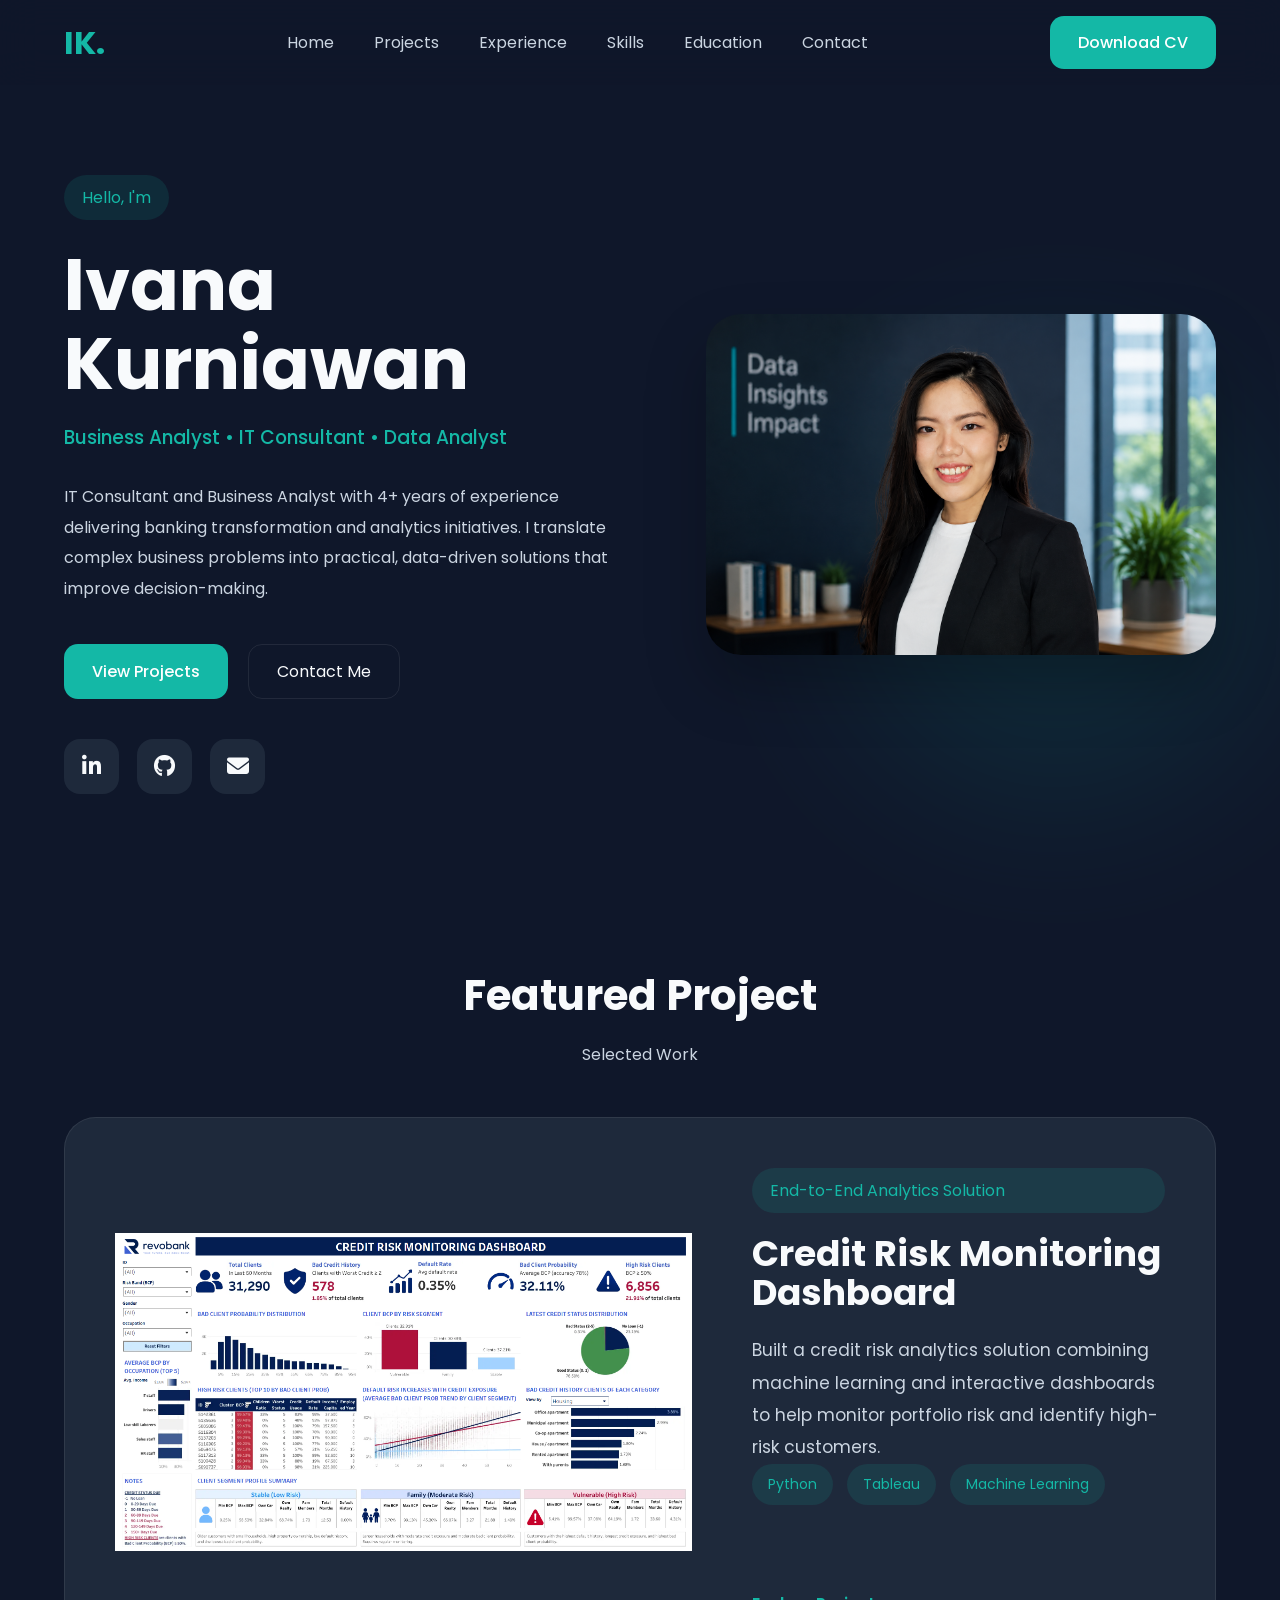
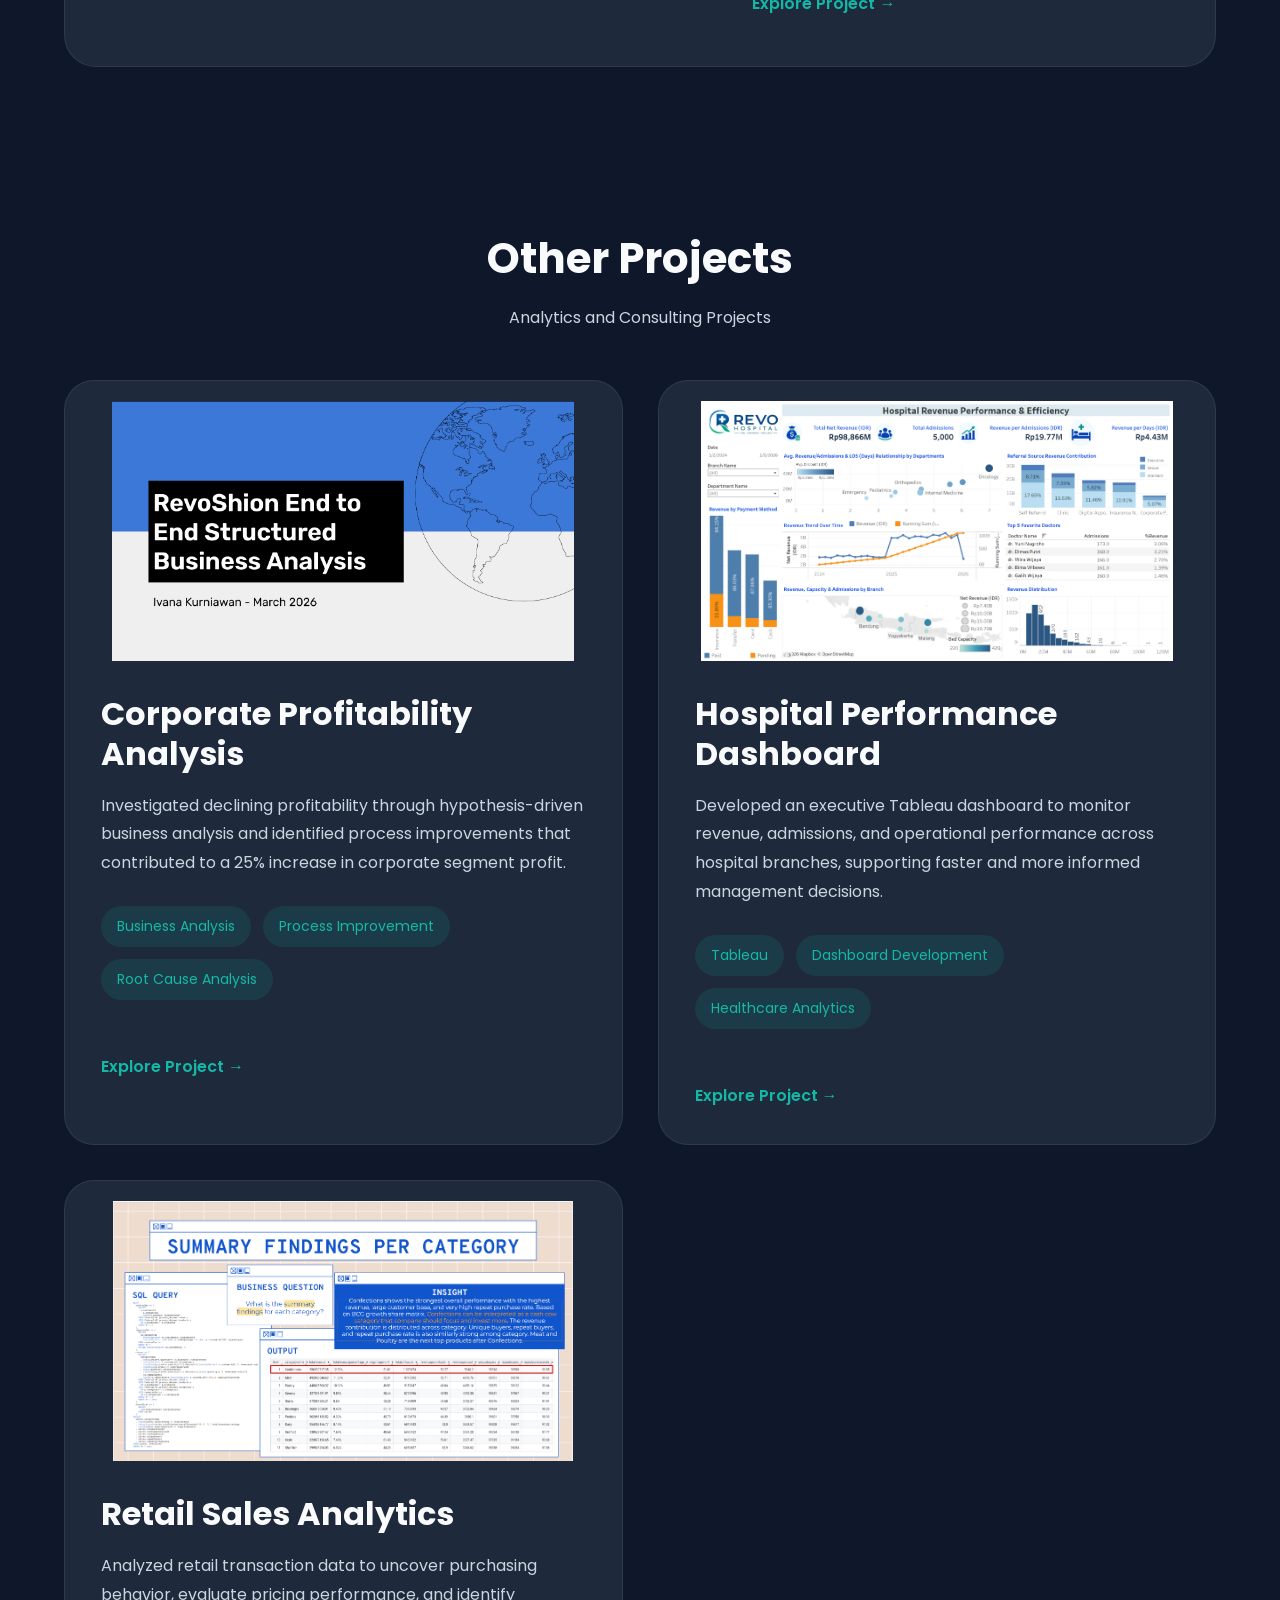
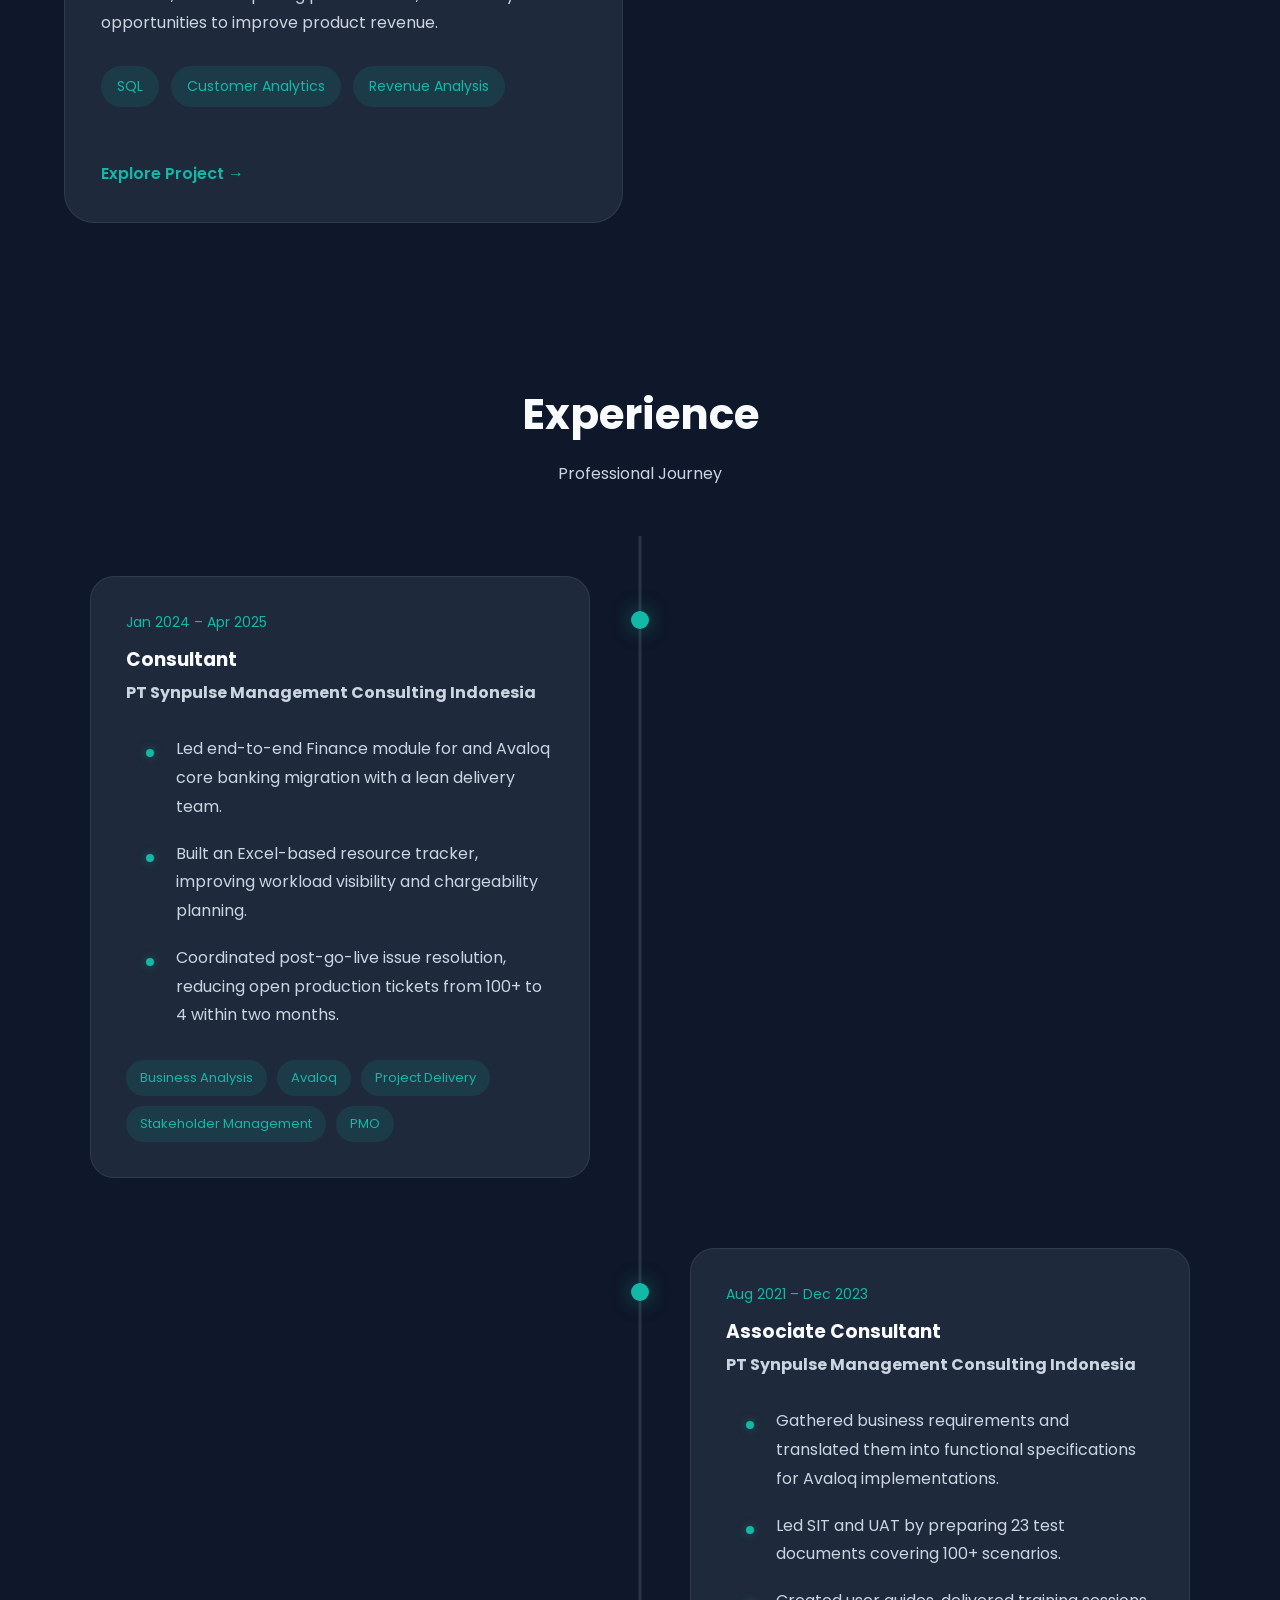
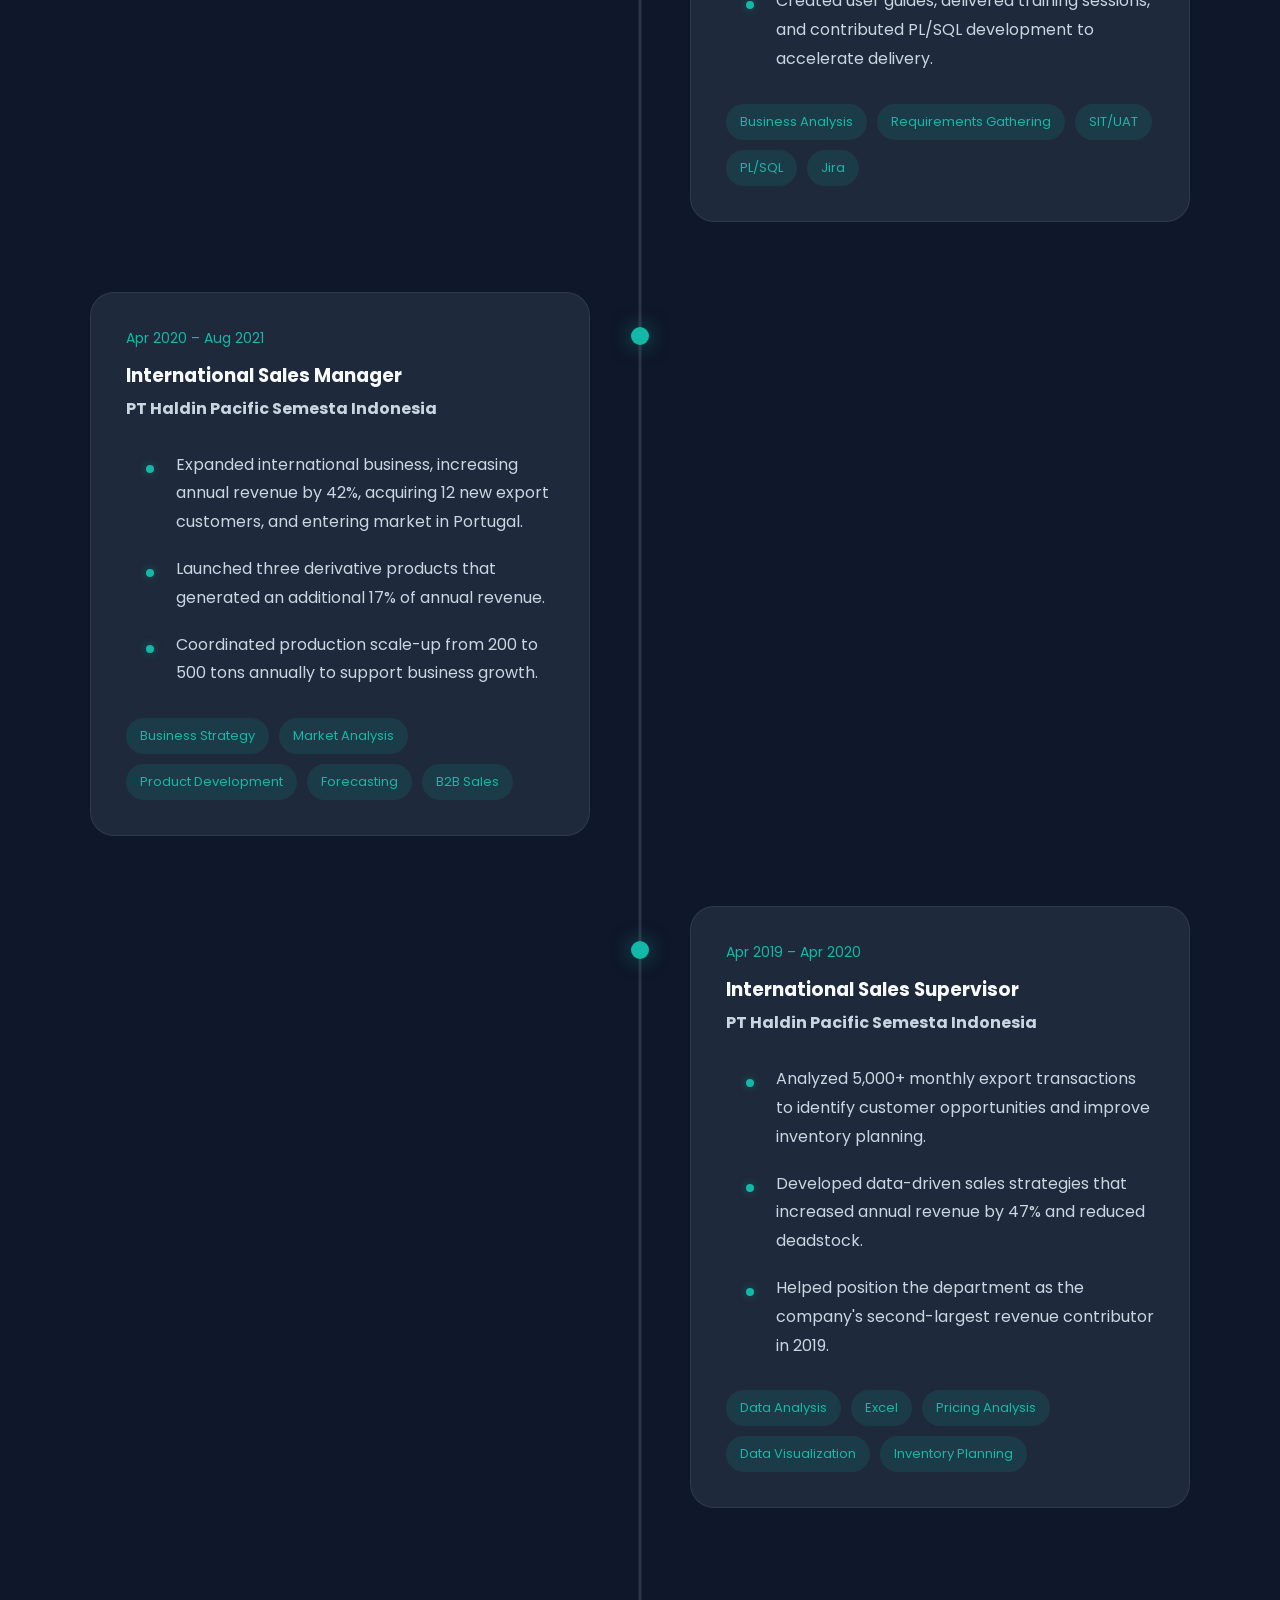
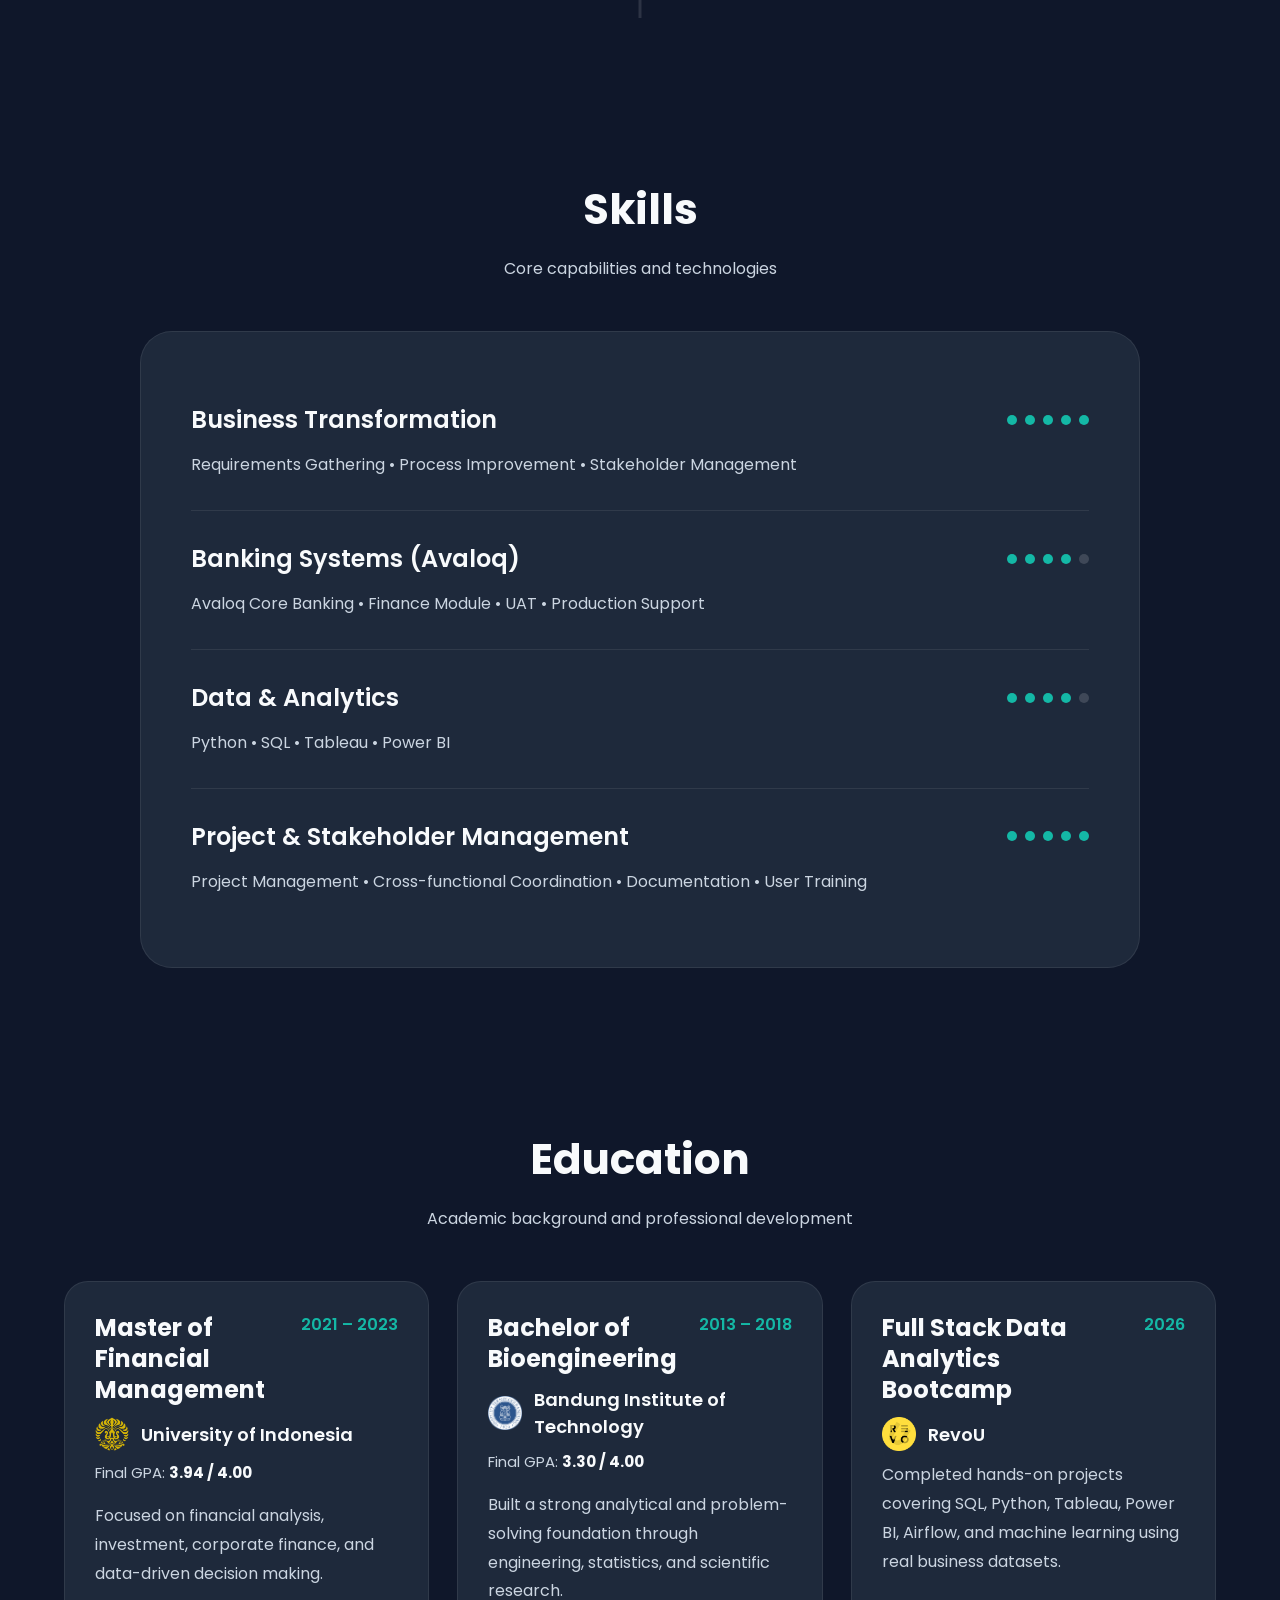
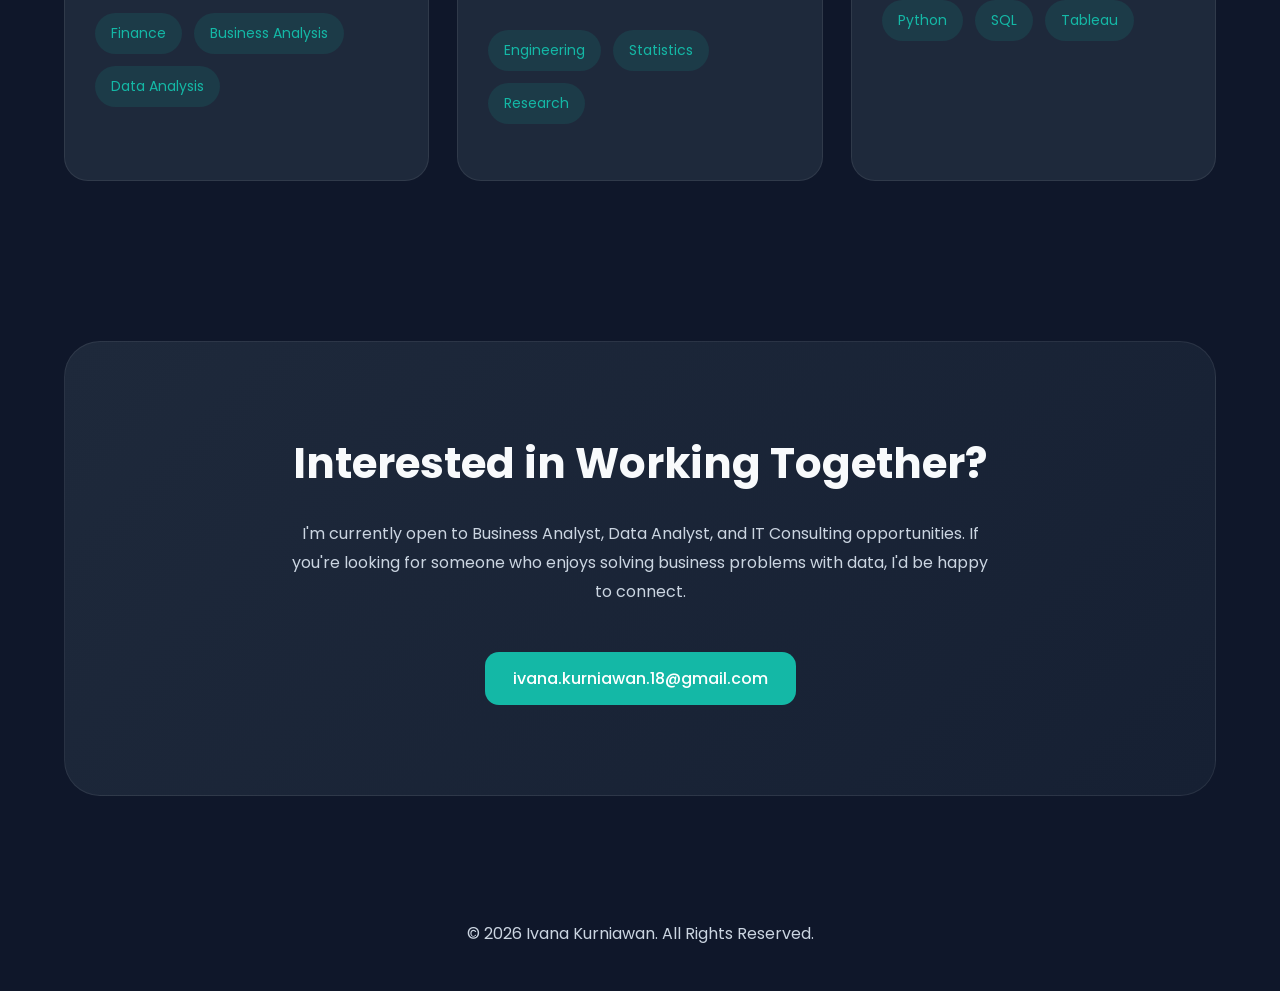
==== index.html @ a760d8ab "All Project Pages Refine" ====
<!DOCTYPE html>
<html lang="en">

<head>
  <meta charset="UTF-8">
  <meta name="viewport" content="width=device-width, initial-scale=1.0">

  <meta name="robots" content="noimageindex, noindex, nofollow">

  <title>
    Ivana Kurniawan | Portfolio
  </title>

  <link rel="preconnect" href="https://fonts.googleapis.com">

  <link rel="preconnect" href="https://fonts.gstatic.com" crossorigin>

  <link href="https://fonts.googleapis.com/css2?family=Poppins:wght@300;400;500;600;700&display=swap" rel="stylesheet">

  <link rel="stylesheet" href="https://cdnjs.cloudflare.com/ajax/libs/font-awesome/6.5.2/css/all.min.css">

  <link rel="stylesheet" href="style.css">

</head>

<body>

  <!-- NAVBAR -->

  <nav>

    <div class="container nav-content">

      <a href="#home" class="logo">IK.</a>

      <ul class="nav-links">
        <li><a href="#home">Home</a></li>
        <li><a href="#featured-project">Projects</a></li>
        <li><a href="#experience">Experience</a></li>
        <li><a href="#skills">Skills</a></li>
        <li><a href="#education">Education</a></li>
        <li><a href="#contact">Contact</a></li>
      </ul>

      <a href="files/Ivana_Kurniawan_CV.pdf" class="btn-primary" target="_blank">

        Download CV

      </a>

    </div>

  </nav>

  <!-- HERO -->

  <section id="home" class="hero">

    <div class="container hero-grid">

      <div>

        <span class="hello">
          Hello, I'm
        </span>

        <h1>
          Ivana Kurniawan
        </h1>

        <h3>
          Business Analyst • IT Consultant •
          Data Analyst
        </h3>

        <p>
          IT Consultant and Business Analyst with 4+ years of experience delivering banking transformation and analytics
          initiatives. I translate complex business problems into practical, data-driven solutions that improve
          decision-making.
        </p>

        <div class="hero-buttons">

          <a href="#featured-project" class="btn-primary">
            View Projects
          </a>

          <a href="#contact" class="btn-secondary">
            Contact Me
          </a>

        </div>

        <div class="socials">

          <a href="https://www.linkedin.com/in/ivanakurniawan18/" target="_blank" rel="noopener noreferrer">
            <i class="fab fa-linkedin-in"></i>
          </a>

          <a href="https://github.com/ivanava9" target="_blank" rel="noopener noreferrer">
            <i class="fab fa-github"></i>
          </a>

          <a href="mailto:ivana.kurniawan.18@gmail.com">
            <i class="fas fa-envelope"></i>
          </a>

        </div>

      </div>

      <div class="hero-image">
        <div class="blob"></div>
        <img src="assets/ivana-photo.png" alt="Ivana Kurniawan" draggable="false" oncontextmenu="return false;">
      </div>

    </div>

  </section>

  <!-- FEATURED PROJECT -->

  <section id="featured-project" class="section">

    <div class="container">

      <div class="section-title">
        <h2>Featured Project</h2>
        <p>Selected Work</p>
      </div>

      <a href="projects/credit-risk.html" class="featured-project-link">

        <div class="featured-project">

          <div class="featured-image">
            <img src="assets/credit-risk-dashboard.png" alt="Credit Risk Dashboard">
          </div>

          <div class="featured-content">

            <div class="featured-header">

              <span class="featured-label">
                End-to-End Analytics Solution
              </span>

              <h3>
                Credit Risk Monitoring Dashboard
              </h3>

              <p>
                Built a credit risk analytics solution combining machine learning and interactive dashboards to help
                monitor portfolio risk and identify high-risk customers.
              </p>

            </div>

            <div class="featured-footer">
              <div class="tags">
                <span>Python</span>
                <span>Tableau</span>
                <span>Machine Learning</span>
              </div>

              <div class="project-link">
                Explore Project →
              </div>

            </div>

          </div>

        </div>

      </a>

    </div>

  </section>

  <!-- PROJECTS -->

  <section id="projects" class="section">

    <div class="container">

      <div class="section-title">
        <h2>Other Projects</h2>
        <p>Analytics and Consulting Projects</p>
      </div>

      <div class="projects-grid">

        <a href="projects/corporate-profitability.html" class="project-card">

          <img src="assets/corporate-profitability.png" alt="Corporate Profitability Analysis">

          <div class="project-content">

            <h3>
              Corporate Profitability Analysis
            </h3>

            <p>
              Investigated declining profitability through hypothesis-driven business analysis and identified process
              improvements that contributed to a 25% increase in corporate segment profit.
            </p>

            <div class="tags">
              <span>Business Analysis</span>
              <span>Process Improvement</span>
              <span>Root Cause Analysis</span>
            </div>

            <div class="project-link">
              Explore Project →
            </div>

          </div>

        </a>

        <a href="projects/hospital-performance.html" class="project-card">

          <img src="assets/hospital-performance-dashboard.png">

          <div class="project-content">

            <h3>
              Hospital Performance Dashboard
            </h3>

            <p>
              Developed an executive Tableau dashboard to monitor revenue, admissions, and operational performance
              across hospital branches, supporting faster and more informed management decisions.

            </p>

            <div class="tags">
              <span>Tableau</span>
              <span>Dashboard Development</span>
              <span>Healthcare Analytics</span>
            </div>

            <div class="project-link">
              Explore Project →
            </div>

          </div>

        </a>

        <a href="projects/retail-analysis.html" class="project-card">

          <img src="assets/retail-analysis-category.png">

          <div class="project-content">

            <h3>
              Retail Sales Analytics
            </h3>

            <p>
              Analyzed retail transaction data to uncover purchasing behavior, evaluate pricing performance, and
              identify opportunities to improve product revenue.
            </p>

            <div class="tags">
              <span>SQL</span>
              <span>Customer Analytics</span>
              <span>Revenue Analysis</span>
            </div>

            <div class="project-link">
              Explore Project →
            </div>

          </div>

        </a>

      </div>

    </div>

  </section>

  <!-- EXPERIENCE -->

  <section id="experience" class="section">

    <div class="reveal">

      <div class="section-title">

        <h2>
          Experience
        </h2>

        <p>
          Professional Journey
        </p>

      </div>

      <div class="timeline">

        <div class="timeline-item left">
          <div class="timeline-dot"></div>

          <div class="timeline-card">

            <div class="timeline-date">
              Jan 2024 – Apr 2025
            </div>

            <h3>Consultant</h3>

            <h4>
              PT Synpulse Management Consulting Indonesia
            </h4>

            <ul class="exp-list">
              <li>
                Led end-to-end Finance module for and Avaloq core banking migration with a lean delivery team.
              </li>

              <li>
                Built an Excel-based resource tracker, improving workload visibility and chargeability planning.
              </li>

              <li>
                Coordinated post-go-live issue resolution, reducing open production tickets from 100+ to 4 within two
                months.
              </li>
            </ul>

            <div class="exp-tags">
              <span>Business Analysis</span>
              <span>Avaloq</span>
              <span>Project Delivery</span>
              <span>Stakeholder Management</span>
              <span>PMO</span>
            </div>

          </div>
        </div>

        <div class="timeline-item right">
          <div class="timeline-dot"></div>

          <div class="timeline-card">

            <div class="timeline-date">
              Aug 2021 – Dec 2023
            </div>

            <h3>Associate Consultant</h3>

            <h4>
              PT Synpulse Management Consulting Indonesia
            </h4>

            <ul class="exp-list">
              <li>
                Gathered business requirements and translated them into functional specifications for Avaloq
                implementations.
              </li>

              <li>
                Led SIT and UAT by preparing 23 test documents covering 100+ scenarios.
              </li>

              <li>
                Created user guides, delivered training sessions, and contributed PL/SQL development to accelerate
                delivery.
              </li>
            </ul>

            <div class="exp-tags">
              <span>Business Analysis</span>
              <span>Requirements Gathering</span>
              <span>SIT/UAT</span>
              <span>PL/SQL</span>
              <span>Jira</span>
            </div>

          </div>
        </div>

        <div class="timeline-item left">
          <div class="timeline-dot"></div>

          <div class="timeline-card">

            <div class="timeline-date">
              Apr 2020 – Aug 2021
            </div>

            <h3>International Sales Manager</h3>

            <h4>
              PT Haldin Pacific Semesta Indonesia
            </h4>

            <ul class="exp-list">
              <li>
                Expanded international business, increasing annual revenue by 42%, acquiring 12 new export customers,
                and entering market in Portugal.
              </li>

              <li>
                Launched three derivative products that generated an additional 17% of annual revenue.
              </li>

              <li>
                Coordinated production scale-up from 200 to 500 tons annually to support business growth.
              </li>
            </ul>

            <div class="exp-tags">
              <span>Business Strategy</span>
              <span>Market Analysis</span>
              <span>Product Development</span>
              <span>Forecasting</span>
              <span>B2B Sales</span>
            </div>

          </div>
        </div>

        <div class="timeline-item right">
          <div class="timeline-dot"></div>

          <div class="timeline-card">

            <div class="timeline-date">
              Apr 2019 – Apr 2020
            </div>

            <h3>International Sales Supervisor</h3>

            <h4>
              PT Haldin Pacific Semesta Indonesia
            </h4>

            <ul class="exp-list">
              <li>
                Analyzed 5,000+ monthly export transactions to identify customer opportunities and improve inventory
                planning.
              </li>

              <li>
                Developed data-driven sales strategies that increased annual revenue by 47% and reduced deadstock.
              </li>

              <li>
                Helped position the department as the company's second-largest revenue contributor in 2019.
              </li>
            </ul>

            <div class="exp-tags">
              <span>Data Analysis</span>
              <span>Excel</span>
              <span>Pricing Analysis</span>
              <span>Data Visualization</span>
              <span>Inventory Planning</span>
            </div>

          </div>

        </div>

      </div>

  </section>

  <!-- SKILLS -->

  <section id="skills" class="section">

    <div class="section-title">
      <h2>Skills</h2>
      <p>Core capabilities and technologies</p>
    </div>

    <div class="skills-panel">

      <div class="skill-group">

        <div class="skill-header">
          <h3>Business Transformation</h3>
          <div class="skill-level">
            <span class="active"></span>
            <span class="active"></span>
            <span class="active"></span>
            <span class="active"></span>
            <span class="active"></span>
          </div>
        </div>

        <p>
          Requirements Gathering • Process Improvement • Stakeholder Management
        </p>

      </div>

      <div class="skill-group">

        <div class="skill-header">
          <h3>Banking Systems (Avaloq)</h3>
          <div class="skill-level">
            <span class="active"></span>
            <span class="active"></span>
            <span class="active"></span>
            <span class="active"></span>
            <span></span>
          </div>
        </div>

        <p>
          Avaloq Core Banking • Finance Module • UAT • Production Support
        </p>

      </div>

      <div class="skill-group">

        <div class="skill-header">
          <h3>Data & Analytics</h3>
          <div class="skill-level">
            <span class="active"></span>
            <span class="active"></span>
            <span class="active"></span>
            <span class="active"></span>
            <span></span>
          </div>
        </div>

        <p>
          Python • SQL • Tableau • Power BI
        </p>

      </div>

      <div class="skill-group">

        <div class="skill-header">
          <h3>Project & Stakeholder Management</h3>
          <div class="skill-level">
            <span class="active"></span>
            <span class="active"></span>
            <span class="active"></span>
            <span class="active"></span>
            <span class="active"></span>
          </div>
        </div>

        <p>
          Project Management • Cross-functional Coordination • Documentation • User Training
        </p>

      </div>

    </div>

  </section>

  <!-- EDUCATION -->

  <section id="education" class="section">

    <div class="container">

      <div class="section-title">
        <h2>Education</h2>
        <p>Academic background and professional development</p>
      </div>

      <div class="education-grid">

        <!-- Master -->

        <div class="education-card">

          <div class="education-header">
            <h3>Master of Financial Management</h3>
            <span>2021 – 2023</span>
          </div>

          <div class="education-school">
            <img src="assets/logo_ui.png" alt="University of Indonesia">
            <span>University of Indonesia</span>
          </div>

          <div class="education-gpa">
            Final GPA: <strong>3.94 / 4.00</strong>
          </div>

          <p>
            Focused on financial analysis, investment, corporate finance, and
            data-driven decision making.
          </p>

          <div class="tags">
            <span>Finance</span>
            <span>Business Analysis</span>
            <span>Data Analysis</span>
          </div>

        </div>

        <!-- Bachelor -->

        <div class="education-card">

          <div class="education-header">
            <h3>Bachelor of Bioengineering</h3>
            <span>2013 – 2018</span>
          </div>

          <div class="education-school">
            <img src="assets/logo_itb.png" alt="Bandung Institute of Technology">
            <span>Bandung Institute of Technology</span>
          </div>

          <div class="education-gpa">
            Final GPA: <strong>3.30 / 4.00</strong>
          </div>

          <p>
            Built a strong analytical and problem-solving foundation through engineering,
            statistics, and scientific research.
          </p>

          <div class="tags">
            <span>Engineering</span>
            <span>Statistics</span>
            <span>Research</span>
          </div>

        </div>

        <!-- Bootcamp -->

        <div class="education-card">

          <div class="education-header">
            <h3>Full Stack Data Analytics Bootcamp</h3>
            <span>2026</span>
          </div>

          <div class="education-school">
            <img src="assets/logo_revou.png" alt="RevoU">
            <span>RevoU</span>
          </div>

          <p>
            Completed hands-on projects covering SQL, Python, Tableau, Power BI,
            Airflow, and machine learning using real business datasets.
          </p>

          <div class="tags">
            <span>Python</span>
            <span>SQL</span>
            <span>Tableau</span>
          </div>

        </div>

      </div>

    </div>

  </section>

  <!-- CONTACT -->

  <section id="contact" class="section">

    <div class="container">

      <div class="contact-card">

        <h2>
          Interested in Working Together?
        </h2>

        <p>
          I'm currently open to Business Analyst, Data Analyst, and IT Consulting opportunities. If you're looking for
          someone who enjoys solving business problems with data, I'd be happy to connect.
        </p>

        <a href="mailto:ivana.kurniawan.18@gmail.com" class="btn-primary">

          ivana.kurniawan.18@gmail.com

        </a>

      </div>

    </div>

  </section>

  <footer>

    © 2026 Ivana Kurniawan.
    All Rights Reserved.

  </footer>

  <script src="script.js"></script>

</body>

</html>
---- style.css ----
:root {
  --bg: #0f172a;
  --surface: #1e293b;
  --surface-2: #162033;
  --primary: #14b8a6;
  --primary-dark: #0d9488;
  --text: #f8fafc;
  --text-secondary: #cbd5e1;
  --border: rgba(255, 255, 255, 0.08);
  --shadow: rgba(0, 0, 0, 0.25);
  --nav-height: 85px;
}

* {
  margin: 0;
  padding: 0;
  box-sizing: border-box;
}

html {
  scroll-behavior: smooth;
}

body {
  background: var(--bg);
  color: var(--text);
  font-family: "Poppins", sans-serif;
  overflow-x: hidden;
}

img {
  display: block;
  width: 100%;
}

a {
  text-decoration: none;
  color: inherit;
}

.container {
  width: 90%;
  max-width: 1280px;
  margin: auto;
}

/* ===================== NAVBAR ===================== */

nav {
  position: fixed;
  width: 100%;
  height: var(--nav-height);
  z-index: 999;
  background: rgba(15, 23, 42, 0.8);
  backdrop-filter: blur(20px);
  transition: 0.3s;
}

nav.scrolled {
  border-bottom: 1px solid var(--border);
}

.nav-content {
  height: 100%;
  display: flex;
  align-items: center;
  justify-content: space-between;
}

.logo {
  font-size: 32px;
  font-weight: 700;
  color: var(--primary);
}

.nav-links {
  display: flex;
  gap: 40px;
  list-style: none;
  margin: 0;
  padding: 0;
}

.nav-links li {
  margin: 0;
  padding: 0;
}

.nav-links a {
  display: inline-flex;
  color: var(--text-secondary);
  transition: 0.3s;
  align-items: center;
  justify-content: center;
}

.nav-links a:hover {
  color: var(--primary);
}

.btn-primary {
  background: var(--primary);
  color: white;
  padding: 14px 28px;
  border-radius: 14px;
  font-weight: 500;
  transition: 0.3s;
  display: inline-flex;
  align-items: center;
  justify-content: center;
}

.btn-primary:hover {
  background: var(--primary-dark);
  transform: translateY(-2px);
}

.btn-secondary {
  padding: 14px 28px;
  border-radius: 14px;
  border: 1px solid var(--border);
  color: var(--text);
  transition: 0.3s;
  display: inline-flex;
  align-items: center;
  justify-content: center;
}

.btn-secondary:hover {
  background: var(--surface);
}

/* ===================== HERO ===================== */

.hero {
  min-height: auto;
  display: flex;
  align-items: center;
  padding-top: calc(var(--nav-height) + 90px);
  padding-bottom: 90px;
}

.hero-grid {
  display: grid;
  grid-template-columns: 1.1fr 1fr;
  gap: 80px;
  align-items: center;
}

.hello {
  display: inline-block;
  background: rgba(20, 184, 166, 0.12);
  color: var(--primary);
  padding: 10px 18px;
  border-radius: 50px;
  margin-bottom: 25px;
}

.hero h1 {
  font-size: 72px;
  line-height: 1.1;
  margin-bottom: 20px;
}

.hero h3 {
  color: var(--primary);
  font-weight: 500;
  margin-bottom: 30px;
}

.hero p {
  color: var(--text-secondary);
  line-height: 1.9;
  margin-bottom: 40px;
  max-width: 650px;
}

.hero-buttons {
  display: flex;
  gap: 20px;
}

.socials {
  display: flex;
  gap: 18px;
  margin-top: 40px;
}

.socials a {
  width: 55px;
  height: 55px;
  background: var(--surface);
  border-radius: 16px;
  display: flex;
  justify-content: center;
  align-items: center;
  font-size: 22px;
  transition: 0.3s;
}

.socials a:hover {
  background: var(--primary);
  transform: translateY(-4px);
}

/* ===================== HERO IMAGE ===================== */

.hero-image {
  position: relative;
}

.hero-image img {
  border-radius: 35px;
  position: relative;
  z-index: 2;
  box-shadow: 0 30px 60px var(--shadow);
  user-select: none;
  -webkit-user-drag: none;
  pointer-events: none;
}

.blob {
  width: 420px;
  height: 420px;
  border-radius: 50%;
  background: var(--primary);
  position: absolute;
  top: 60px;
  right: -50px;
  opacity: 0.12;
  filter: blur(90px);
}

/* ===================== SECTION ===================== */

.section {
  padding: 80px 0;
}

.section-title {
  text-align: center;
  margin-bottom: 50px;
}

.section-title h2 {
  font-size: 42px;
  margin-bottom: 15px;
}

.section-title p {
  color: var(--text-secondary);
}

/* ===================== FEATURED PROJECT ===================== */
.featured-project {
  display: grid;
  grid-template-columns: 1.4fr 1fr;
  gap: 60px;
  align-items: stretch;

  background: var(--surface);
  border: 1px solid var(--border);
  border-radius: 32px;
  padding: 50px;
  transition: all 0.35s ease;
}

.featured-image {
  height: 100%;
  display: flex;
  overflow: hidden;
  border-radius: 24px;
}

.featured-image img {
  width: 100%;
  height: 100%;
  object-fit: contain;
  border-radius: 24px;
  align-self: stretch;
}

.featured-label {
  display: inline-block;

  background: rgba(20, 184, 166, 0.12);
  color: var(--primary);

  padding: 10px 18px;
  border-radius: 50px;
}

.featured-content {
  display: flex;
  flex-direction: column;
  justify-content: space-between;
  align-items: flex-start;
  height: 100%;
}

.featured-header {
  display: flex;
  flex-direction: column;
  gap: 22px;
}

.featured-content h3 {
  font-size: clamp(28px, 2.8vw, 40px);
  line-height: 1.08;
  margin: 0;
}

.featured-content p {
  max-width: 520px;
  color: var(--text-secondary);
  line-height: 1.9;
  font-size: 17px;
}

.featured-content .tags {
  display: flex;
  flex-wrap: wrap;
  gap: 14px;
  margin-top: 0;
}

.featured-footer {
  display: flex;
  flex-direction: column;
  gap: 32px;
  align-items: flex-start;
}

.featured-project-link {
  display: block;
  color: inherit;
}

.featured-project-link:hover .featured-project {
  transform: translateY(-10px);
  border-color: rgba(20, 184, 166, 0.45);

  box-shadow:
    0 20px 45px rgba(0, 0, 0, 0.3),
    0 0 30px rgba(20, 184, 166, 0.08);
}

.featured-project-link:hover .project-link {
  transform: translateX(8px);
}

/* ===================== PROJECTS ===================== */
.projects-grid {
  display: grid;
  grid-template-columns: repeat(2, 1fr);
  gap: 35px;
}

.project-card {
  height: 100%;
  display: flex;
  flex-direction: column;
  background: var(--surface);
  border: 1px solid var(--border);
  border-radius: 30px;
  overflow: hidden;
  transition: all 0.35s ease;
  cursor: pointer;
  position: relative;
}

.project-card:hover {
  transform: translateY(-12px);
  border-color: rgba(20, 184, 166, 0.45);
  box-shadow:
    0 20px 45px rgba(0, 0, 0, 0.3),
    0 0 30px rgba(20, 184, 166, 0.08);
}

.project-card img {
  width: calc(100% - 40px);
  margin: 20px auto 0;
  max-height: 260px;
  object-fit: contain;
  display: block;
  border-radius: 12px;
  transition: 0.4s;
}

.project-card:hover img {
  transform: scale(1.03);
}

.project-content {
  flex: 1;
  padding: 33px 36px 36px;
  display: flex;
  flex-direction: column;
}

.project-content h3 {
  font-size: 32px;
  margin: 0 0 18px;
  line-height: 1.25;
}

.project-content p {
  color: var(--text-secondary);
  line-height: 1.8;
  margin: 0;
  margin-bottom: 28px
}

.project-link {
  margin-top: 28px;
  color: var(--primary);
  font-weight: 600;
  transition: 0.3s;
}

.project-card:hover .project-link {
  transform: translateX(8px);
}

.tags {
  display: flex;
  gap: 12px;
  flex-wrap: wrap;
  margin-bottom: 26px;
}

.tags span {
  background: rgba(20, 184, 166, 0.12);
  color: var(--primary);
  padding: 10px 16px;
  border-radius: 50px;
  font-size: 14px;
}

/* ===================== PROJECT DETAIL PAGE ===================== */

.project-detail {
  padding-top: calc(var(--nav-height) + 80px);
  padding-bottom: 100px;
}

.back-link {
  display: inline-flex;
  align-items: center;
  gap: 10px;

  color: var(--primary);
  margin-bottom: 40px;
  transition: 0.3s;
}

.back-link:hover {
  transform: translateX(-6px);
}

.project-hero-image img {
  width: 100%;
  border-radius: 24px;
  border: 1px solid var(--border);
  display: block;
}

.visual-card img {
  width: 100%;
  display: block;
  border-radius: 0;
}

.project-title {
  font-size: clamp(34px, 4vw, 48px);
  line-height: 1.15;
  margin: 30px 0 40px;
  max-width: 900px;
}

.project-detail p {
  color: var(--text-secondary);
  max-width: 900px;
  line-height: 1.9;
}

.star-card {
  margin-top: 60px;

  background: var(--surface);
  border: 1px solid var(--border);
  border-radius: 30px;
  padding: 45px;

  display: flex;
  flex-direction: column;
  gap: 25px;
}

.star-item {
  padding: 30px;
  background: rgba(255, 255, 255, 0.03);
  border: 1px solid var(--border);
  border-radius: 22px;
}

.star-item h4 {
  color: var(--primary);
  margin-bottom: 16px;
}

.star-item p {
  color: var(--text-secondary);
  margin: 0;
}

.project-summary {
  margin-bottom: 50px;
}

.hero-actions {
  display: flex;
  align-items: center;
  gap: 44px;
  flex-wrap: wrap;
  margin-bottom: 14px;
}

.hero-actions .hero-link {
  display: inline-flex;
  align-items: center;

  color: var(--primary);
  text-decoration: none;
  font-weight: 600;
  font-size: 17px;

  transition: color .25s ease,
    transform .25s ease;
}

.hero-actions .hero-link:hover {
  color: #2dd4bf;
  transform: translateX(6px);
}

.project-hero {
  display: grid;
  grid-template-columns: 1.15fr 1fr;
  gap: 50px;
  align-items: center;
  margin-bottom: 70px;
}

.hero-content {
  display: flex;
  flex-direction: column;
  gap: 22px;
}

.hero-tags {
  display: flex;
  flex-wrap: wrap;
  gap: 12px;
}

.hero-tags span {
  background: rgba(20, 184, 166, .12);
  color: var(--primary);
  padding: 10px 18px;
  border-radius: 50px;
  font-size: 14px;
  font-weight: 500;
}

.detail-section {
  margin-top: 70px;
}

.detail-section h2 {
  font-size: 34px;
  margin-bottom: 35px;
}

.detail-section:last-child {
  padding-bottom: 40px;
  border-bottom: 1px solid var(--border);
}

.overview-grid {
  display: grid;
  grid-template-columns: repeat(2, 1fr);
  gap: 30px;
}

.overview-card {
  background: var(--surface);
  border: 1px solid var(--border);
  border-radius: 28px;
  padding: 28px;
  transition: 0.3s;
}

.overview-card:hover {
  transform: translateY(-5px);
  border-color: rgba(20, 184, 166, 0.35);
}

.overview-card h3 {
  color: var(--primary);
  margin-bottom: 14px;
}

.responsibility-list {
  display: flex;
  flex-direction: column;
  gap: 20px;
}

.responsibility-item {
  background: var(--surface);
  border: 1px solid var(--border);
  border-radius: 20px;
  padding: 35px 40px;
}

.responsibility-item ul {
  margin: 0;
  padding-left: 24px;
}

.responsibility-item li {
  color: var(--text-secondary);
  line-height: 1.9;
  margin-bottom: 16px;
}

.responsibility-item li:last-child {
  margin-bottom: 0;
}

.responsibility-item li::marker {
  color: var(--primary);
}

.tools-grid {
  display: flex;
  gap: 32px;
  flex-wrap: wrap;
}

.tool-item {
  display: flex;
  flex-direction: column;
  align-items: center;
  gap: 10px;
}

.tool-item img {
  width: 52px;
  height: 52px;
  object-fit: contain;
}

.tool-item span {
  color: var(--text-secondary);
  font-size: 14px;
}

/* === PROJECT GALLERY === */

.visual-grid {
  display: grid;
  grid-template-columns: repeat(2, 1fr);
  gap: 28px;
}

.visual-card {
  position: relative;
  overflow: hidden;
  border-radius: 24px;
  border: 1px solid var(--border);
  cursor: pointer;
  height: 320px;
}

.visual-card img {
  width: 100%;
  height: 100%;
  display: block;
  object-fit: cover;
  transition: 0.35s ease;
}

.visual-overlay {
  position: absolute;
  inset: 0;
  background: rgba(10, 18, 35, .78);
  display: flex;
  flex-direction: column;
  justify-content: flex-end;
  padding: 28px;
  opacity: 0;
  transition: .30s ease;
}

.visual-overlay h3 {
  color: white;
  margin-bottom: 12px;
  font-size: 24px;
}

.visual-overlay p {
  color: #d7dce5;
  line-height: 1.7;
  margin: 0;
}

.visual-card:hover img {
  transform: scale(1.04);
}

.visual-card:hover .visual-overlay {
  opacity: 1;
}

/* ===================== EXPERIENCE ===================== */

.timeline {
  position: relative;
  max-width: 1100px;
  margin: auto;
  padding: 40px 0;
}

.timeline::before {
  content: "";
  position: absolute;
  left: 50%;
  top: 0;
  width: 3px;
  height: 100%;
  background: rgba(255, 255, 255, 0.12);
  transform: translateX(-50%);
}

.timeline-item {
  position: relative;
  width: 50%;
  margin-bottom: 70px;
}

.timeline-item.left {
  left: 0;
  padding-right: 50px;
}

.timeline-item.right {
  left: 50%;
  padding-left: 50px;
}

.timeline-dot {
  position: absolute;
  top: 35px;
  left: 100%;
  width: 18px;
  height: 18px;
  background: var(--primary);
  border-radius: 50%;
  transform: translateX(-50%);
  box-shadow: 0 0 20px rgba(20, 184, 166, 0.5);
}

.timeline-item.right .timeline-dot {
  left: 0;
}

.timeline-card {
  background: var(--surface);
  border: 1px solid var(--border);
  border-radius: 24px;
  padding: 35px;
  transition: 0.3s;
}

.timeline-card:hover {
  transform: translateY(-5px);
  border-color: rgba(20, 184, 166, 0.4);
}

.timeline-date {
  color: var(--primary);
  font-size: 14px;
  margin-bottom: 12px;
}

.timeline-card h3 {
  margin-bottom: 6px;
}

.timeline-card h4 {
  color: var(--text-secondary);
  margin-bottom: 20px;
}

.timeline-card ul {
  padding-left: 20px;
}

.timeline-card li {
  color: var(--text-secondary);
  margin-bottom: 12px;
}

.exp-list {
  list-style: none;
  margin: 30px 0;
  padding: 0;
}

.exp-list li {
  position: relative;
  padding-left: 30px;

  color: var(--text-secondary);
  line-height: 1.8;
  margin-bottom: 18px;
}

.exp-list li::before {
  content: "";

  position: absolute;
  left: 0;
  top: 14px;

  width: 8px;
  height: 8px;

  border-radius: 50%;
  background: var(--primary);

  box-shadow:
    0 0 10px rgba(20, 184, 166, 0.4);
}

.exp-tags {
  display: flex;
  flex-wrap: wrap;
  gap: 10px;
  margin-top: 25px;
}

.exp-tags span {
  background: rgba(20, 184, 166, 0.12);
  color: var(--primary);
  padding: 8px 14px;
  border-radius: 50px;
  font-size: 13px;
}

/* ===================== SKILLS ===================== */

.skills-panel {
  max-width: 1000px;
  margin: 0 auto;

  background: var(--surface);
  border: 1px solid var(--border);
  border-radius: 32px;
  padding: 40px 50px;
}

.skill-group {
  padding: 30px 0;
}

.skill-group:not(:last-child) {
  border-bottom: 1px solid var(--border);
}

.skill-header {
  display: flex;
  justify-content: space-between;
  align-items: center;
  gap: 20px;
  margin-bottom: 14px;
}

.skill-header h3 {
  font-size: 24px;
  font-weight: 600;
}

.skill-group p {
  color: var(--text-secondary);
  line-height: 1.8;
}

.skill-level {
  display: flex;
  gap: 8px;
}

.skill-level span {
  width: 10px;
  height: 10px;

  border-radius: 50%;
  background: rgba(255, 255, 255, 0.15);
}

.skill-level span.active {
  background: var(--primary);
}

/* ===================== EDUCATION ===================== */

.education-grid {
  display: grid;
  grid-template-columns: repeat(auto-fit, minmax(340px, 1fr));
  gap: 28px;
}

.education-card {
  background: var(--surface);
  border: 1px solid var(--border);
  border-radius: 24px;
  padding: 30px;
  transition: 0.3s;
}

.education-card:hover {
  transform: translateY(-6px);
  border-color: rgba(20, 184, 166, .35);
}

.education-card p {
  color: var(--text-secondary);
  line-height: 1.8;
  margin-bottom: 24px;
}

.education-header {
  display: flex;
  justify-content: space-between;
  align-items: flex-start;
  gap: 20px;
  margin-bottom: 12px;
}

.education-header h3 {
  font-size: 24px;
  line-height: 1.3;
}

.education-header span {
  color: var(--primary);
  font-weight: 600;
  white-space: nowrap;
}

.education-school {
  display: flex;
  align-items: center;
  gap: 12px;
  margin-bottom: 10px;
}

.education-school img {
  width: 34px;
  height: 34px;
  object-fit: contain;
  flex-shrink: 0;
}

.education-school span {
  font-size: 18px;
  font-weight: 600;
  color: var(--text);
}

.education-gpa {
  margin-bottom: 18px;
  font-size: 15px;
  color: var(--text-secondary);
}

.education-gpa strong {
  color: var(--text);
  font-weight: 700;
}

/* ===================== CONTACT ===================== */

.contact-card {
  background: linear-gradient(135deg,
      var(--surface),
      var(--surface-2));

  border: 1px solid var(--border);
  border-radius: 36px;
  padding: 90px;
  text-align: center;
}

.contact-card h2 {
  font-size: 42px;
}

.contact-card p {
  color: var(--text-secondary);
  margin: 25px auto 45px;
  max-width: 700px;
  line-height: 1.8;
}

/* ===================== FOOTER ===================== */

footer {
  text-align: center;
  padding: 45px;
  color: var(--text-secondary);
}

/* ===================== MOBILE ===================== */

@media (max-width: 1100px) {
  .hero-grid {
    grid-template-columns: 1fr;
    text-align: center;
  }

  .hero p {
    margin-left: auto;
    margin-right: auto;
  }

  .hero-buttons,
  .socials {
    justify-content: center;
  }

  .stats-grid {
    grid-template-columns: repeat(2, 1fr);
  }

  .nav-links {
    display: none;
  }

  .featured-project {
    grid-template-columns: 1fr;
  }
}

@media (max-width: 1000px) {
  .featured-project {
    grid-template-columns: 1fr;
    gap: 40px;
  }

  .featured-image {
    height: auto;
  }

  .featured-content {
    height: auto;
  }
}

@media (max-width: 900px) {
  .timeline::before {
    left: 20px;
  }

  .timeline-item,
  .timeline-item.left,
  .timeline-item.right {
    width: 100%;
    left: 0;
    padding-left: 60px;
    padding-right: 0;
  }

  .timeline-dot,
  .timeline-item.right .timeline-dot {
    left: 20px;
  }

  .overview-grid {
    grid-template-columns: 1fr;
  }

  .projects-grid {
    grid-template-columns: 1fr;
  }
}

@media (max-width: 768px) {
  .hero h1 {
    font-size: 50px;
  }

  .stats-grid {
    grid-template-columns: 1fr;
  }

  .hero-buttons {
    flex-direction: column;
  }

  .about-card,
  .contact-card {
    padding: 45px;
  }

  .section {
    padding: 90px 0;
  }

  .skills-panel {
    padding: 35px;
  }

  .skill-header {
    flex-direction: column;
    align-items: flex-start;
    gap: 15px;
  }

  .hero-buttons {
    width: 100%;
  }

  .hero-buttons a {
    width: 100%;
  }

  .next-project {
    justify-content: center;
  }

  .visual-grid {
    grid-template-columns: 1fr;
  }
}
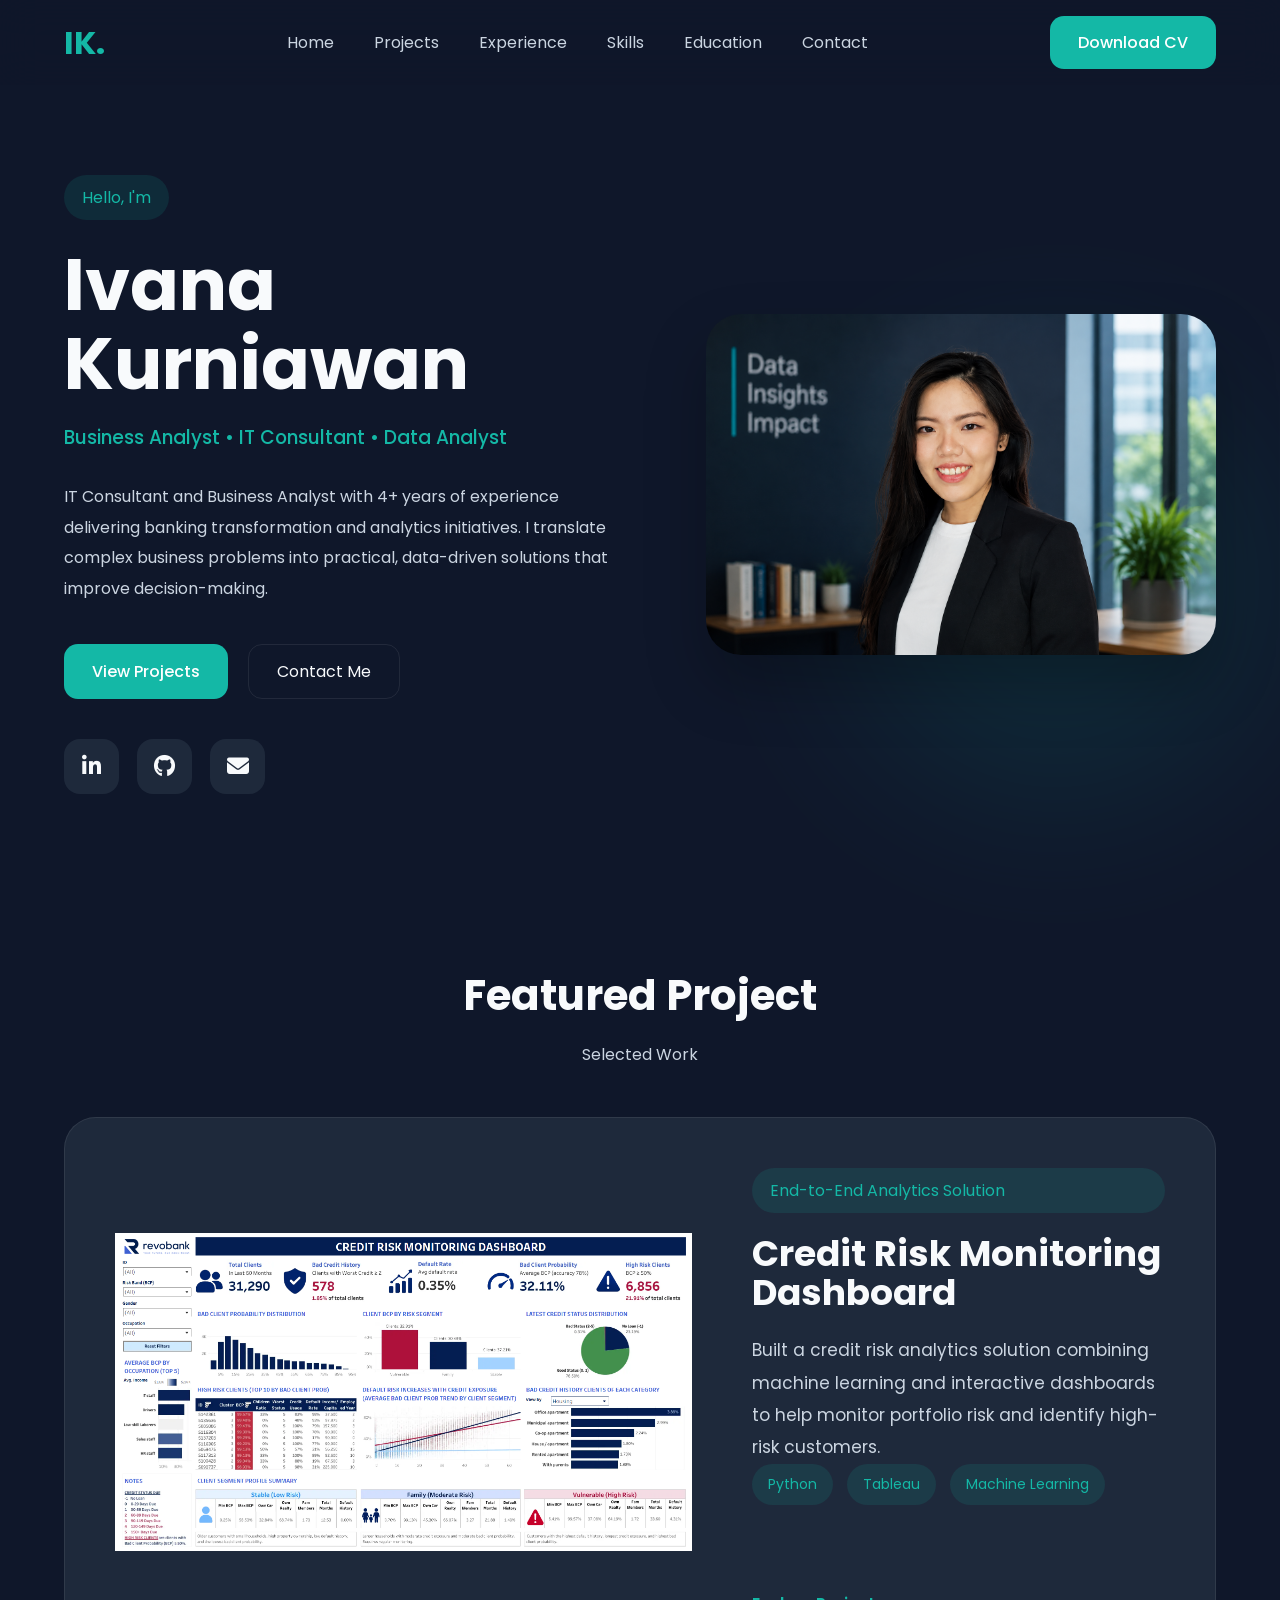
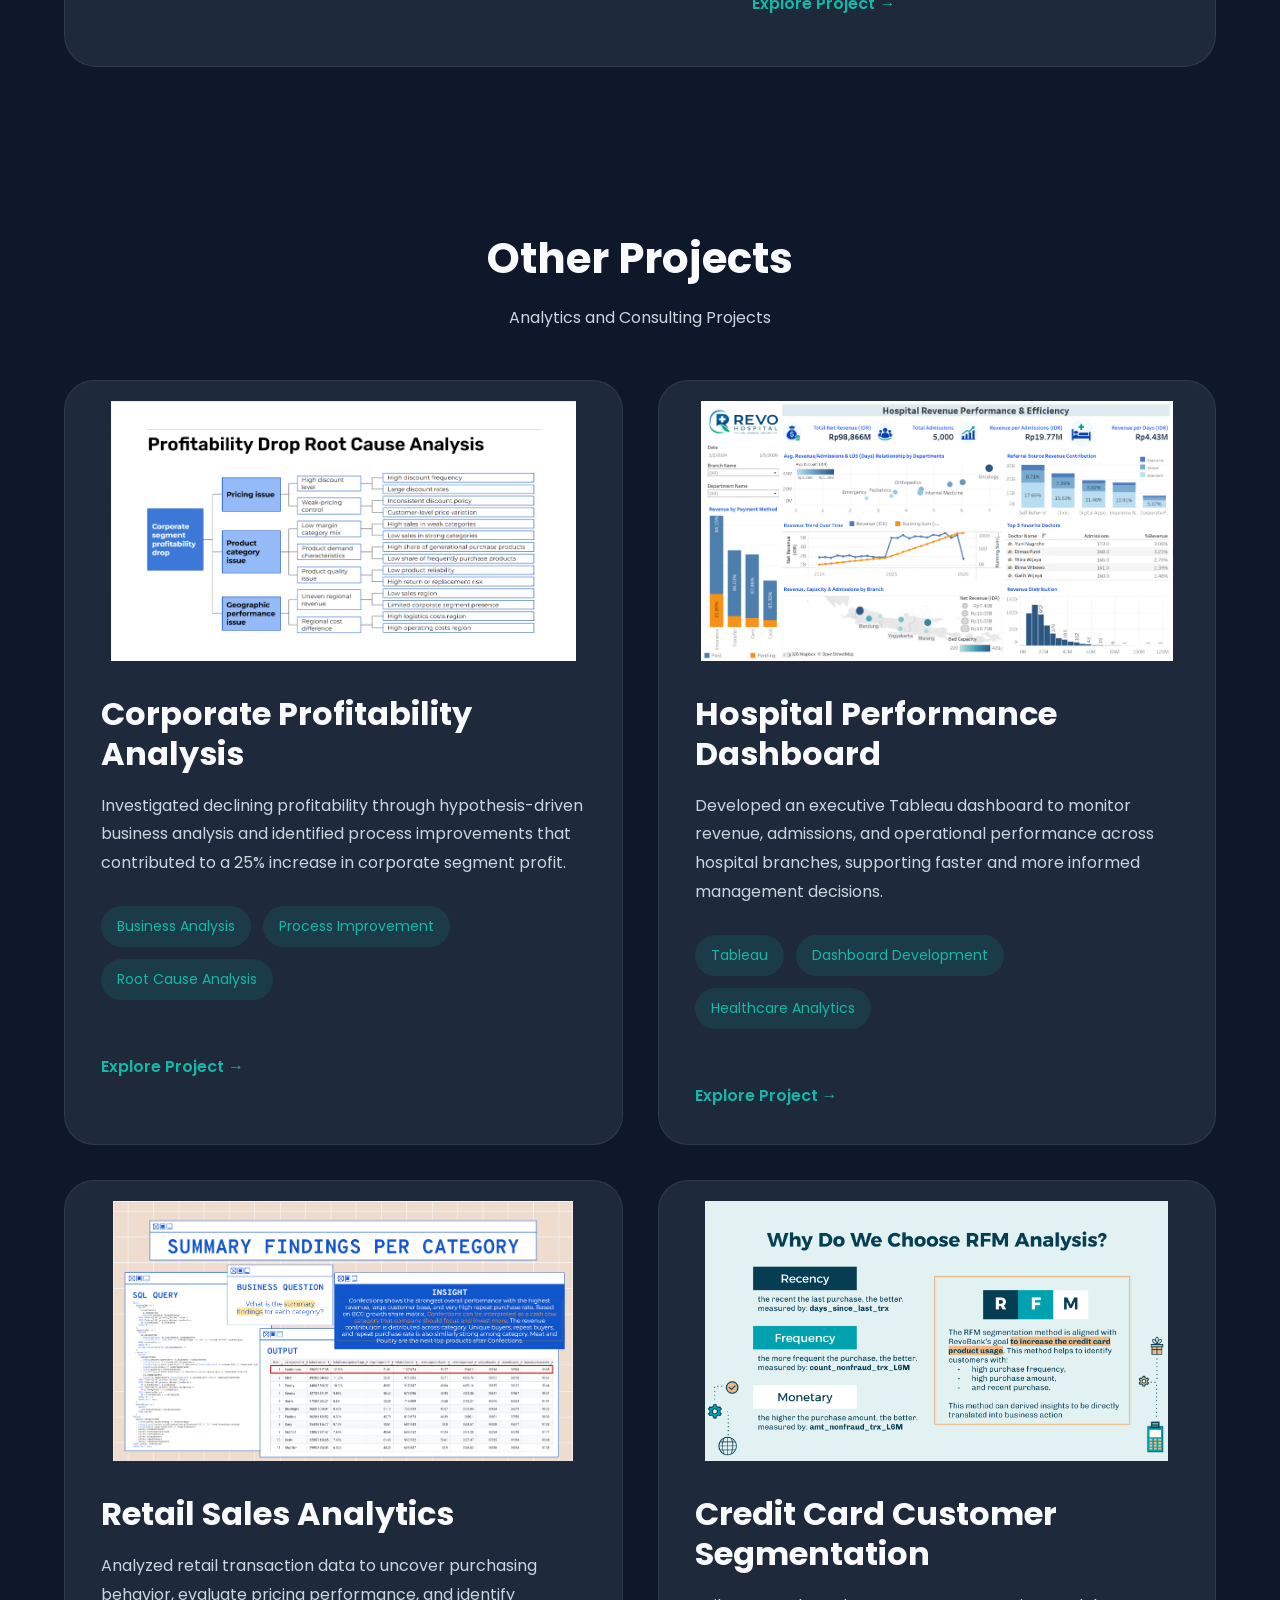
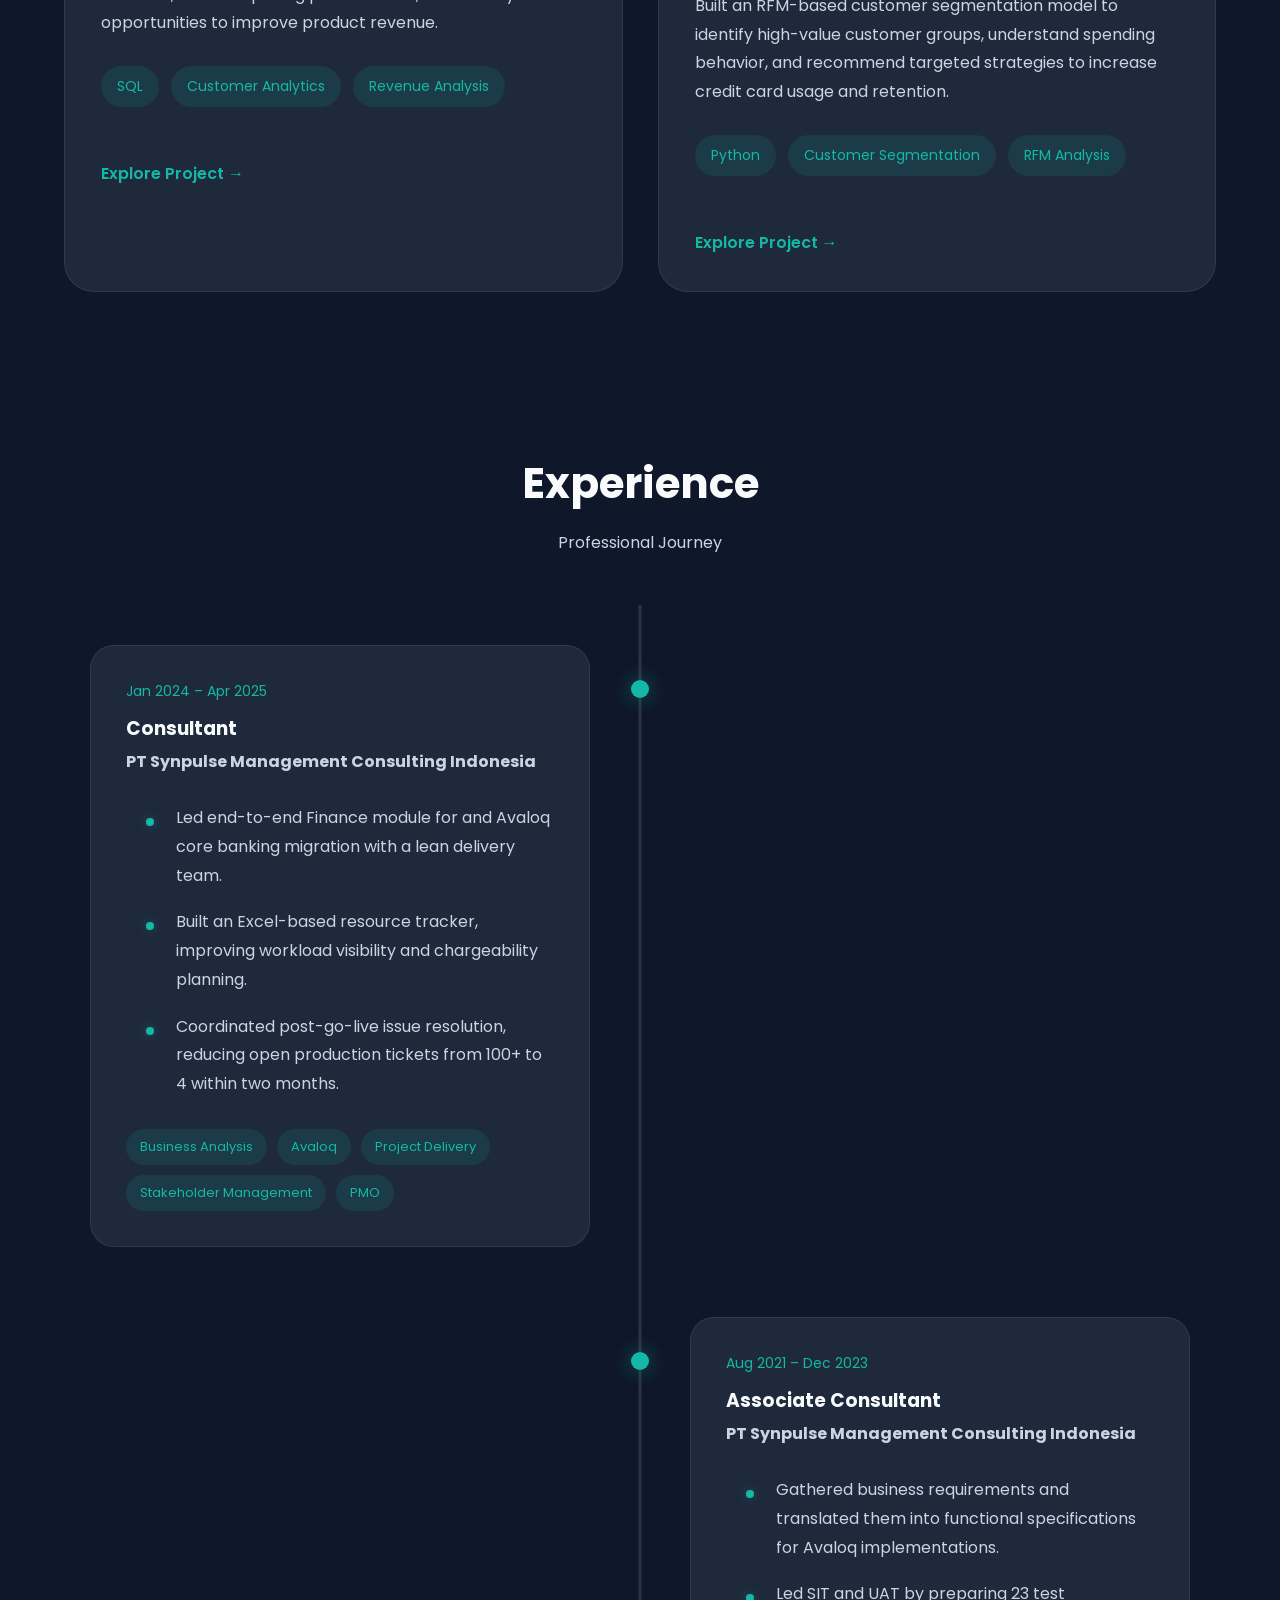
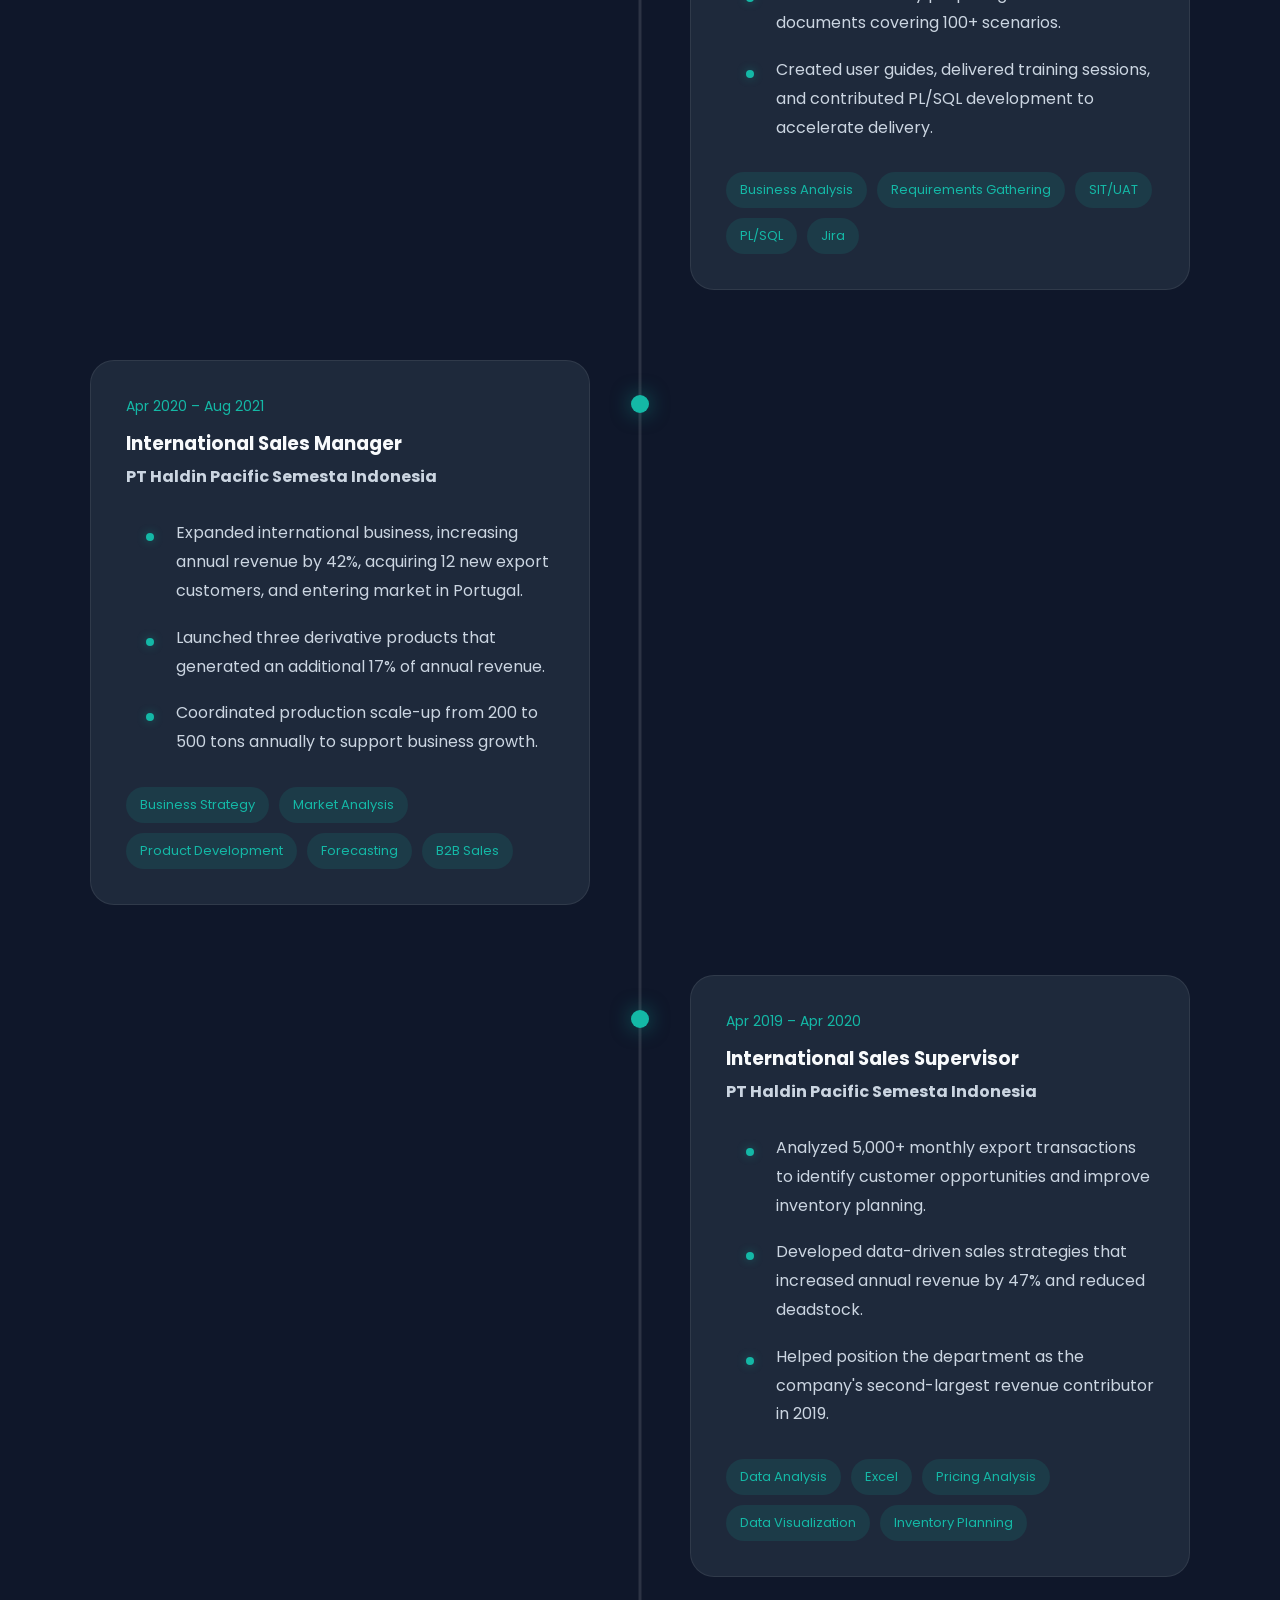
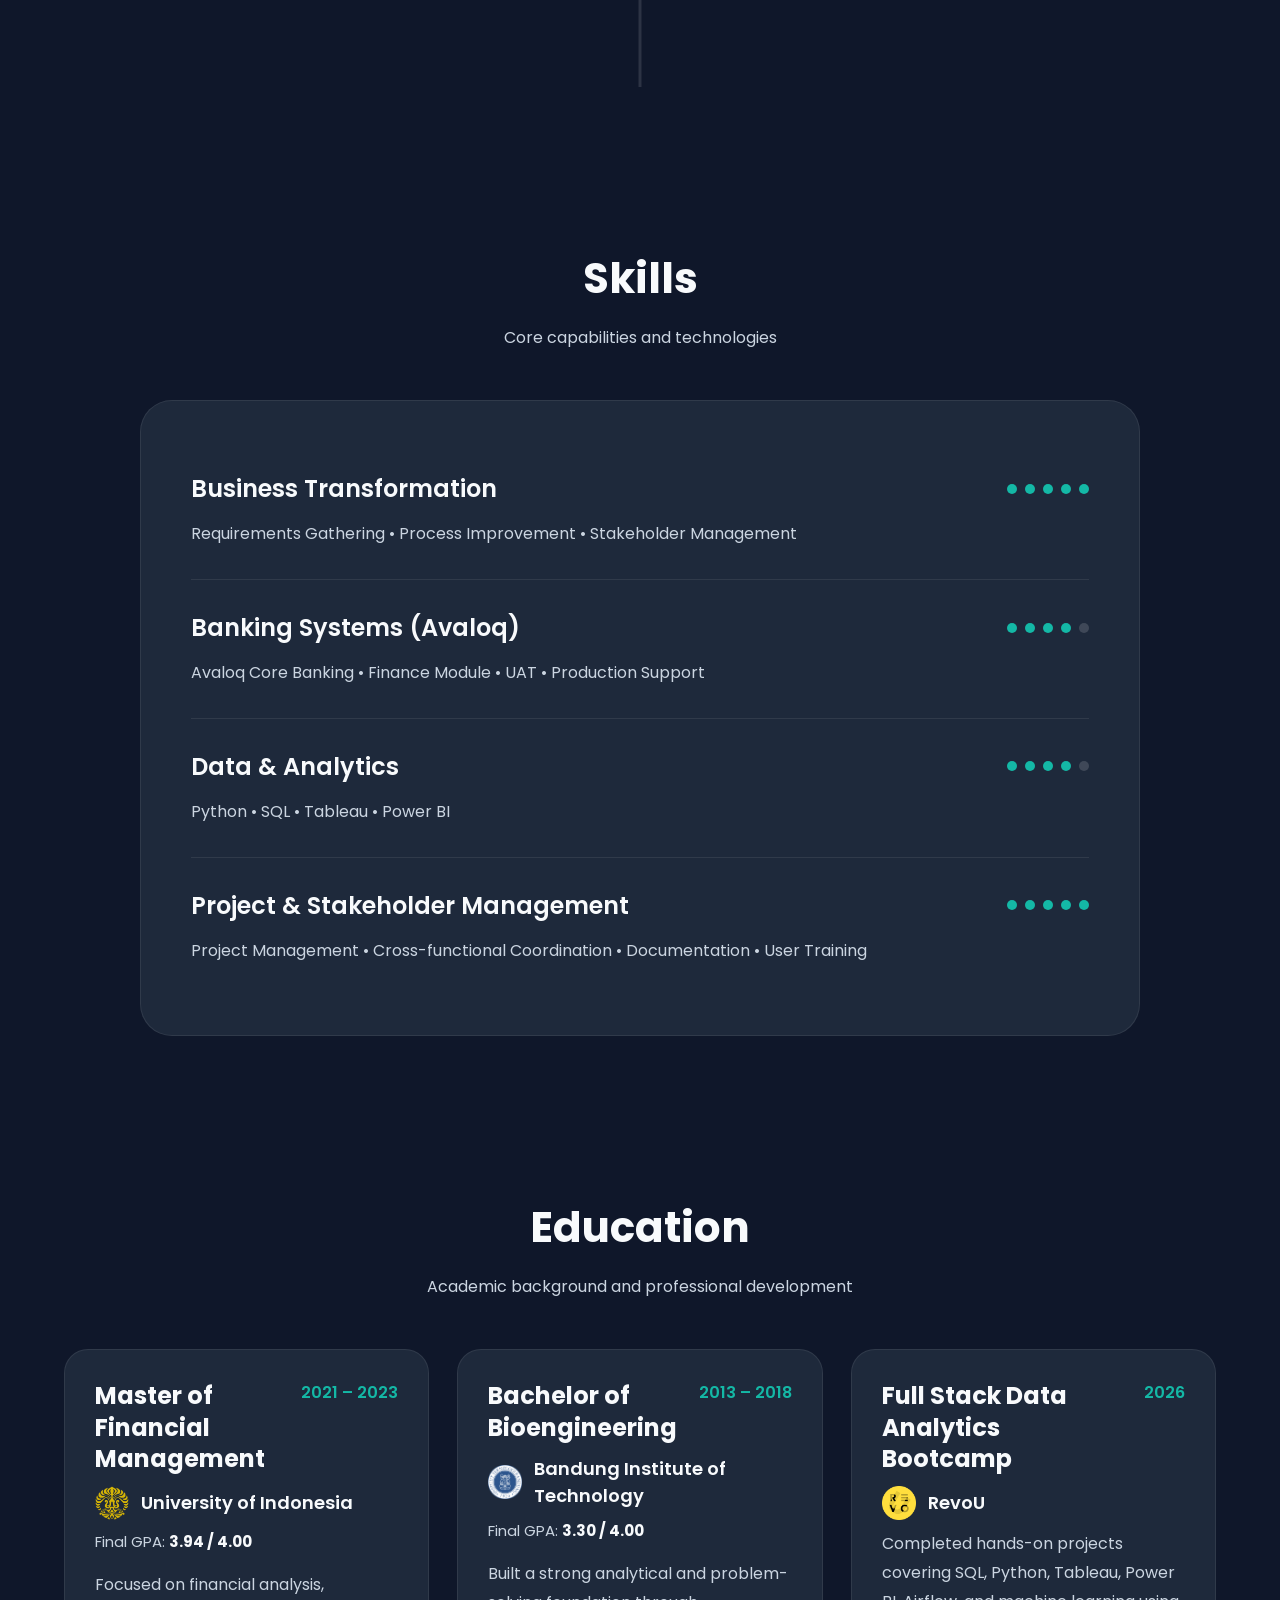
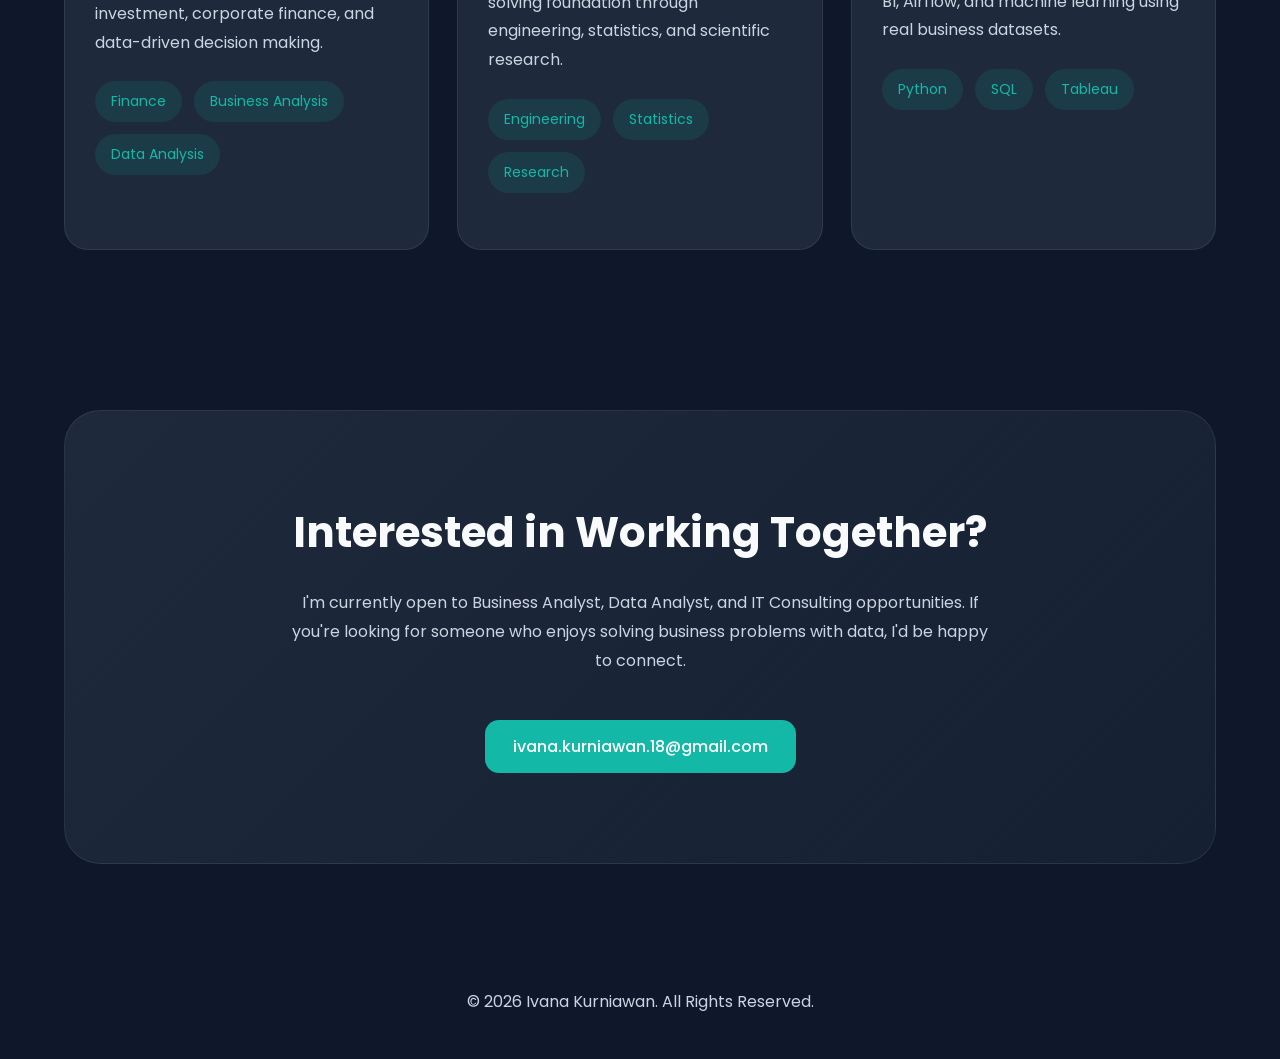
==== commit 1a05ede3: "Cust-Segmentation Portfolio Page" ====
--- a/index.html
+++ b/index.html
@@ -194,7 +194,7 @@
 
         <a href="projects/corporate-profitability.html" class="project-card">
 
-          <img src="assets/corporate-profitability.png" alt="Corporate Profitability Analysis">
+          <img src="assets/corporate-profitability-issue-tree.png" alt="Corporate Profitability Analysis">
 
           <div class="project-content">
 
@@ -270,6 +270,35 @@
               <span>SQL</span>
               <span>Customer Analytics</span>
               <span>Revenue Analysis</span>
+            </div>
+
+            <div class="project-link">
+              Explore Project →
+            </div>
+
+          </div>
+
+        </a>
+
+        <a href="projects/cust-segmentation.html" class="project-card">
+
+          <img src="assets/cust-segmentation-rfm.png">
+
+          <div class="project-content">
+
+            <h3>
+              Credit Card Customer Segmentation
+            </h3>
+
+            <p>
+              Built an RFM-based customer segmentation model to identify high-value customer groups, understand spending
+              behavior, and recommend targeted strategies to increase credit card usage and retention.
+            </p>
+
+            <div class="tags">
+              <span>Python</span>
+              <span>Customer Segmentation</span>
+              <span>RFM Analysis</span>
             </div>
 
             <div class="project-link">
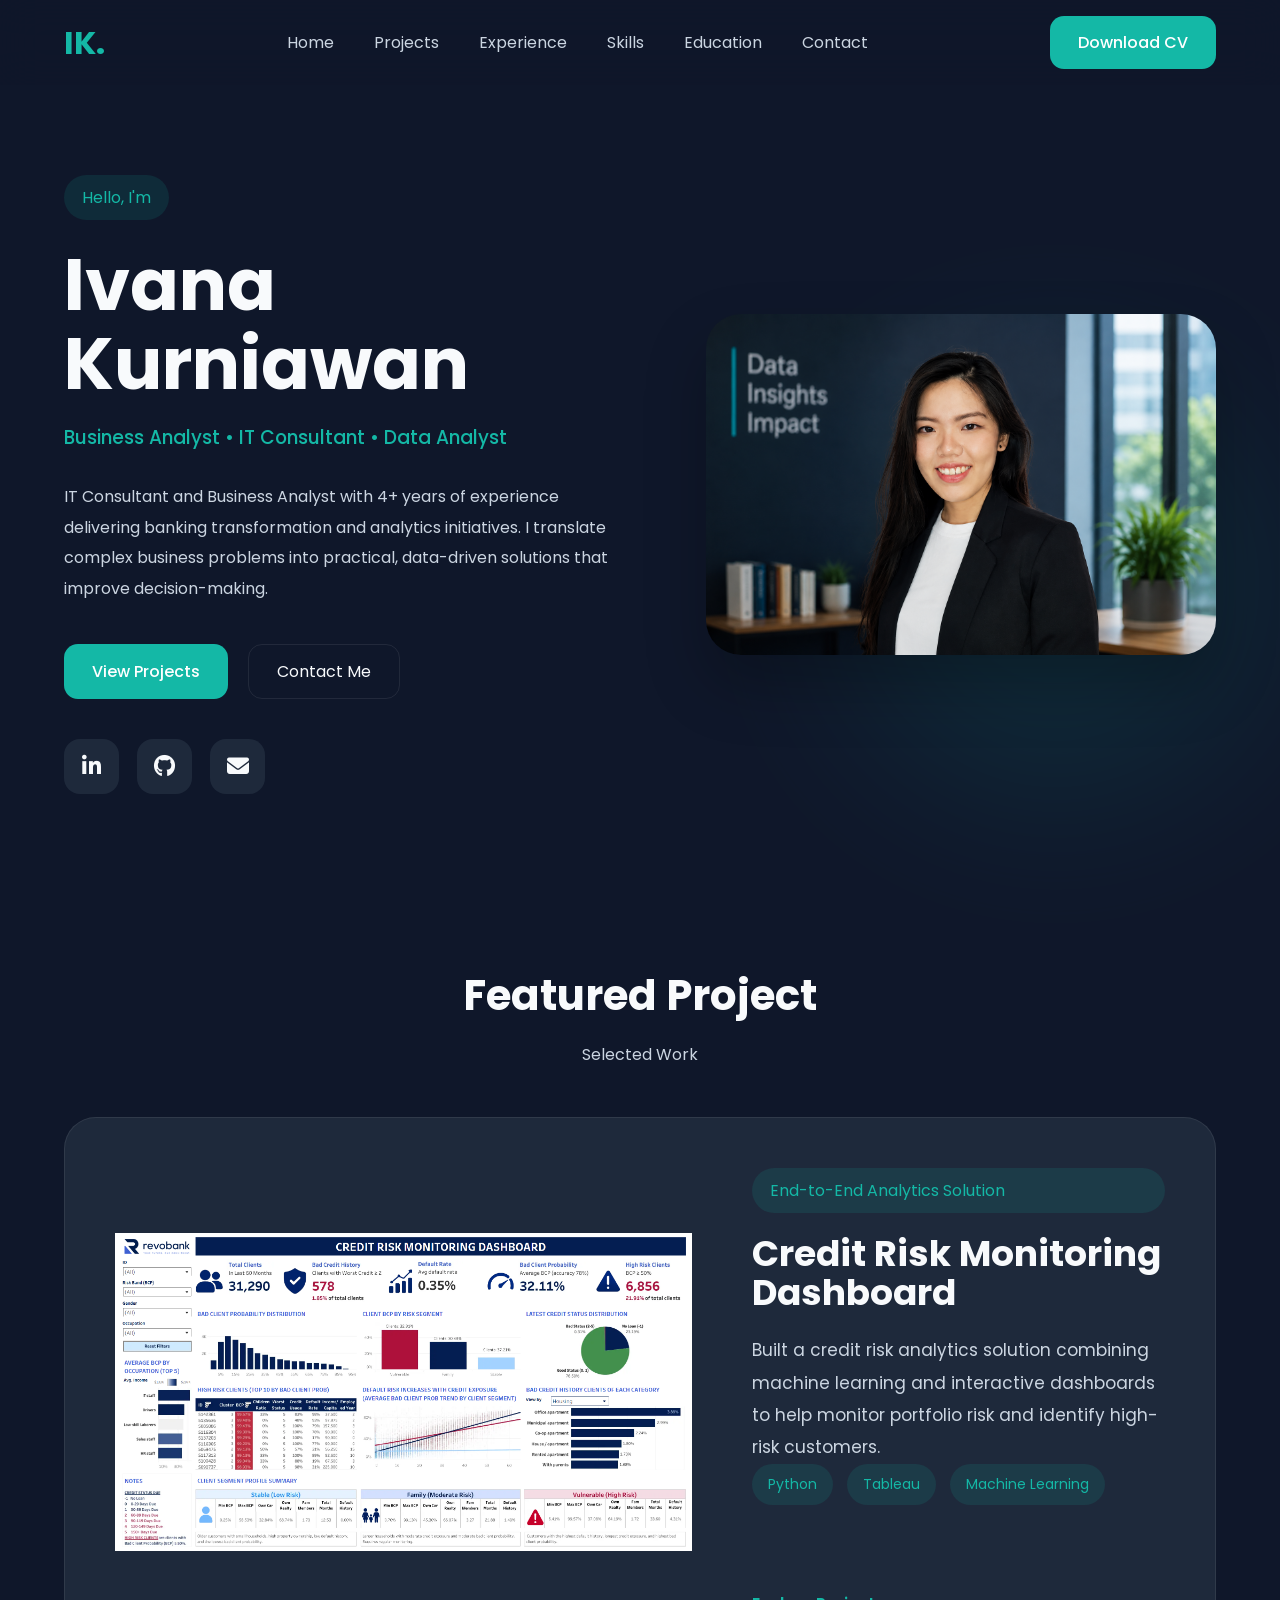
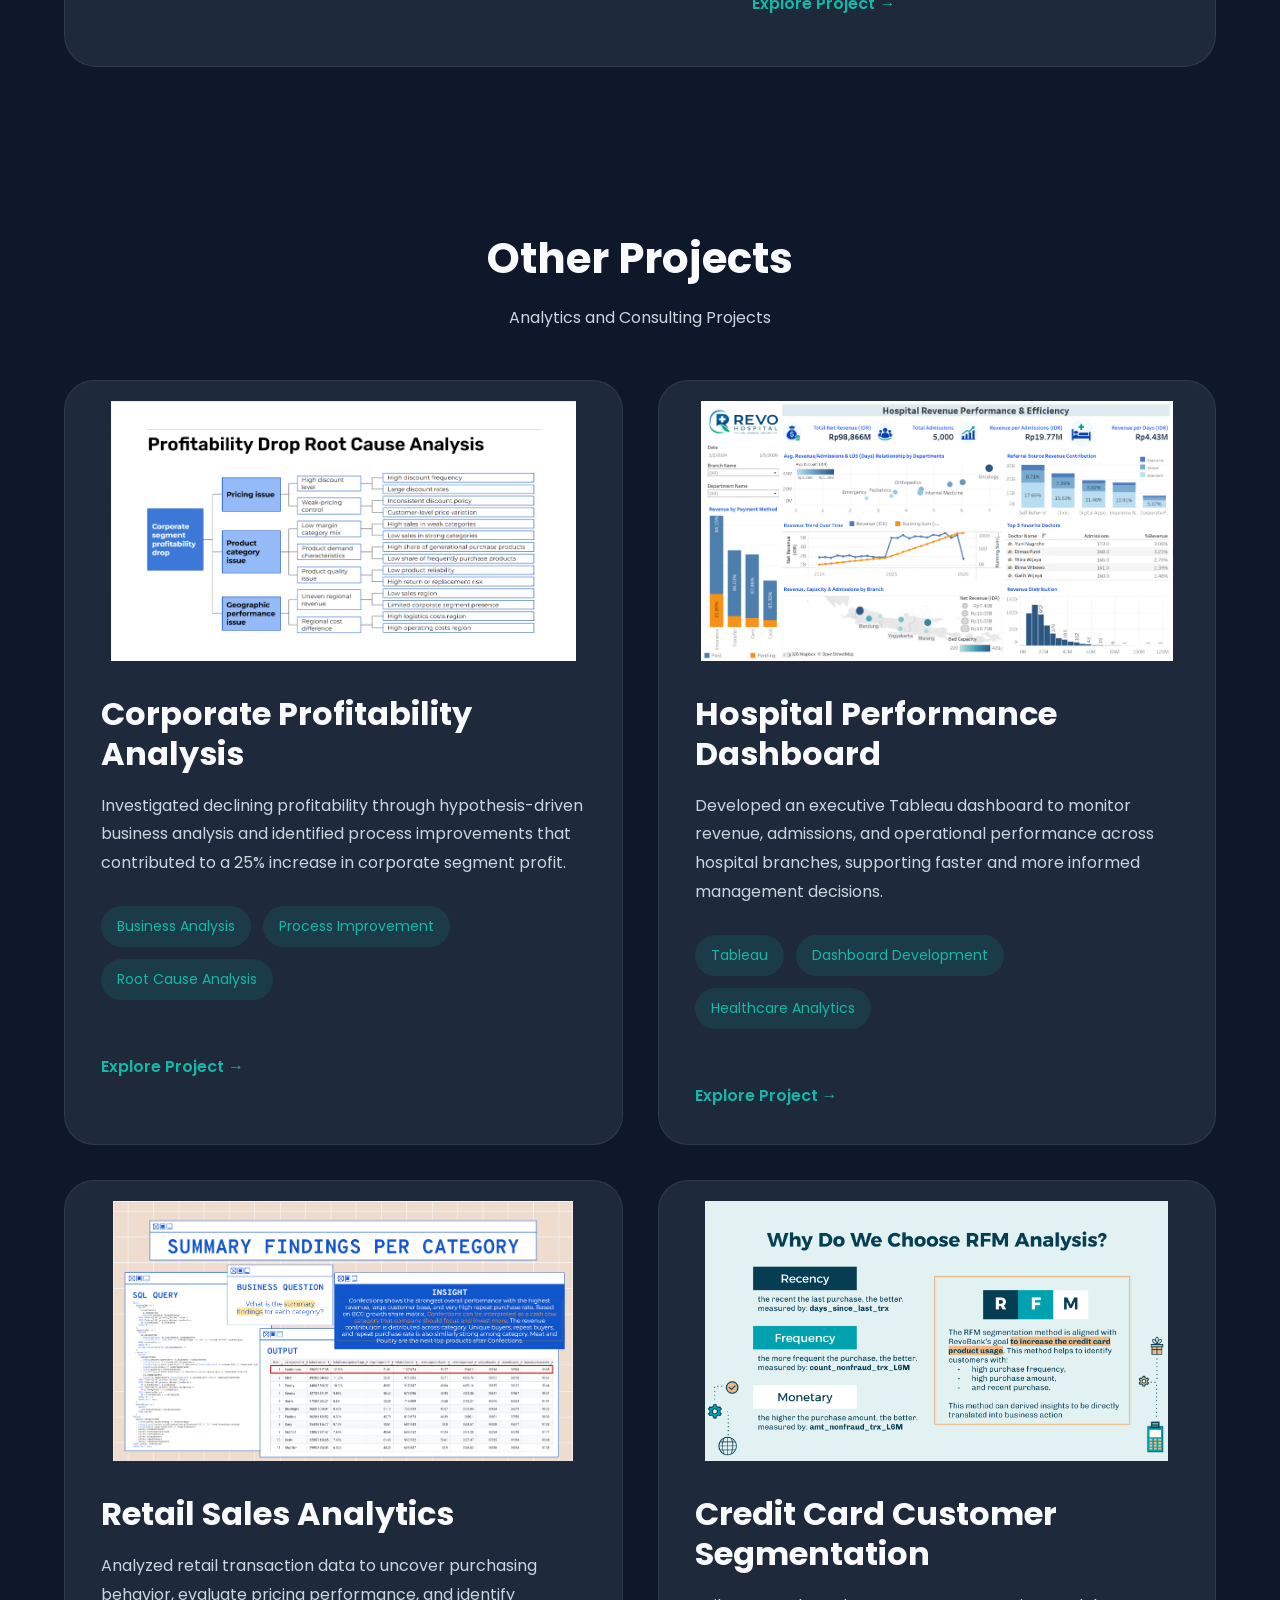
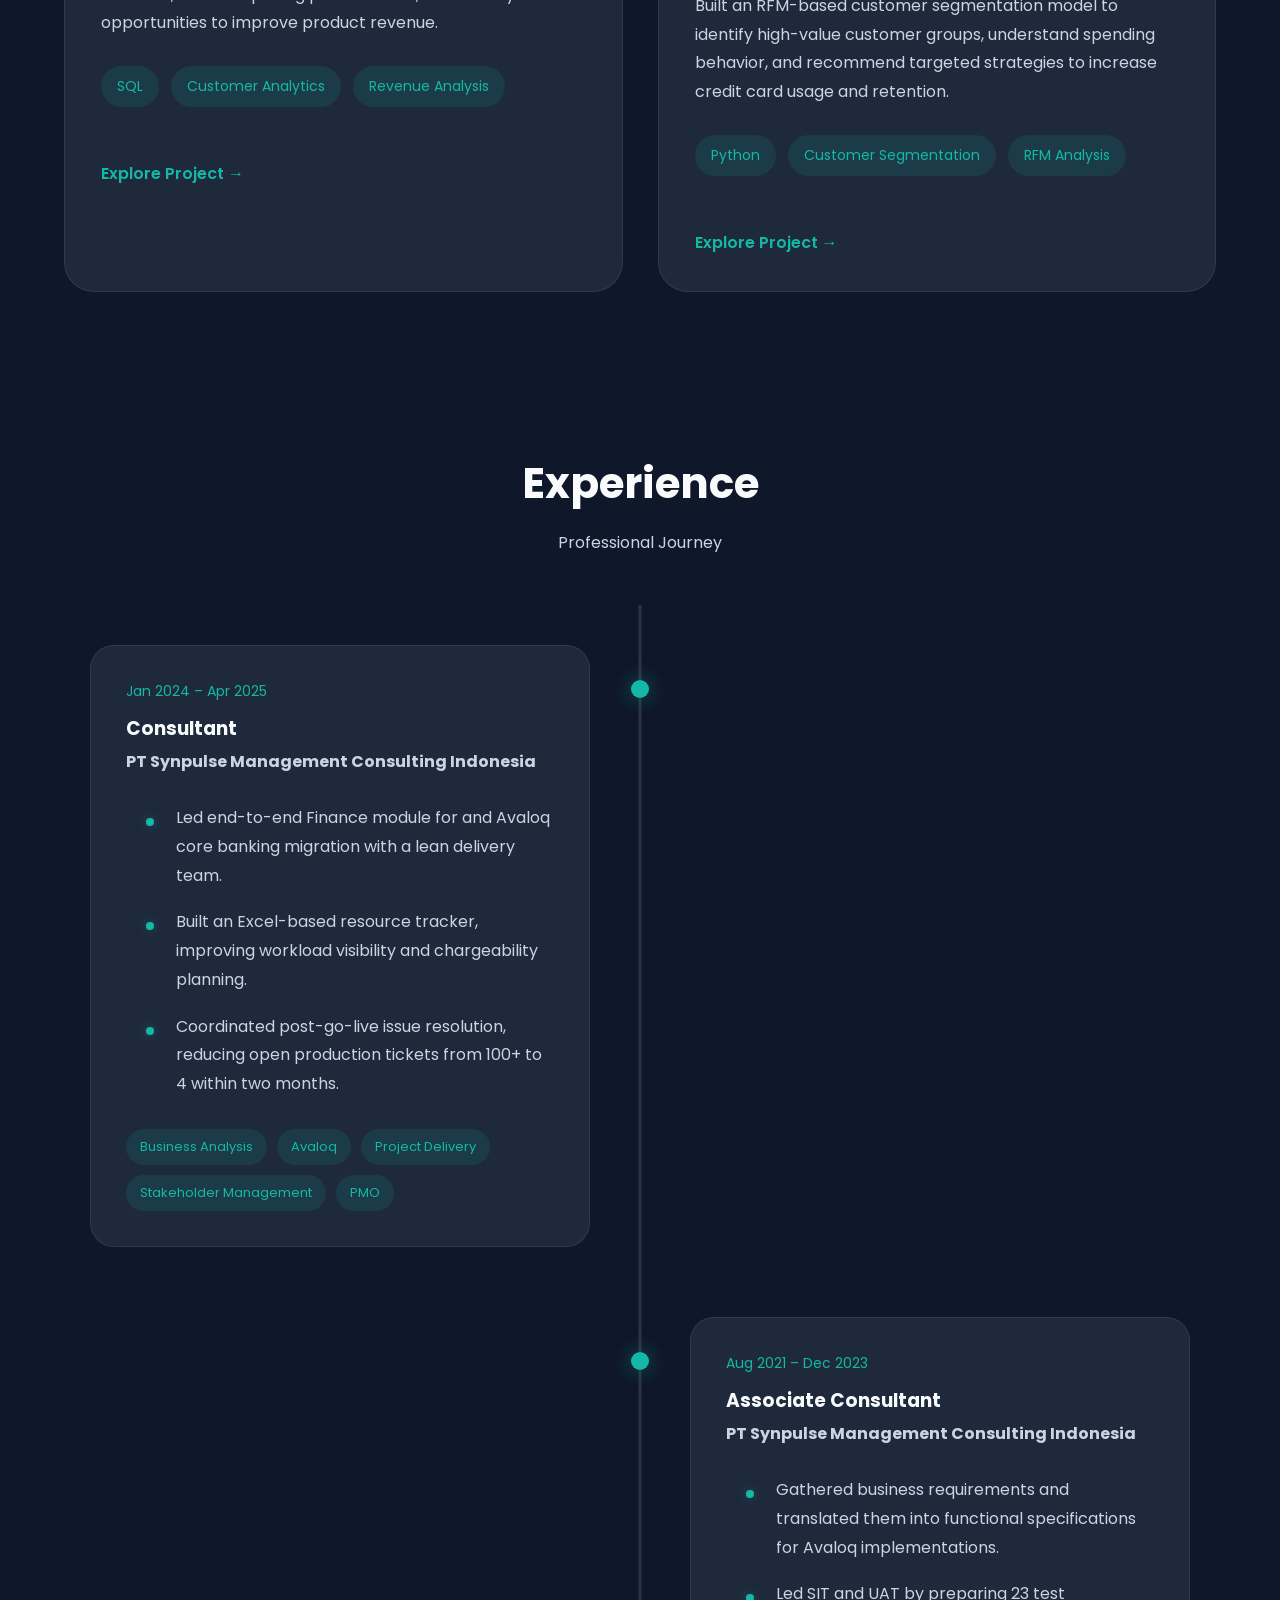
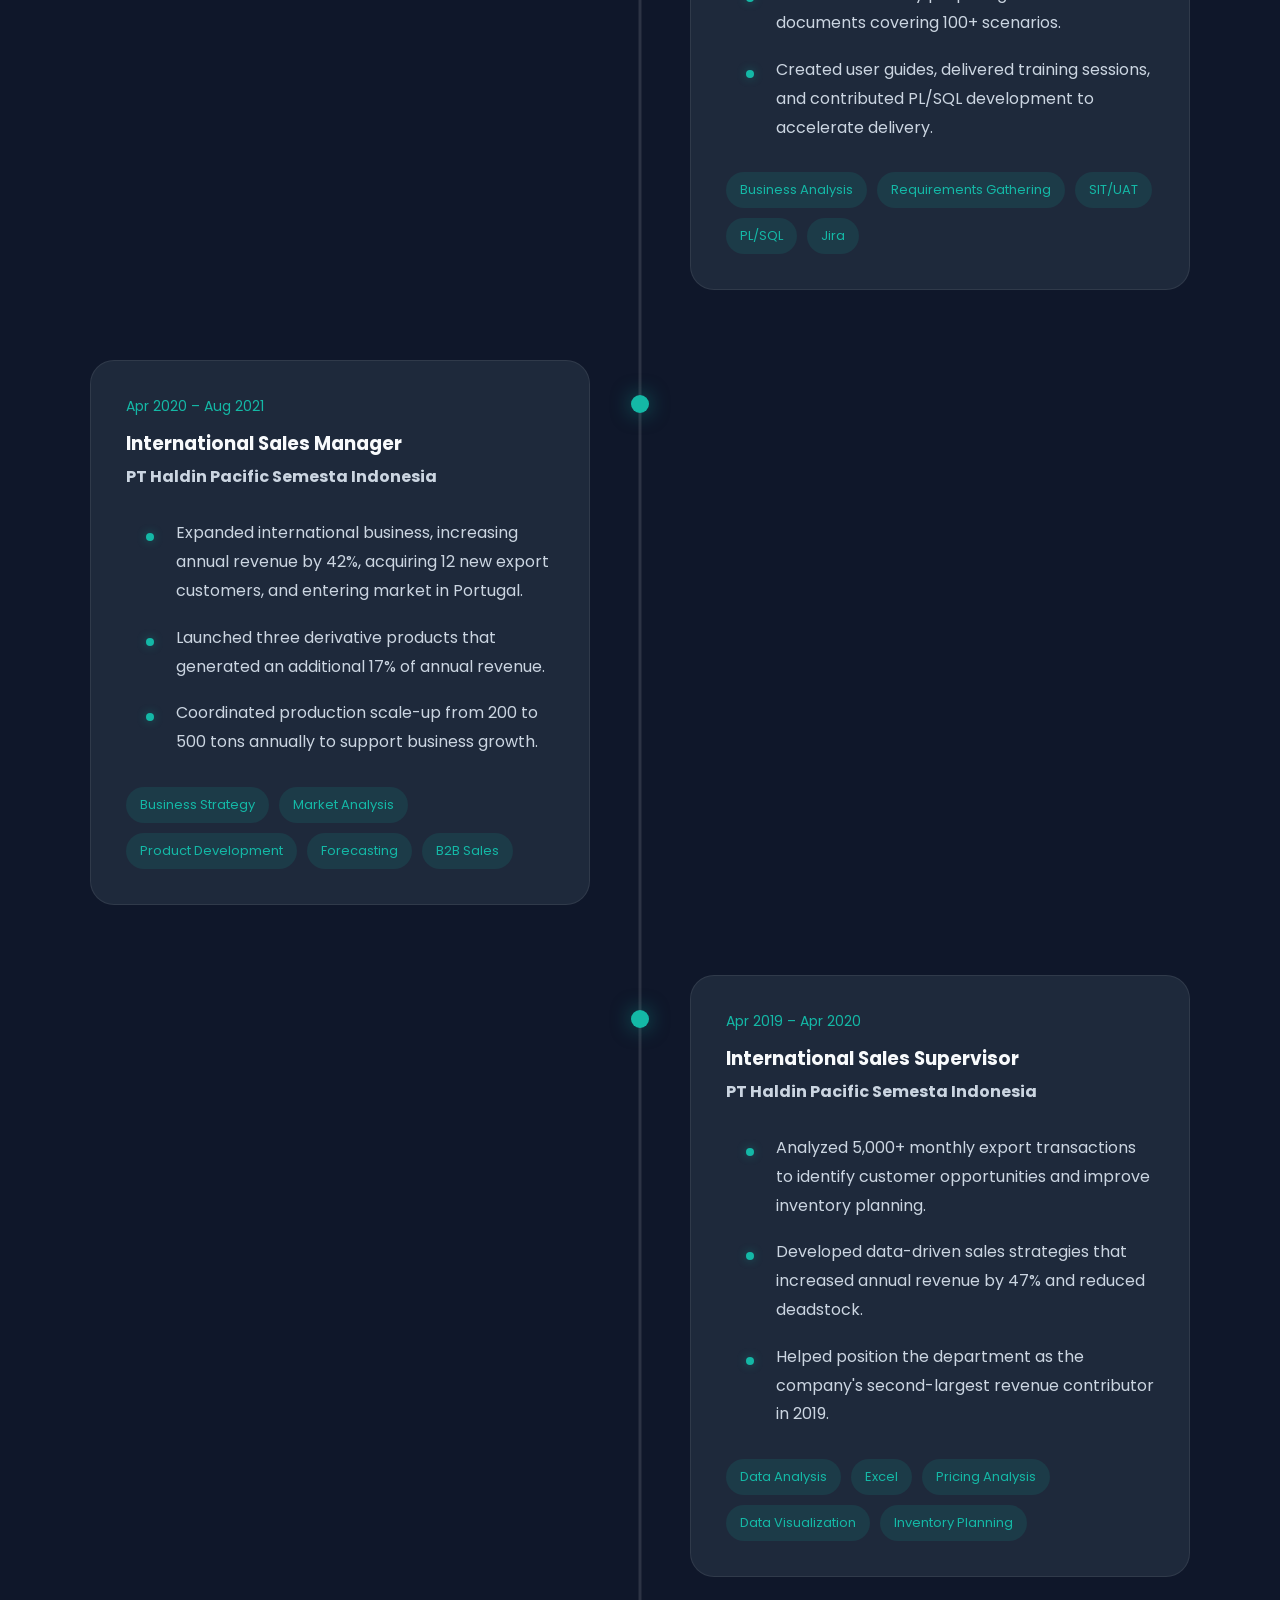
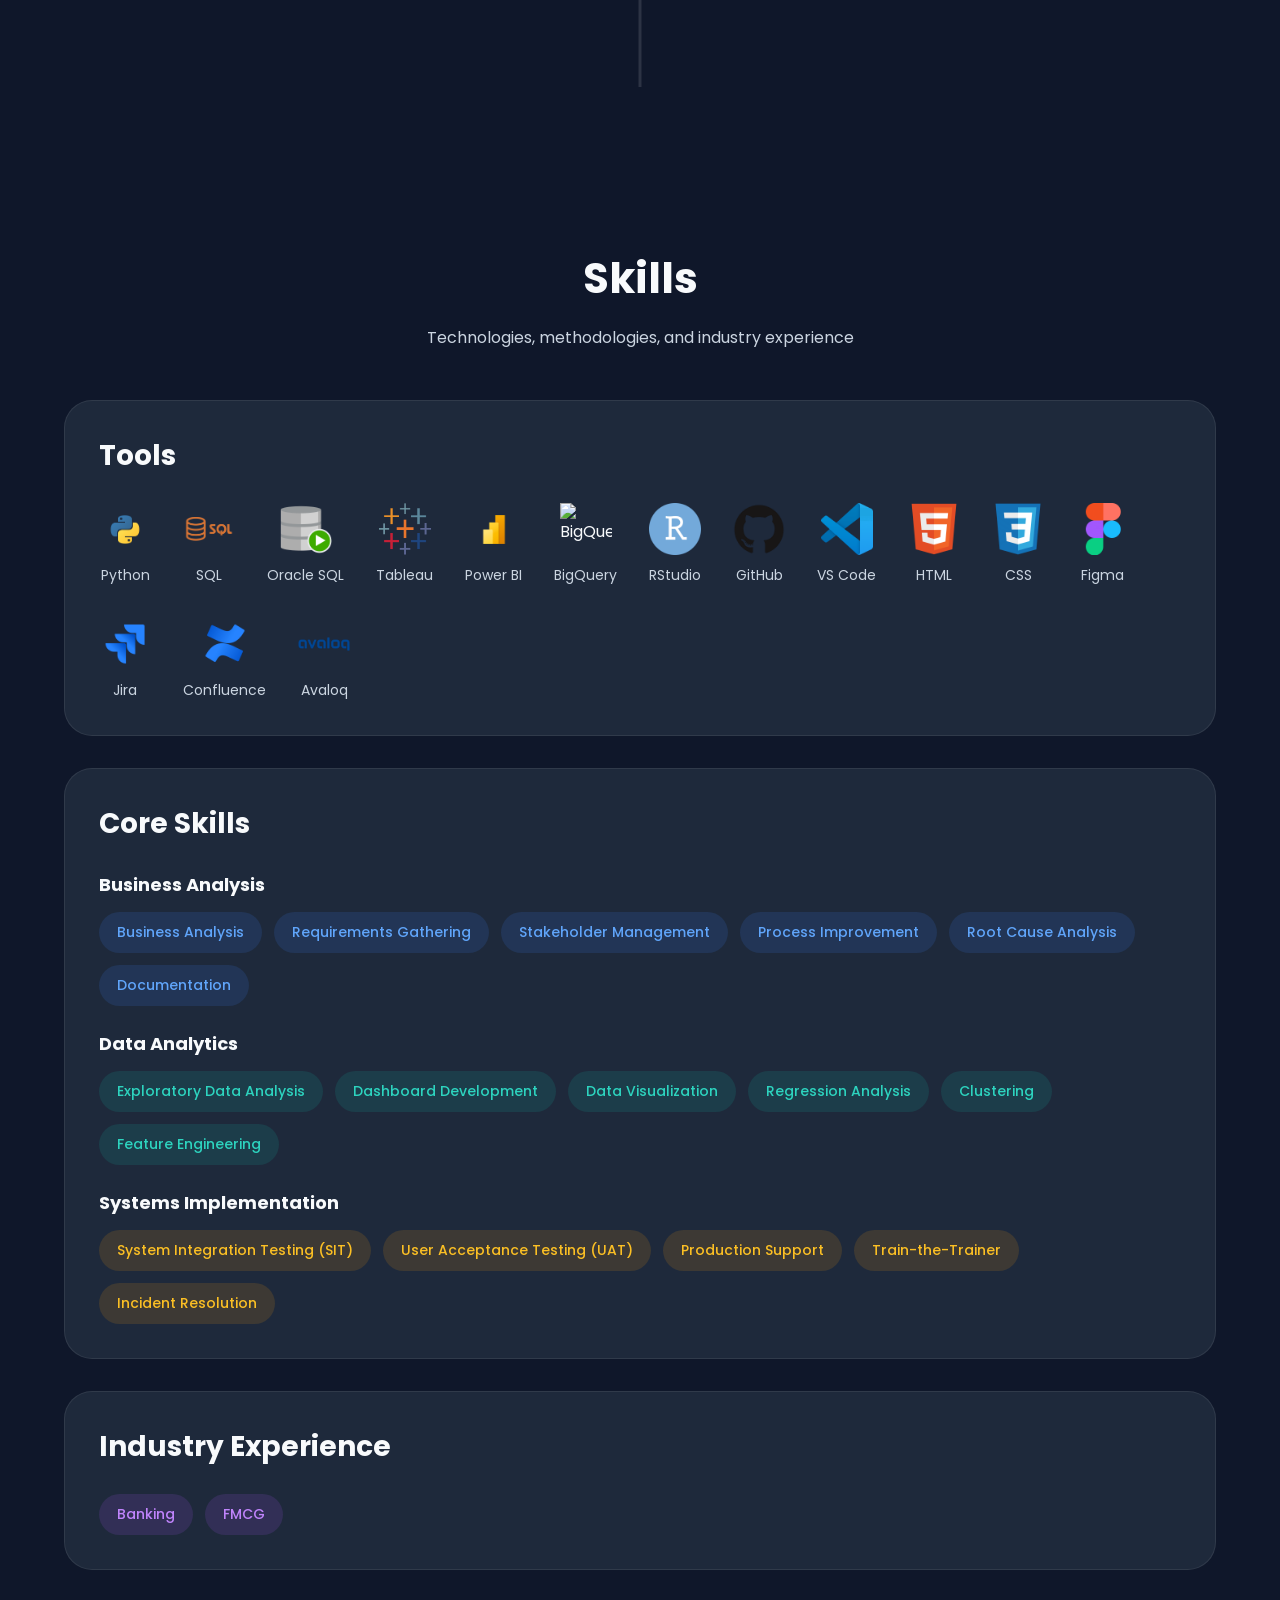
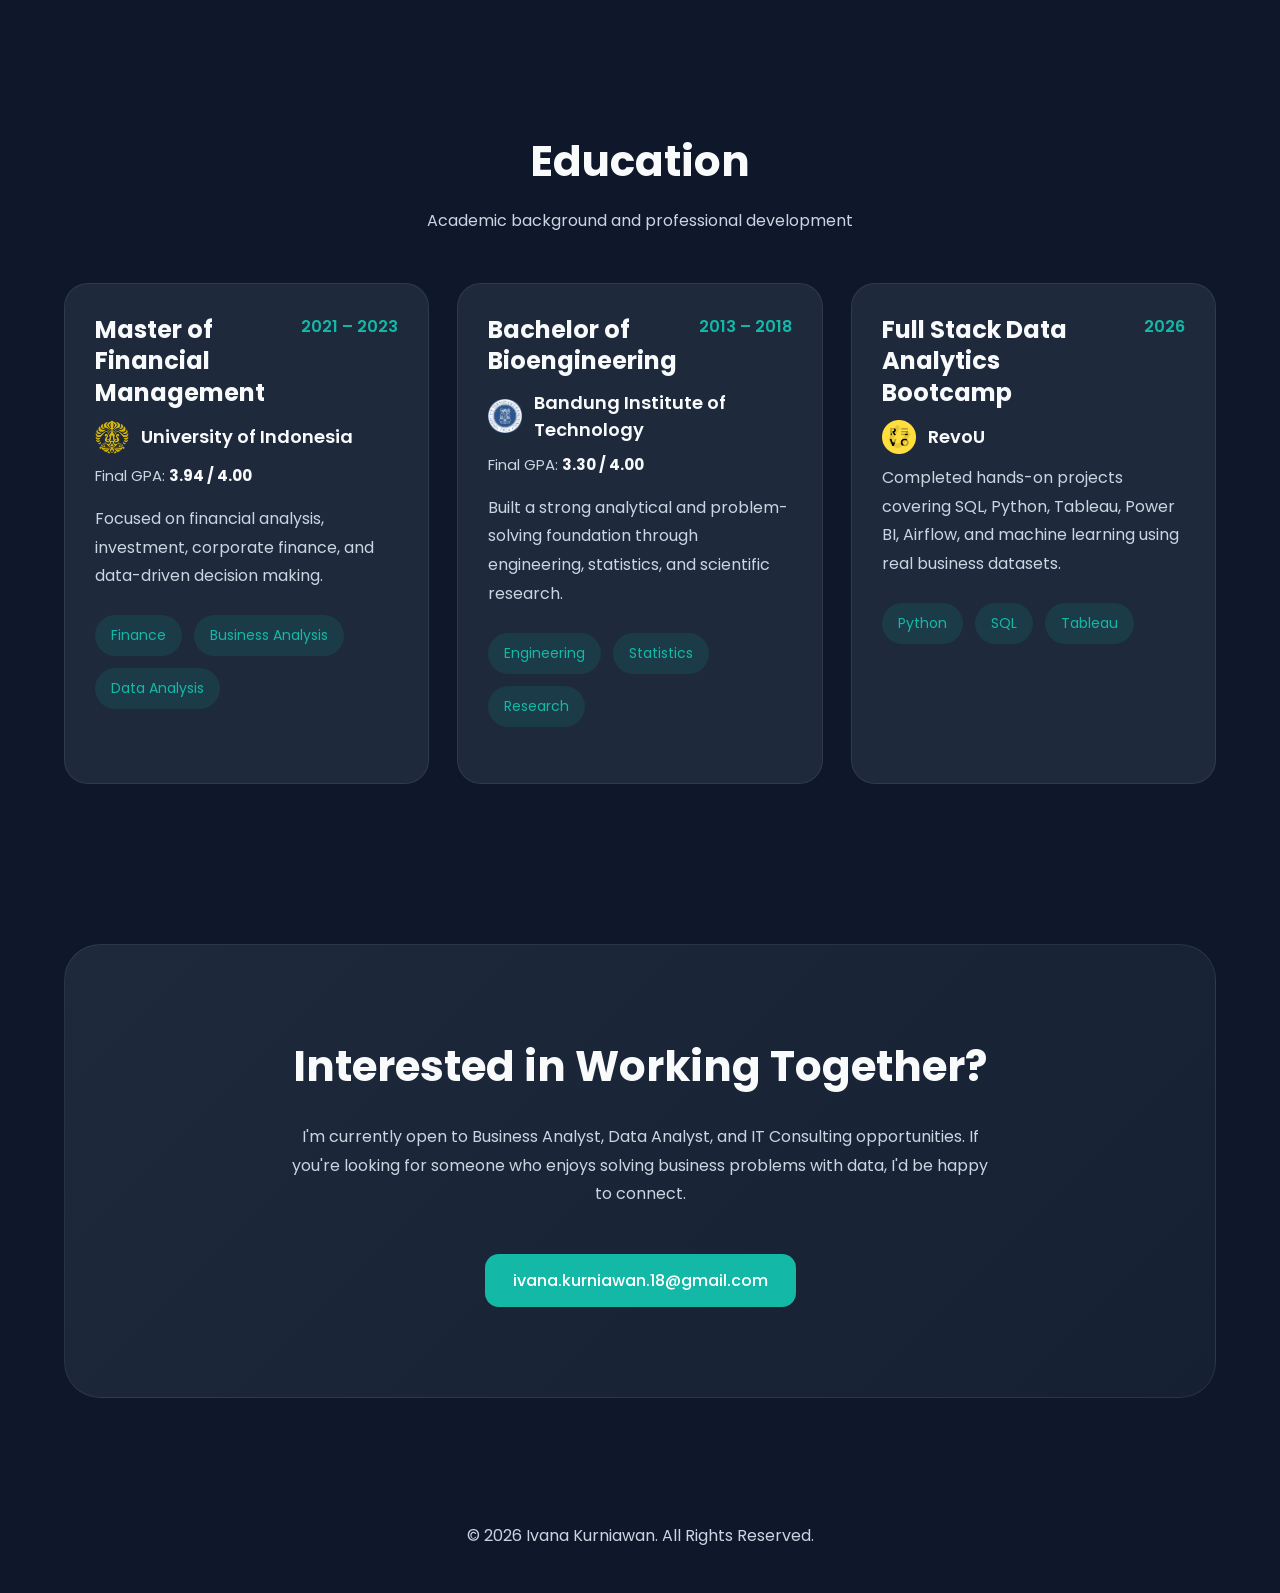
==== commit 51655707: "Skill Section Refine" ====
--- a/index.html
+++ b/index.html
@@ -509,86 +509,151 @@
 
   <section id="skills" class="section">
 
-    <div class="section-title">
-      <h2>Skills</h2>
-      <p>Core capabilities and technologies</p>
-    </div>
-
-    <div class="skills-panel">
-
-      <div class="skill-group">
-
-        <div class="skill-header">
-          <h3>Business Transformation</h3>
-          <div class="skill-level">
-            <span class="active"></span>
-            <span class="active"></span>
-            <span class="active"></span>
-            <span class="active"></span>
-            <span class="active"></span>
-          </div>
-        </div>
-
-        <p>
-          Requirements Gathering • Process Improvement • Stakeholder Management
-        </p>
-
-      </div>
-
-      <div class="skill-group">
-
-        <div class="skill-header">
-          <h3>Banking Systems (Avaloq)</h3>
-          <div class="skill-level">
-            <span class="active"></span>
-            <span class="active"></span>
-            <span class="active"></span>
-            <span class="active"></span>
-            <span></span>
-          </div>
-        </div>
-
-        <p>
-          Avaloq Core Banking • Finance Module • UAT • Production Support
-        </p>
-
-      </div>
-
-      <div class="skill-group">
-
-        <div class="skill-header">
-          <h3>Data & Analytics</h3>
-          <div class="skill-level">
-            <span class="active"></span>
-            <span class="active"></span>
-            <span class="active"></span>
-            <span class="active"></span>
-            <span></span>
-          </div>
-        </div>
-
-        <p>
-          Python • SQL • Tableau • Power BI
-        </p>
-
-      </div>
-
-      <div class="skill-group">
-
-        <div class="skill-header">
-          <h3>Project & Stakeholder Management</h3>
-          <div class="skill-level">
-            <span class="active"></span>
-            <span class="active"></span>
-            <span class="active"></span>
-            <span class="active"></span>
-            <span class="active"></span>
-          </div>
-        </div>
-
-        <p>
-          Project Management • Cross-functional Coordination • Documentation • User Training
-        </p>
+    <div class="container">
+
+      <div class="section-title">
+        <h2>Skills</h2>
+        <p>Technologies, methodologies, and industry experience</p>
+      </div>
+
+      <div class="skills-layout">
+
+        <!-- ================= TOOLS ================= -->
+
+        <div class="skill-card">
+
+          <h3>Tools</h3>
+
+          <div class="tools-grid">
+
+            <div class="tool-item">
+              <img src="assets/icon_python.png" alt="Python">
+              <span>Python</span>
+            </div>
+
+            <div class="tool-item">
+              <img src="assets/icon_sql.png" alt="SQL">
+              <span>SQL</span>
+            </div>
+
+            <div class="tool-item">
+              <img src="assets/icon_oraclesql.png" alt="Oracle SQL">
+              <span>Oracle SQL</span>
+            </div>
+
+            <div class="tool-item">
+              <img src="assets/icon_tableau.png" alt="Tableau">
+              <span>Tableau</span>
+            </div>
+
+            <div class="tool-item">
+              <img src="assets/icon_powerbi.png" alt="Power BI">
+              <span>Power BI</span>
+            </div>
+
+            <div class="tool-item">
+              <img src="assets/icon_bigquery.png" alt="BigQuery">
+              <span>BigQuery</span>
+            </div>
+
+            <div class="tool-item">
+              <img src="assets/icon_rstudio.png" alt="RStudio">
+              <span>RStudio</span>
+            </div>
+
+            <div class="tool-item">
+              <img src="assets/icon_github.png" alt="GitHub">
+              <span>GitHub</span>
+            </div>
+
+            <div class="tool-item">
+              <img src="assets/icon_vscode.png" alt="VS Code">
+              <span>VS Code</span>
+            </div>
+
+            <div class="tool-item">
+              <img src="assets/icon_html.png" alt="HTML">
+              <span>HTML</span>
+            </div>
+
+            <div class="tool-item">
+              <img src="assets/icon_css.png" alt="CSS">
+              <span>CSS</span>
+            </div>
+
+            <div class="tool-item">
+              <img src="assets/icon_figma.png" alt="Figma">
+              <span>Figma</span>
+            </div>
+
+            <div class="tool-item">
+              <img src="assets/icon_jira.png" alt="Jira">
+              <span>Jira</span>
+            </div>
+
+            <div class="tool-item">
+              <img src="assets/icon_confluence.png" alt="Confluence">
+              <span>Confluence</span>
+            </div>
+
+            <div class="tool-item">
+              <img src="assets/icon_avaloq.png" alt="Avaloq">
+              <span>Avaloq</span>
+            </div>
+
+          </div>
+
+        </div>
+
+        <!-- ================= CORE SKILLS ================= -->
+
+        <div class="skill-card">
+
+          <h3>Core Skills</h3>
+
+          <h4>Business Analysis</h4>
+          <div class="skill-pills business">
+            <span>Business Analysis</span>
+            <span>Requirements Gathering</span>
+            <span>Stakeholder Management</span>
+            <span>Process Improvement</span>
+            <span>Root Cause Analysis</span>
+            <span>Documentation</span>
+          </div>
+
+          <h4>Data Analytics</h4>
+          <div class="skill-pills analytics">
+            <span>Exploratory Data Analysis</span>
+            <span>Dashboard Development</span>
+            <span>Data Visualization</span>
+            <span>Regression Analysis</span>
+            <span>Clustering</span>
+            <span>Feature Engineering</span>
+          </div>
+
+          <h4>Systems Implementation</h4>
+          <div class="skill-pills systems">
+            <span>System Integration Testing (SIT)</span>
+            <span>User Acceptance Testing (UAT)</span>
+            <span>Production Support</span>
+            <span>Train-the-Trainer</span>
+            <span>Incident Resolution</span>
+          </div>
+
+        </div>
+
+        <!-- ================= INDUSTRY ================= -->
+
+        <div class="skill-card">
+
+          <h3>Industry Experience</h3>
+
+          <div class="skill-pills industry">
+            <span>Banking</span>
+            <span>FMCG</span>
+          </div>
+
+        </div>
 
       </div>
 
--- a/style.css
+++ b/style.css
@@ -862,57 +862,69 @@
 
 /* ===================== SKILLS ===================== */
 
-.skills-panel {
-  max-width: 1000px;
-  margin: 0 auto;
-
-  background: var(--surface);
-  border: 1px solid var(--border);
-  border-radius: 32px;
-  padding: 40px 50px;
-}
-
-.skill-group {
-  padding: 30px 0;
-}
-
-.skill-group:not(:last-child) {
-  border-bottom: 1px solid var(--border);
-}
-
-.skill-header {
-  display: flex;
-  justify-content: space-between;
-  align-items: center;
-  gap: 20px;
-  margin-bottom: 14px;
-}
-
-.skill-header h3 {
-  font-size: 24px;
-  font-weight: 600;
-}
-
-.skill-group p {
-  color: var(--text-secondary);
-  line-height: 1.8;
-}
-
-.skill-level {
-  display: flex;
-  gap: 8px;
-}
-
-.skill-level span {
-  width: 10px;
-  height: 10px;
-
-  border-radius: 50%;
-  background: rgba(255, 255, 255, 0.15);
-}
-
-.skill-level span.active {
-  background: var(--primary);
+.skills-layout{
+    display:flex;
+    flex-direction:column;
+    gap:32px;
+}
+
+.skill-card{
+    background:var(--surface);
+    border:1px solid var(--border);
+    border-radius:28px;
+    padding:34px;
+}
+
+.skill-card h3{
+    font-size:28px;
+    margin-bottom:26px;
+}
+
+.skill-card h4{
+    margin:24px 0 14px;
+    font-size:18px;
+    color:var(--text);
+}
+
+.skill-pills{
+    display:flex;
+    flex-wrap:wrap;
+    gap:12px;
+}
+
+.skill-pills span{
+    padding:10px 18px;
+    border-radius:999px;
+    font-size:14px;
+    font-weight:500;
+}
+
+/* Business */
+
+.skill-pills.business span{
+    background:rgba(59,130,246,.14);
+    color:#60a5fa;
+}
+
+/* Analytics */
+
+.skill-pills.analytics span{
+    background:rgba(20,184,166,.14);
+    color:#2dd4bf;
+}
+
+/* Systems */
+
+.skill-pills.systems span{
+    background:rgba(245,158,11,.14);
+    color:#fbbf24;
+}
+
+/* Industry */
+
+.skill-pills.industry span{
+    background:rgba(168,85,247,.14);
+    color:#c084fc;
 }
 
 /* ===================== EDUCATION ===================== */
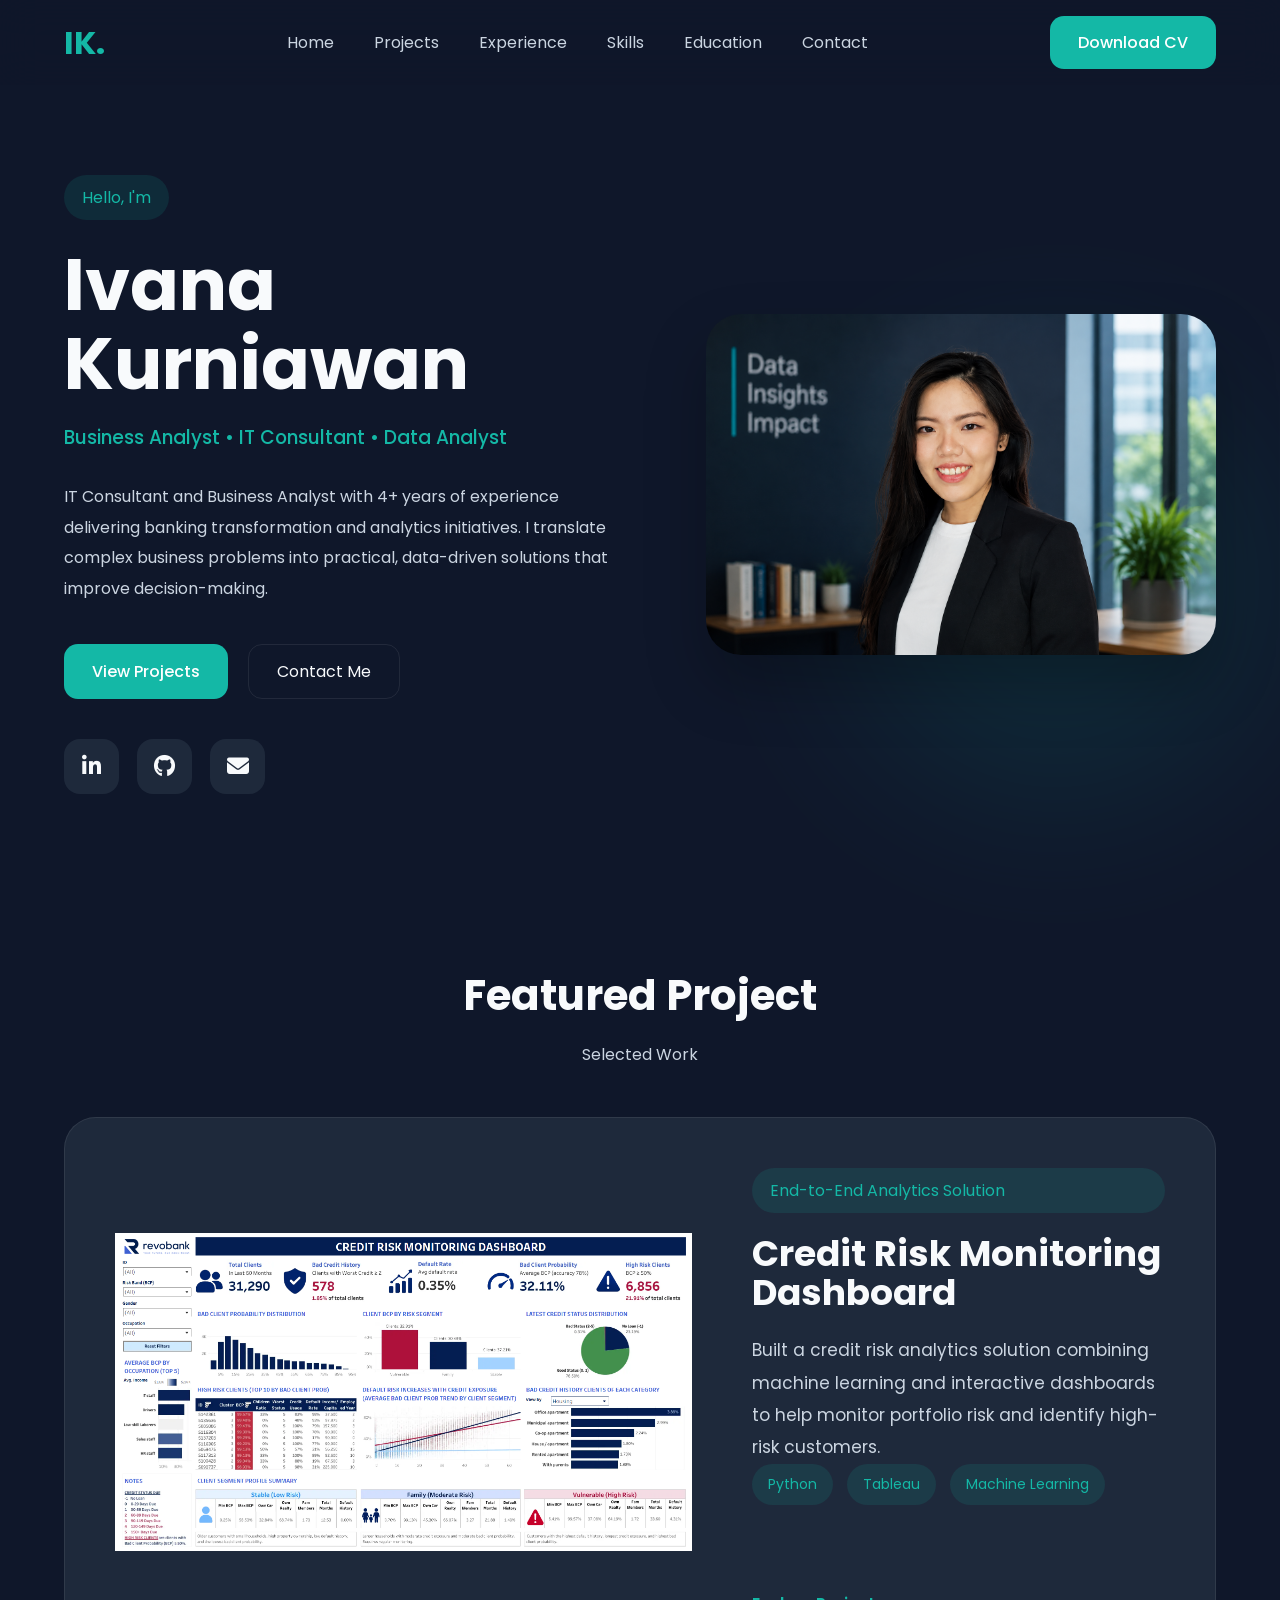
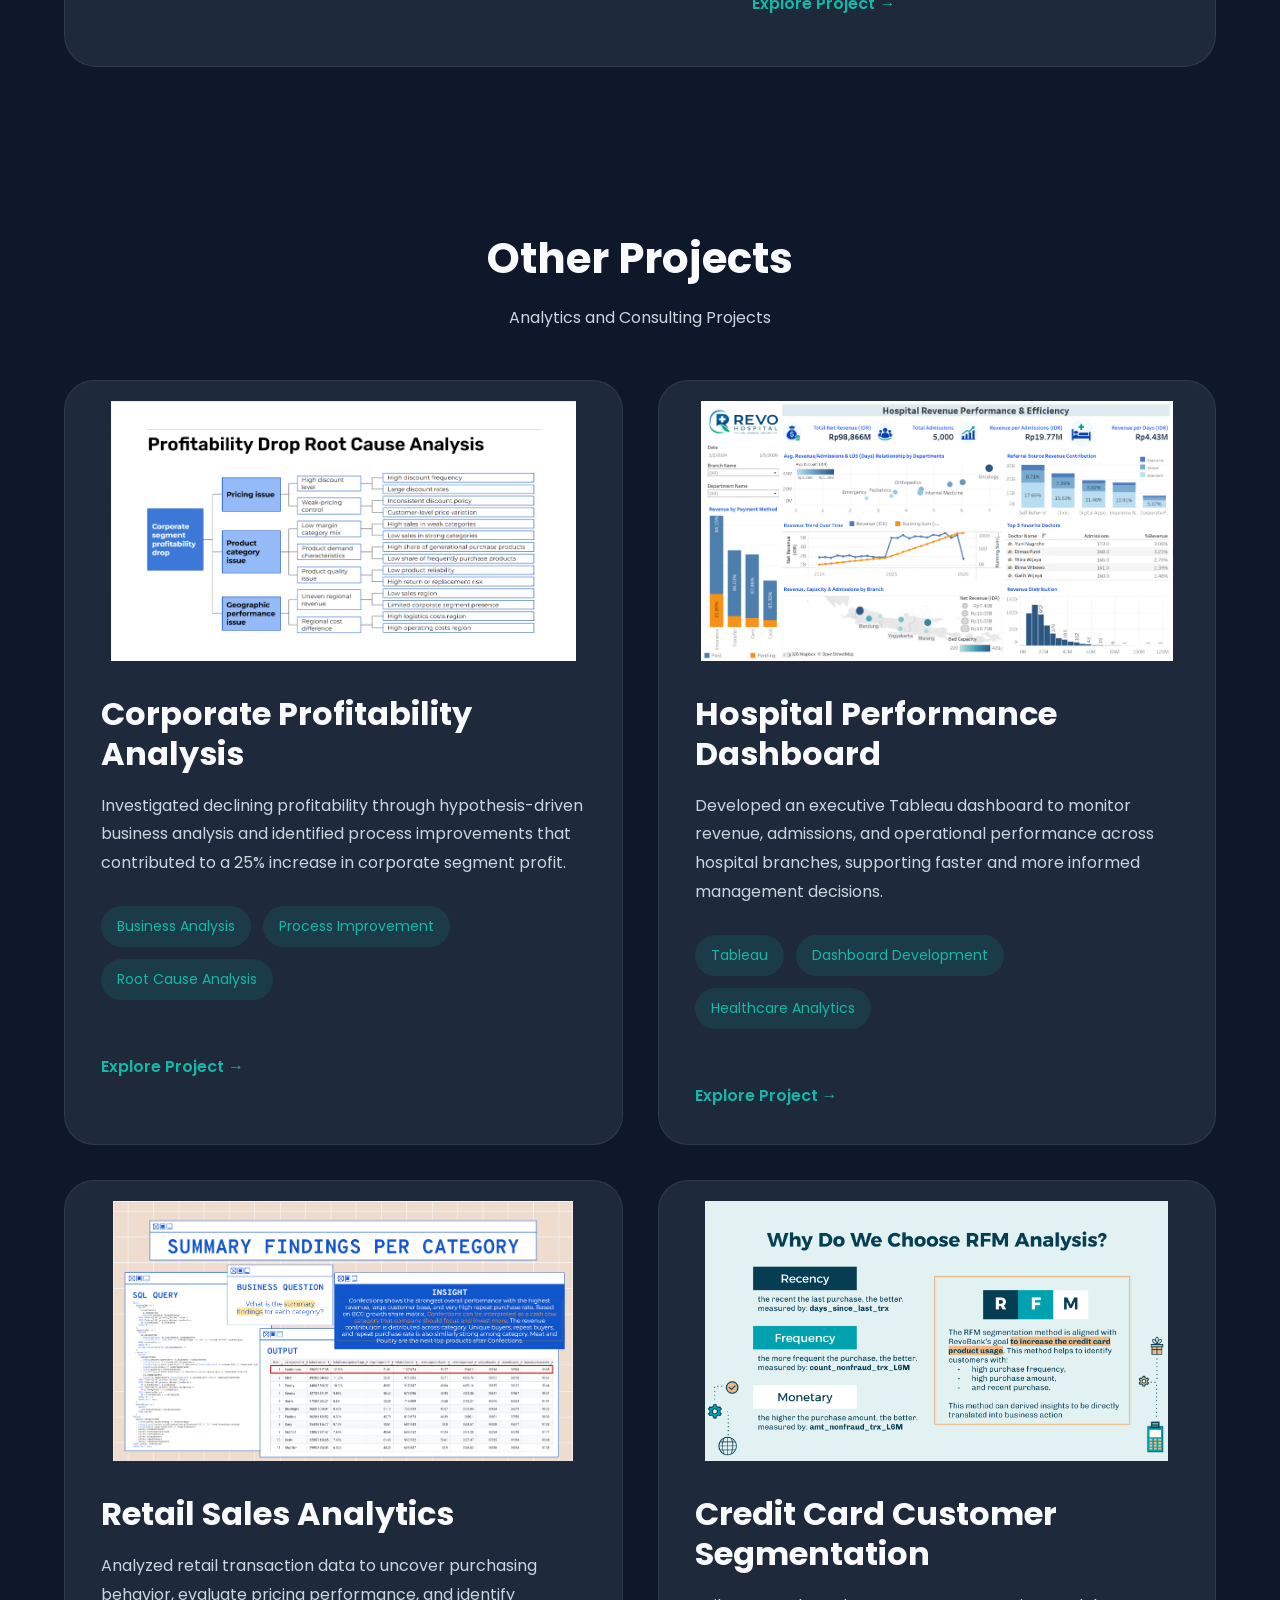
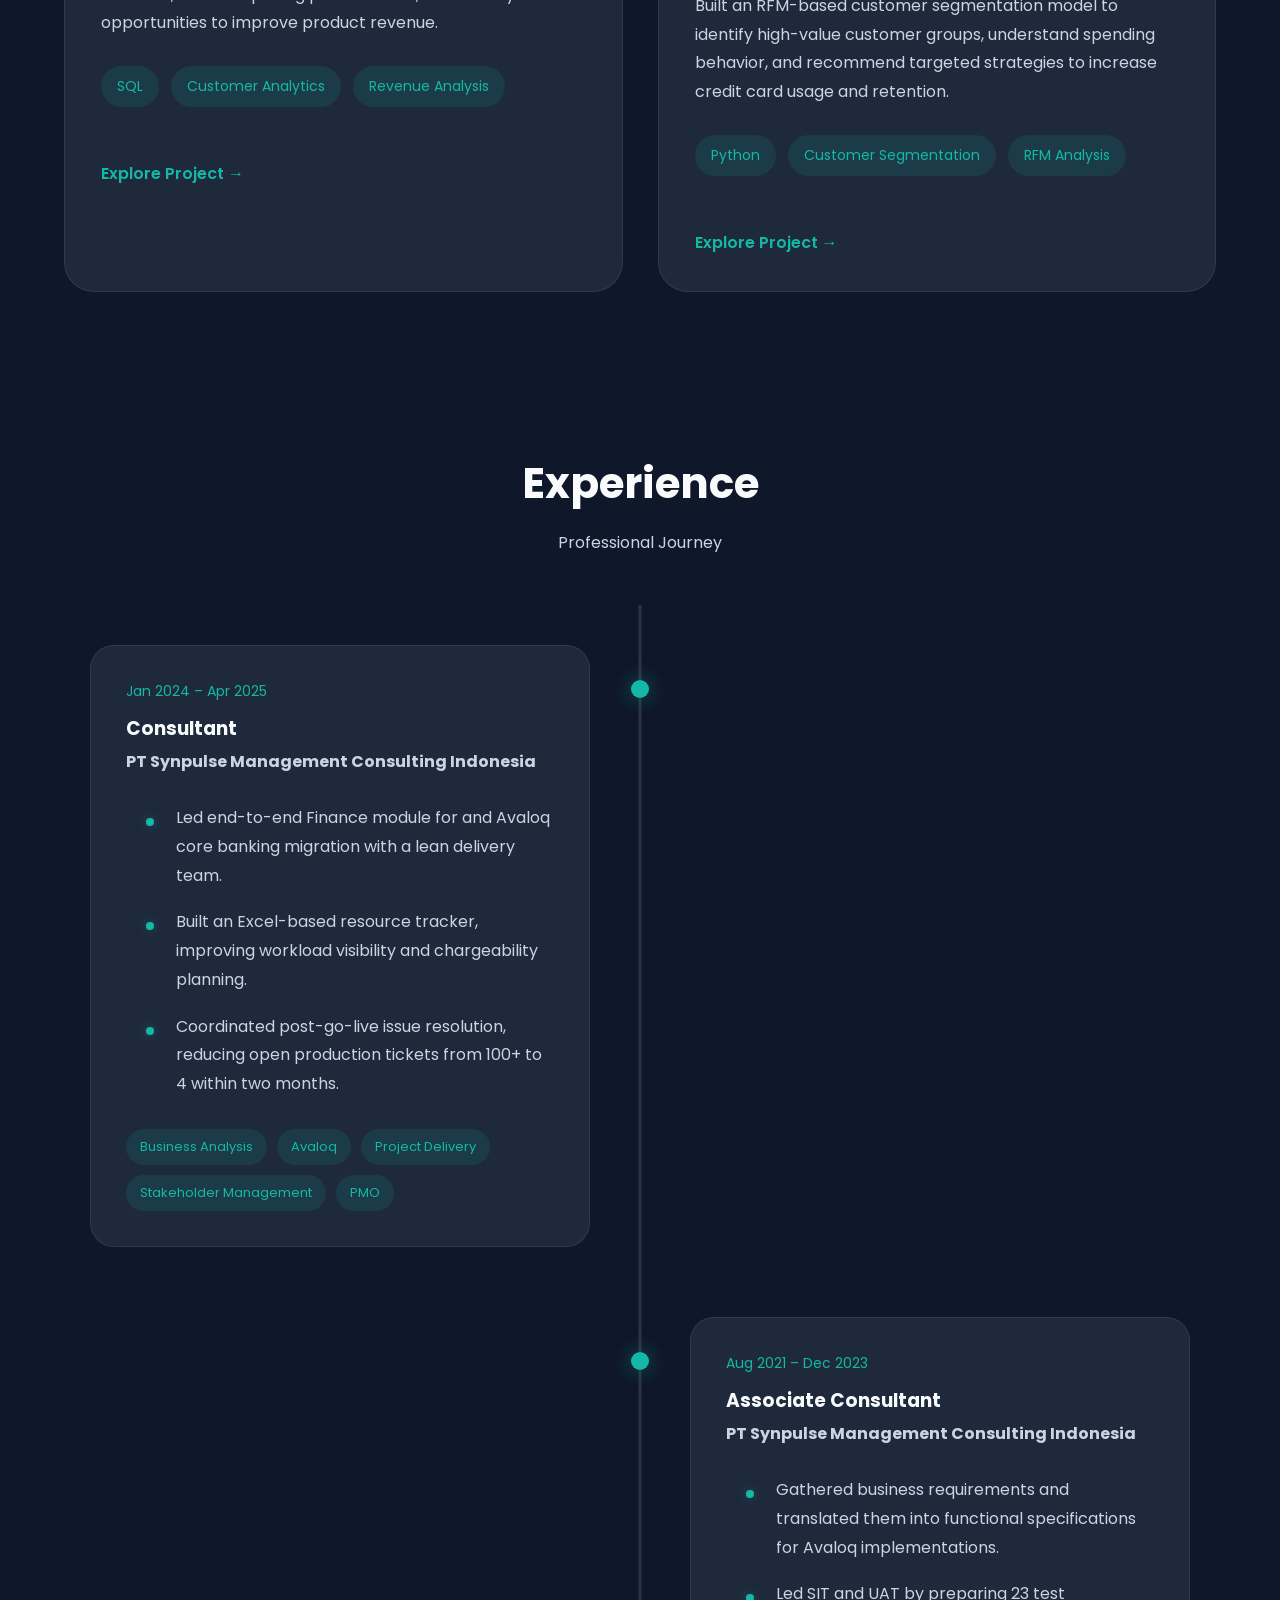
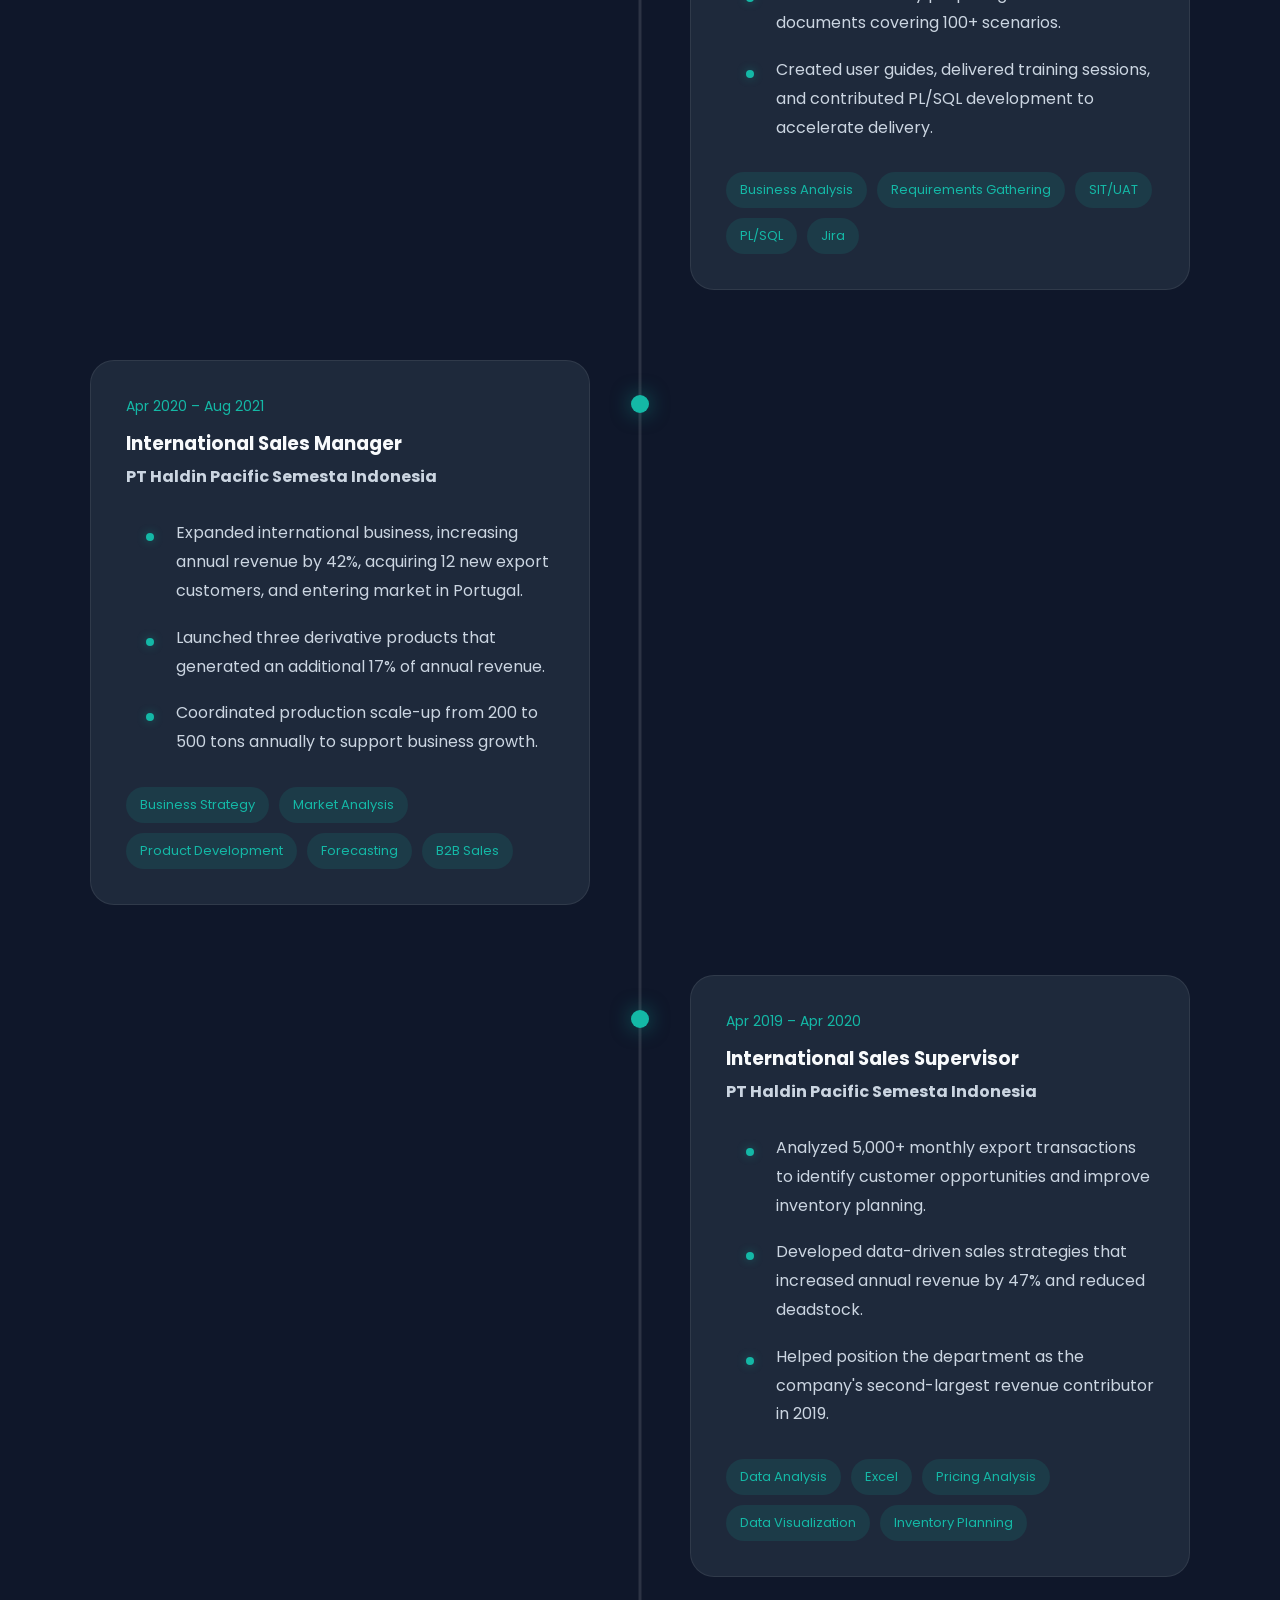
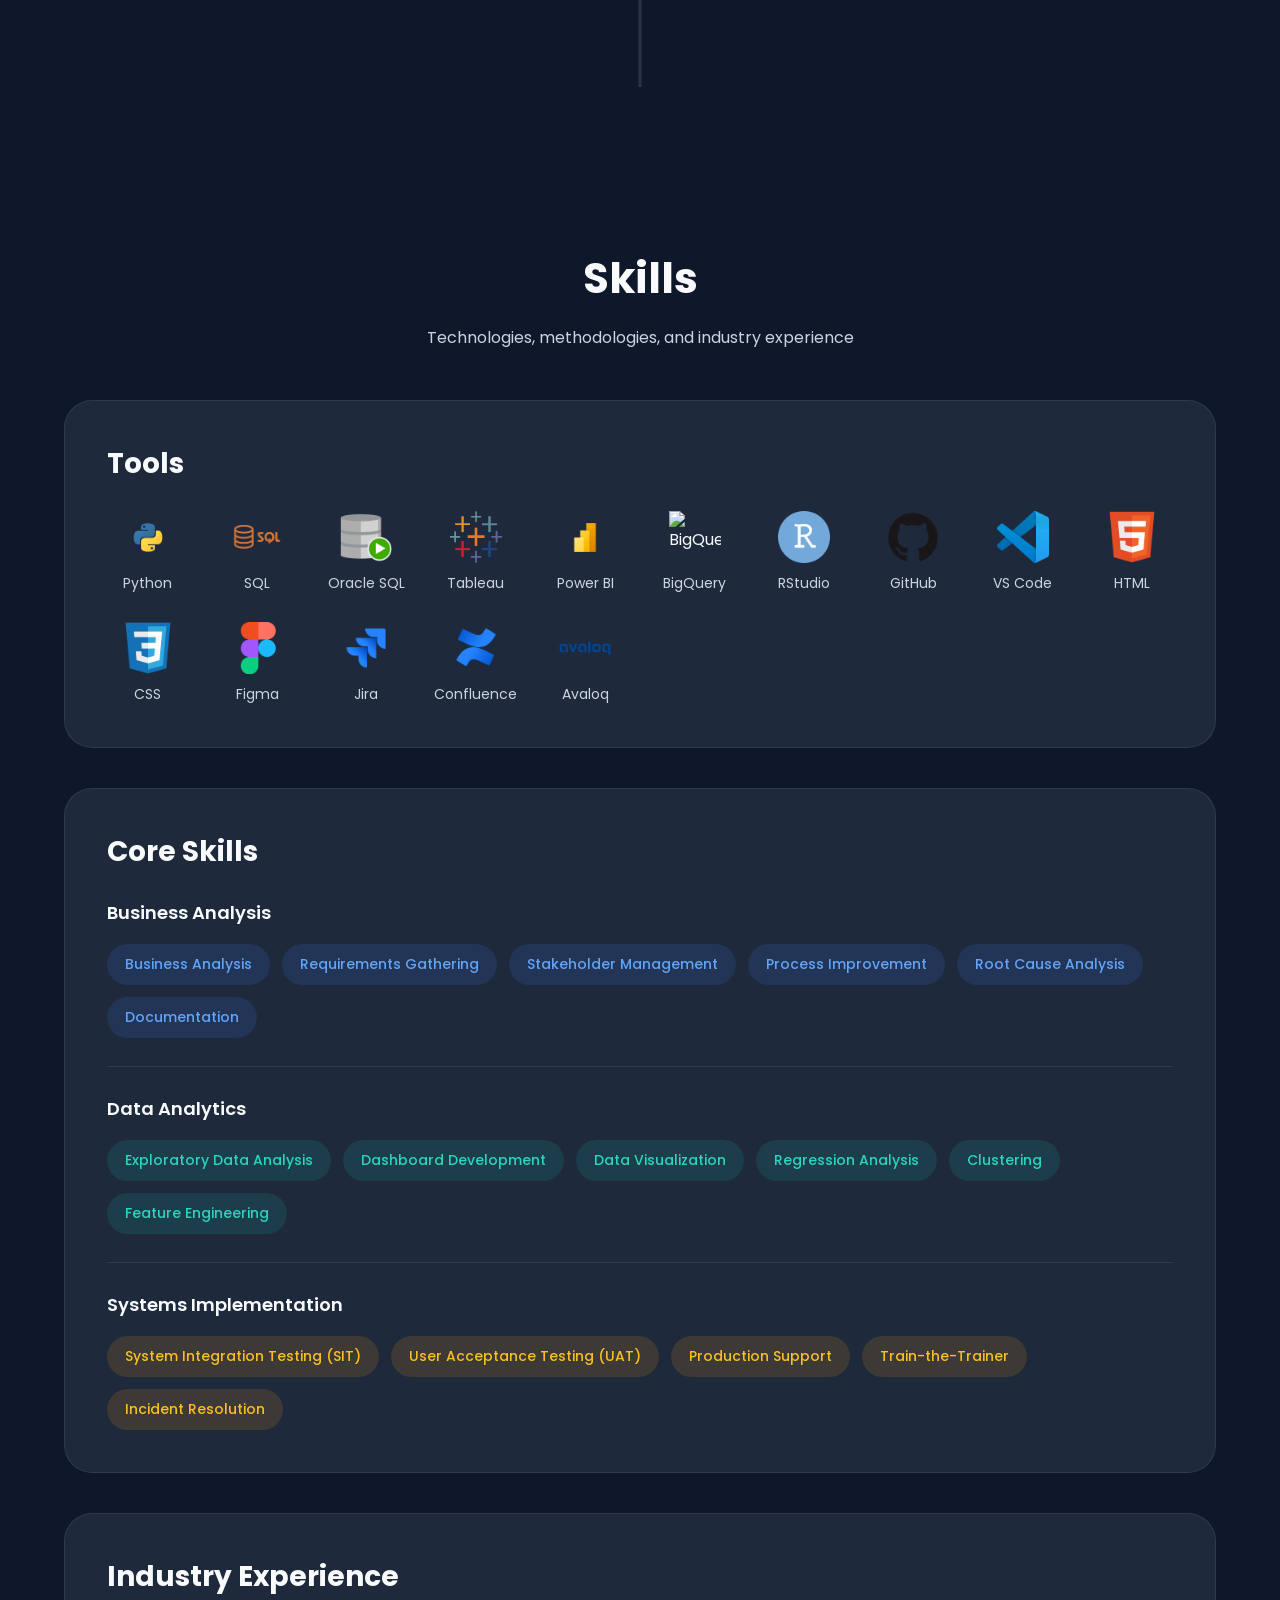
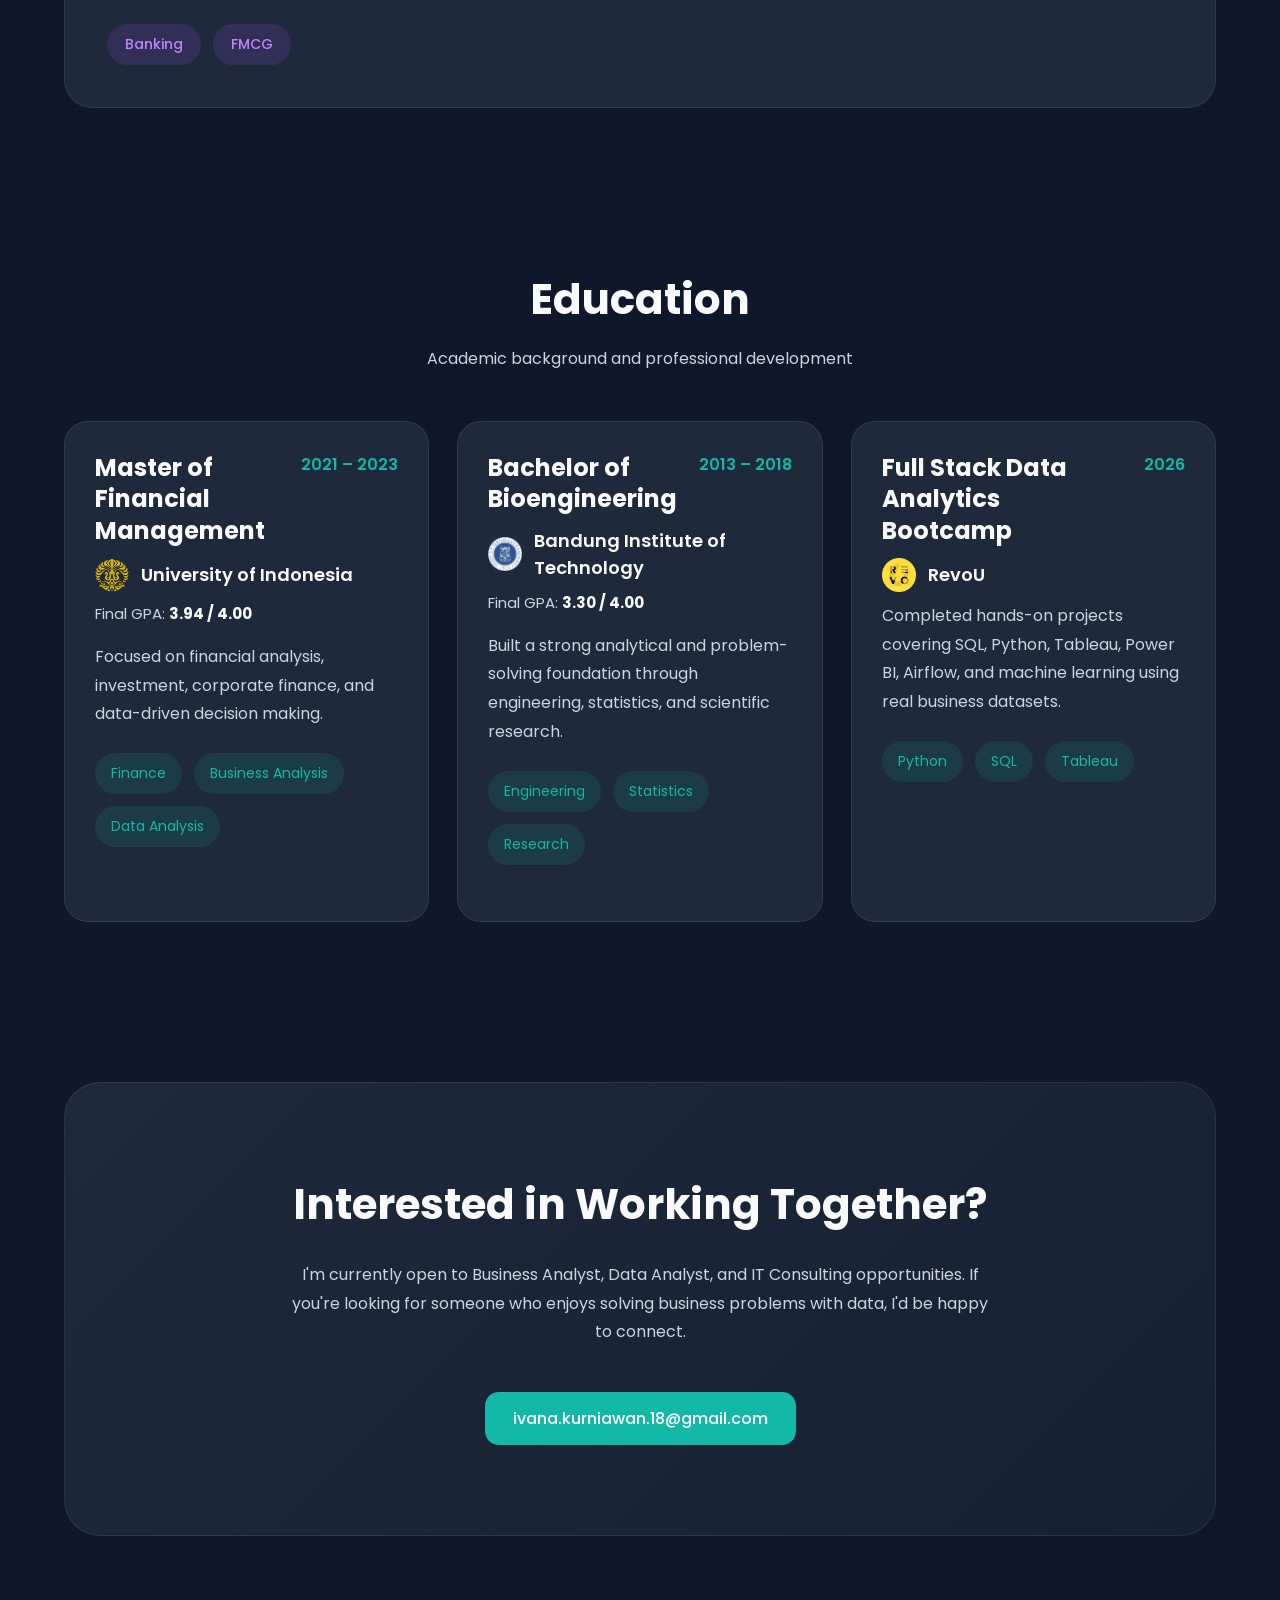
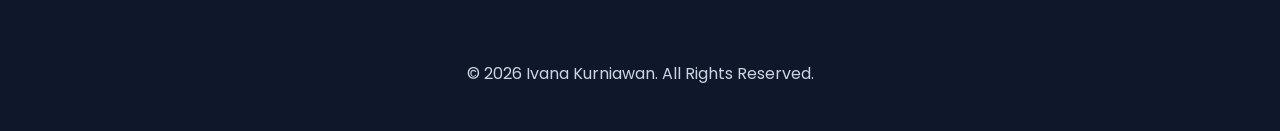
==== commit 983c1890: "Skills Card Divider Edit" ====
--- a/index.html
+++ b/index.html
@@ -524,7 +524,7 @@
 
           <h3>Tools</h3>
 
-          <div class="tools-grid">
+          <div class="skills-tools-grid">
 
             <div class="tool-item">
               <img src="assets/icon_python.png" alt="Python">
@@ -621,6 +621,8 @@
             <span>Documentation</span>
           </div>
 
+          <hr class="skill-divider">
+
           <h4>Data Analytics</h4>
           <div class="skill-pills analytics">
             <span>Exploratory Data Analysis</span>
@@ -631,6 +633,8 @@
             <span>Feature Engineering</span>
           </div>
 
+          <hr class="skill-divider">
+
           <h4>Systems Implementation</h4>
           <div class="skill-pills systems">
             <span>System Integration Testing (SIT)</span>
--- a/style.css
+++ b/style.css
@@ -865,14 +865,14 @@
 .skills-layout{
     display:flex;
     flex-direction:column;
-    gap:32px;
+    gap:40px;
 }
 
 .skill-card{
     background:var(--surface);
     border:1px solid var(--border);
     border-radius:28px;
-    padding:34px;
+    padding:42px;
 }
 
 .skill-card h3{
@@ -881,9 +881,41 @@
 }
 
 .skill-card h4{
-    margin:24px 0 14px;
+    margin:0px 0 18px;
     font-size:18px;
+    font-weight:600;
     color:var(--text);
+}
+
+.skills-tools-grid{
+    display:grid;
+    grid-template-columns:repeat(auto-fit,minmax(80px,1fr));
+    gap:28px;
+}
+
+.skills-tools-grid .tool-item{
+    display:flex;
+    flex-direction:column;
+    align-items:center;
+    gap:10px;
+    text-align:center;
+}
+
+.skills-tools-grid .tool-item img{
+    width:52px;
+    height:52px;
+    object-fit:contain;
+}
+
+.skill-divider{
+    border:none;
+    border-top:1px solid var(--border);
+    margin:28px 0;
+}
+
+.skills-tools-grid .tool-item span{
+    font-size:14px;
+    color:var(--text-secondary);
 }
 
 .skill-pills{
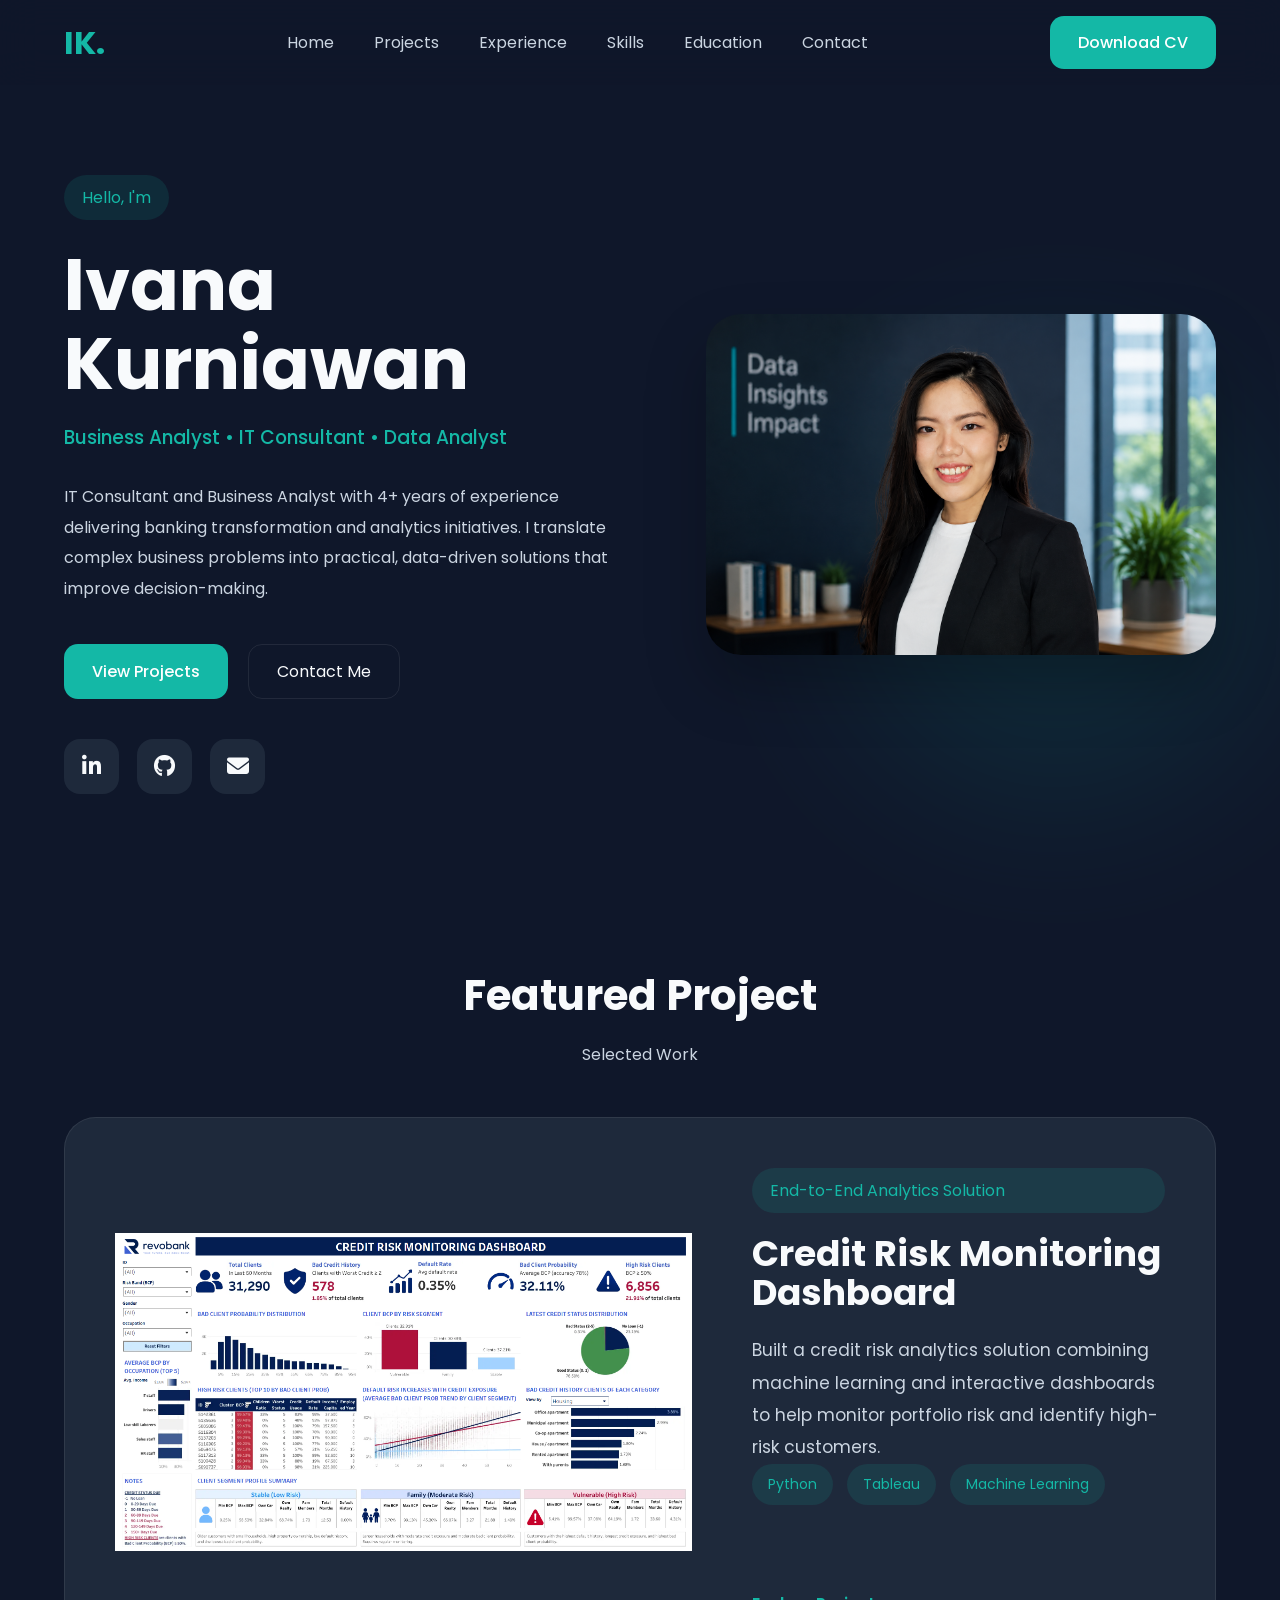
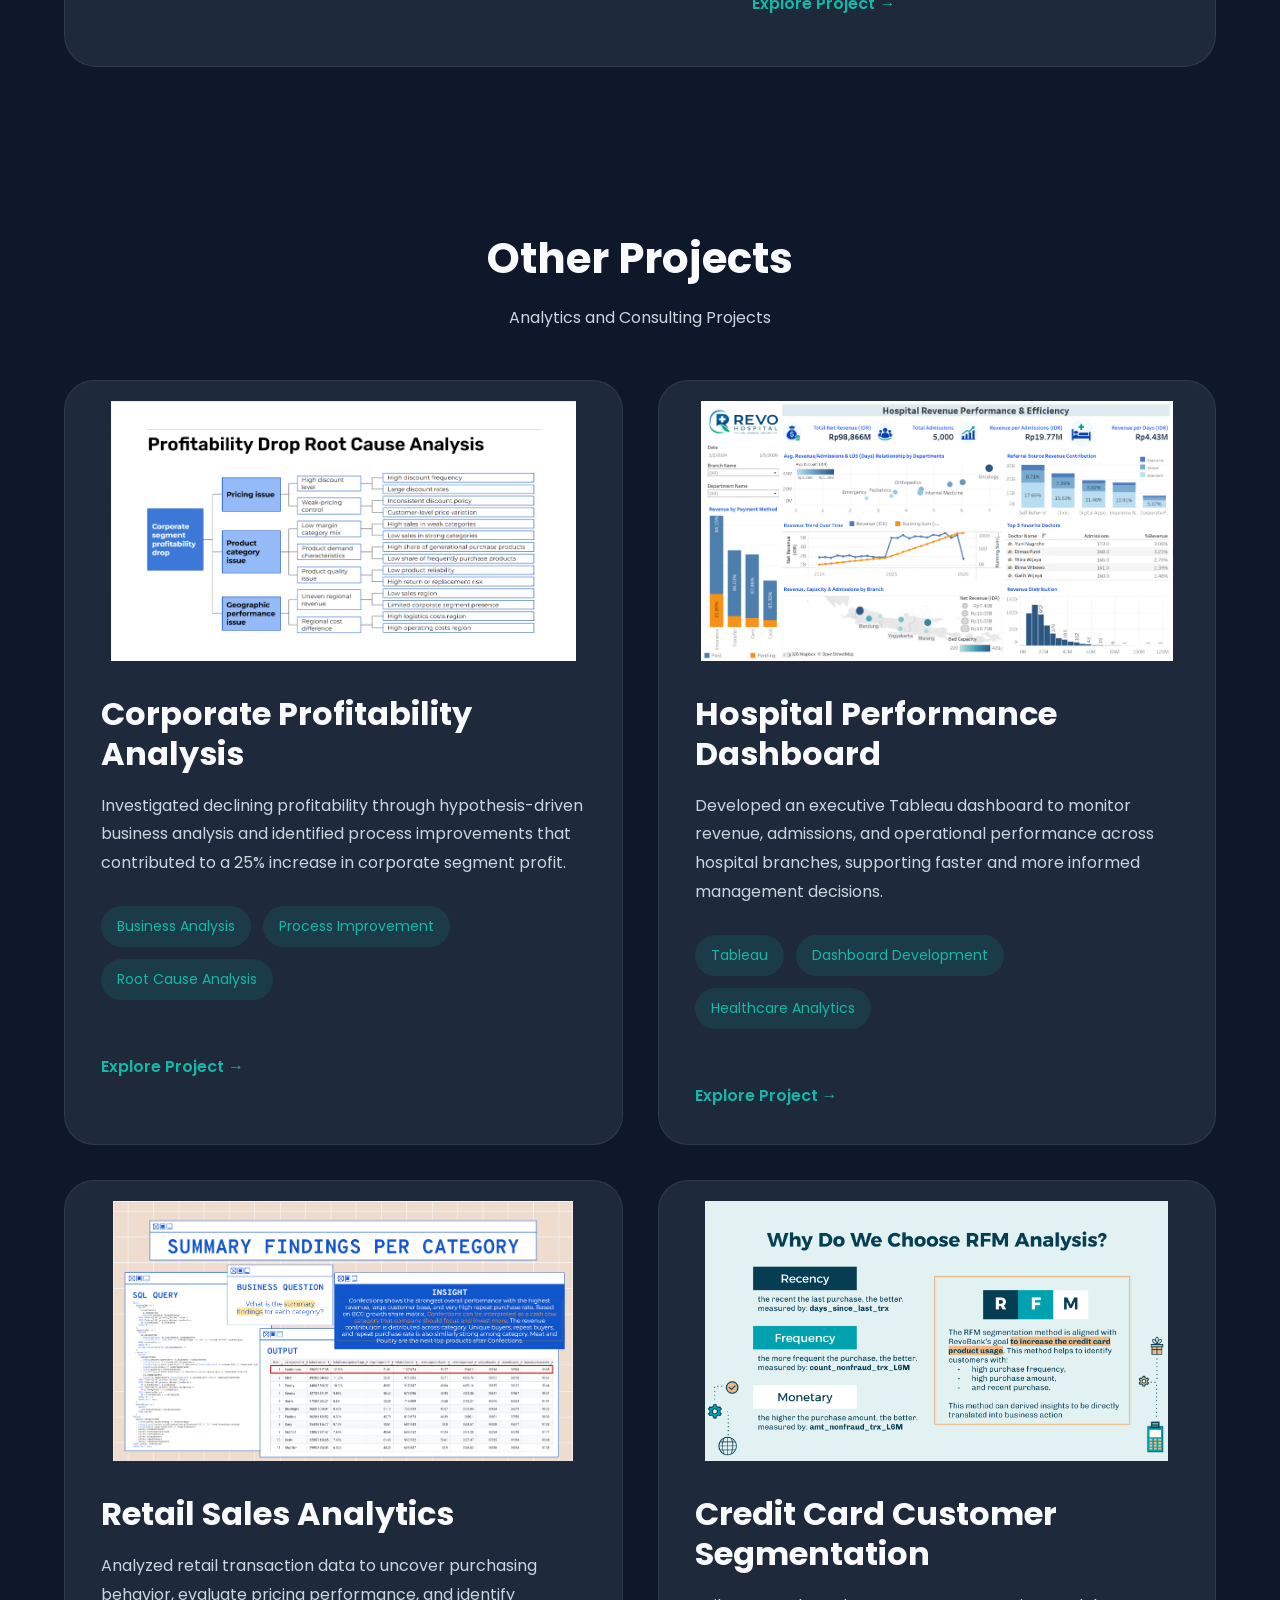
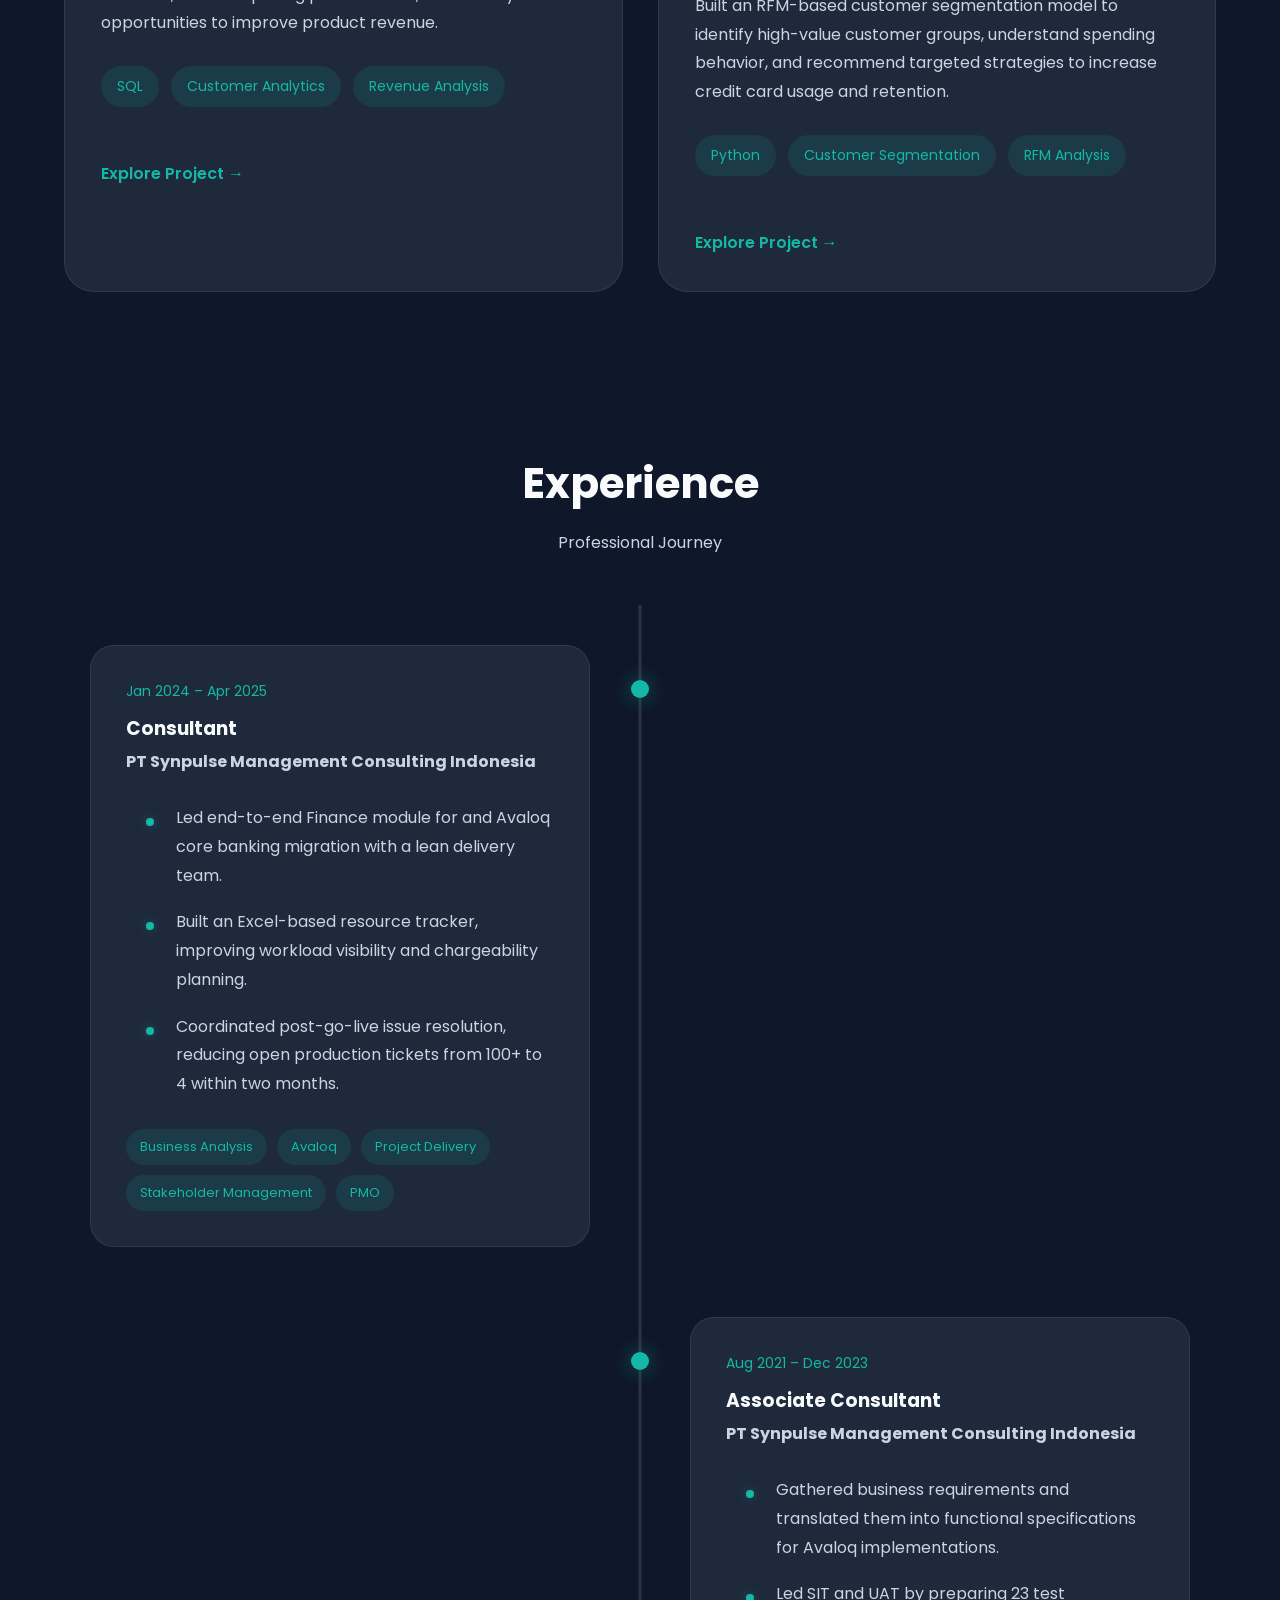
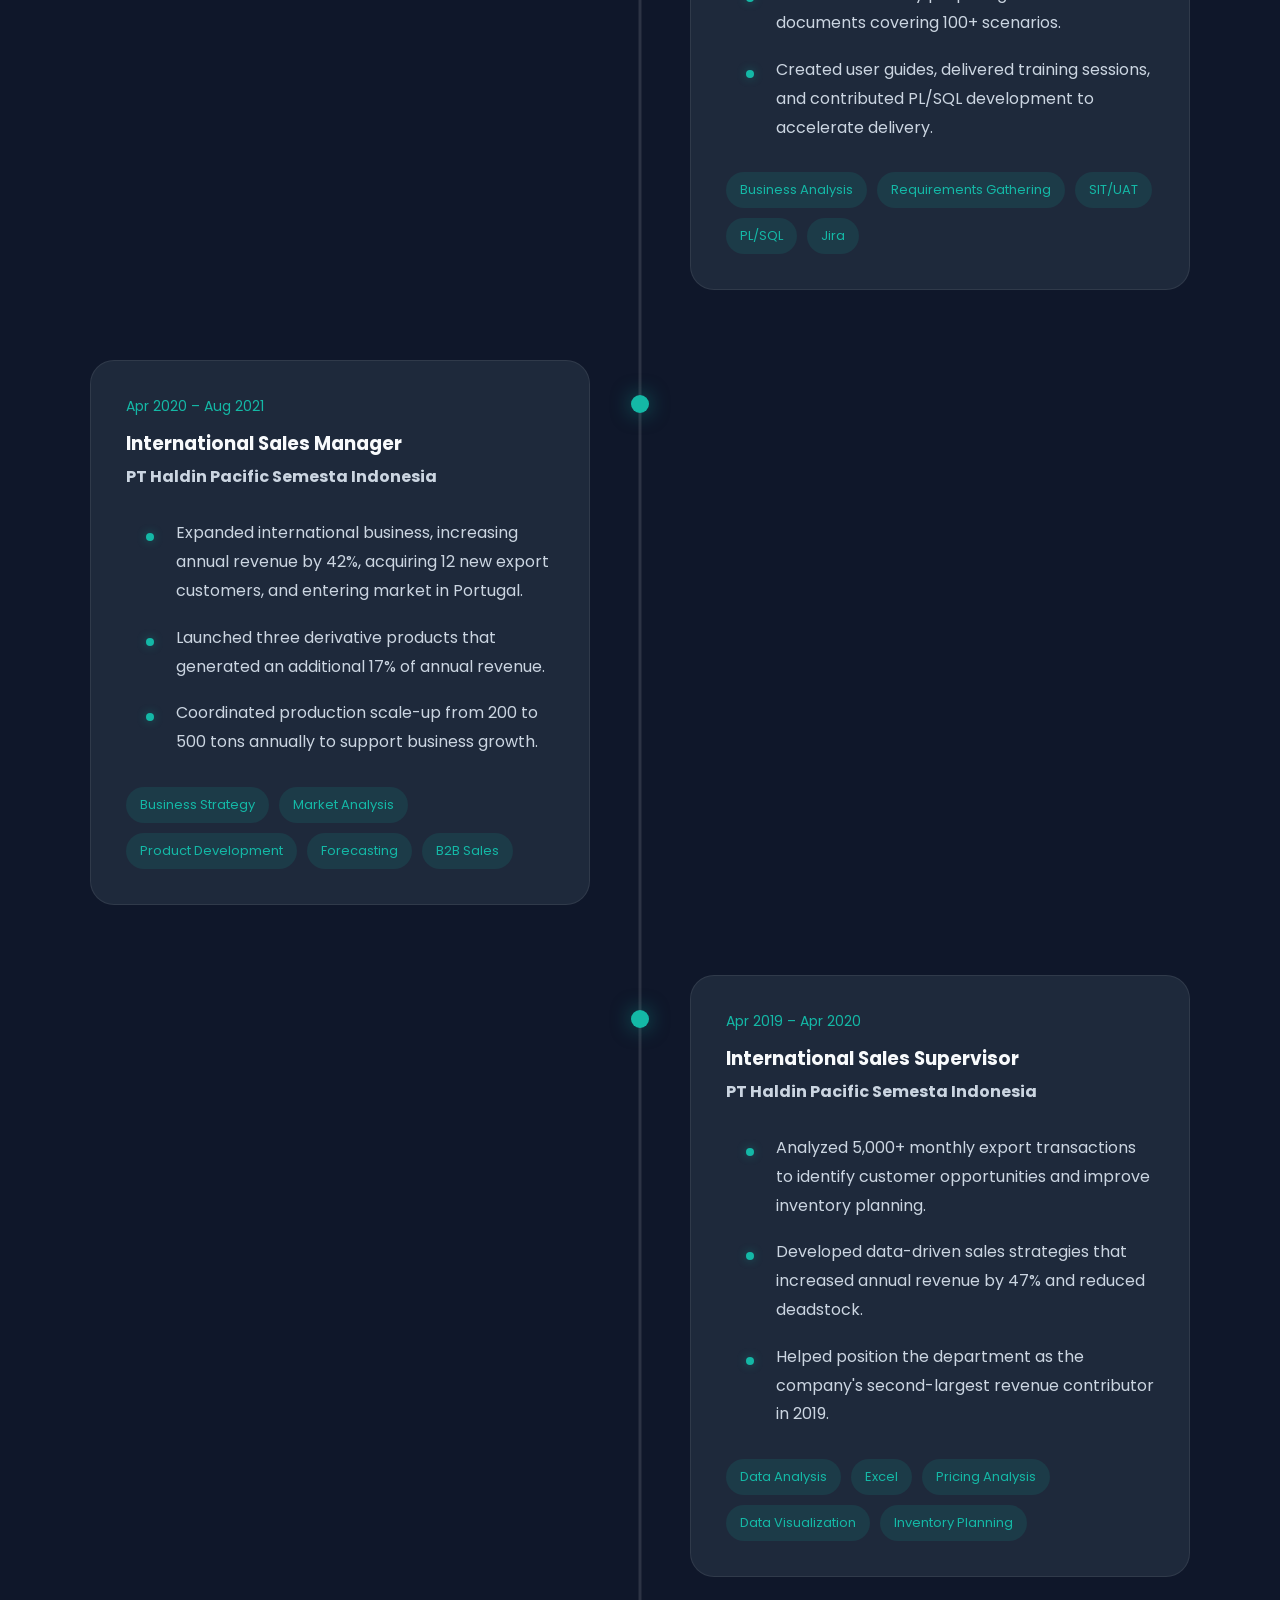
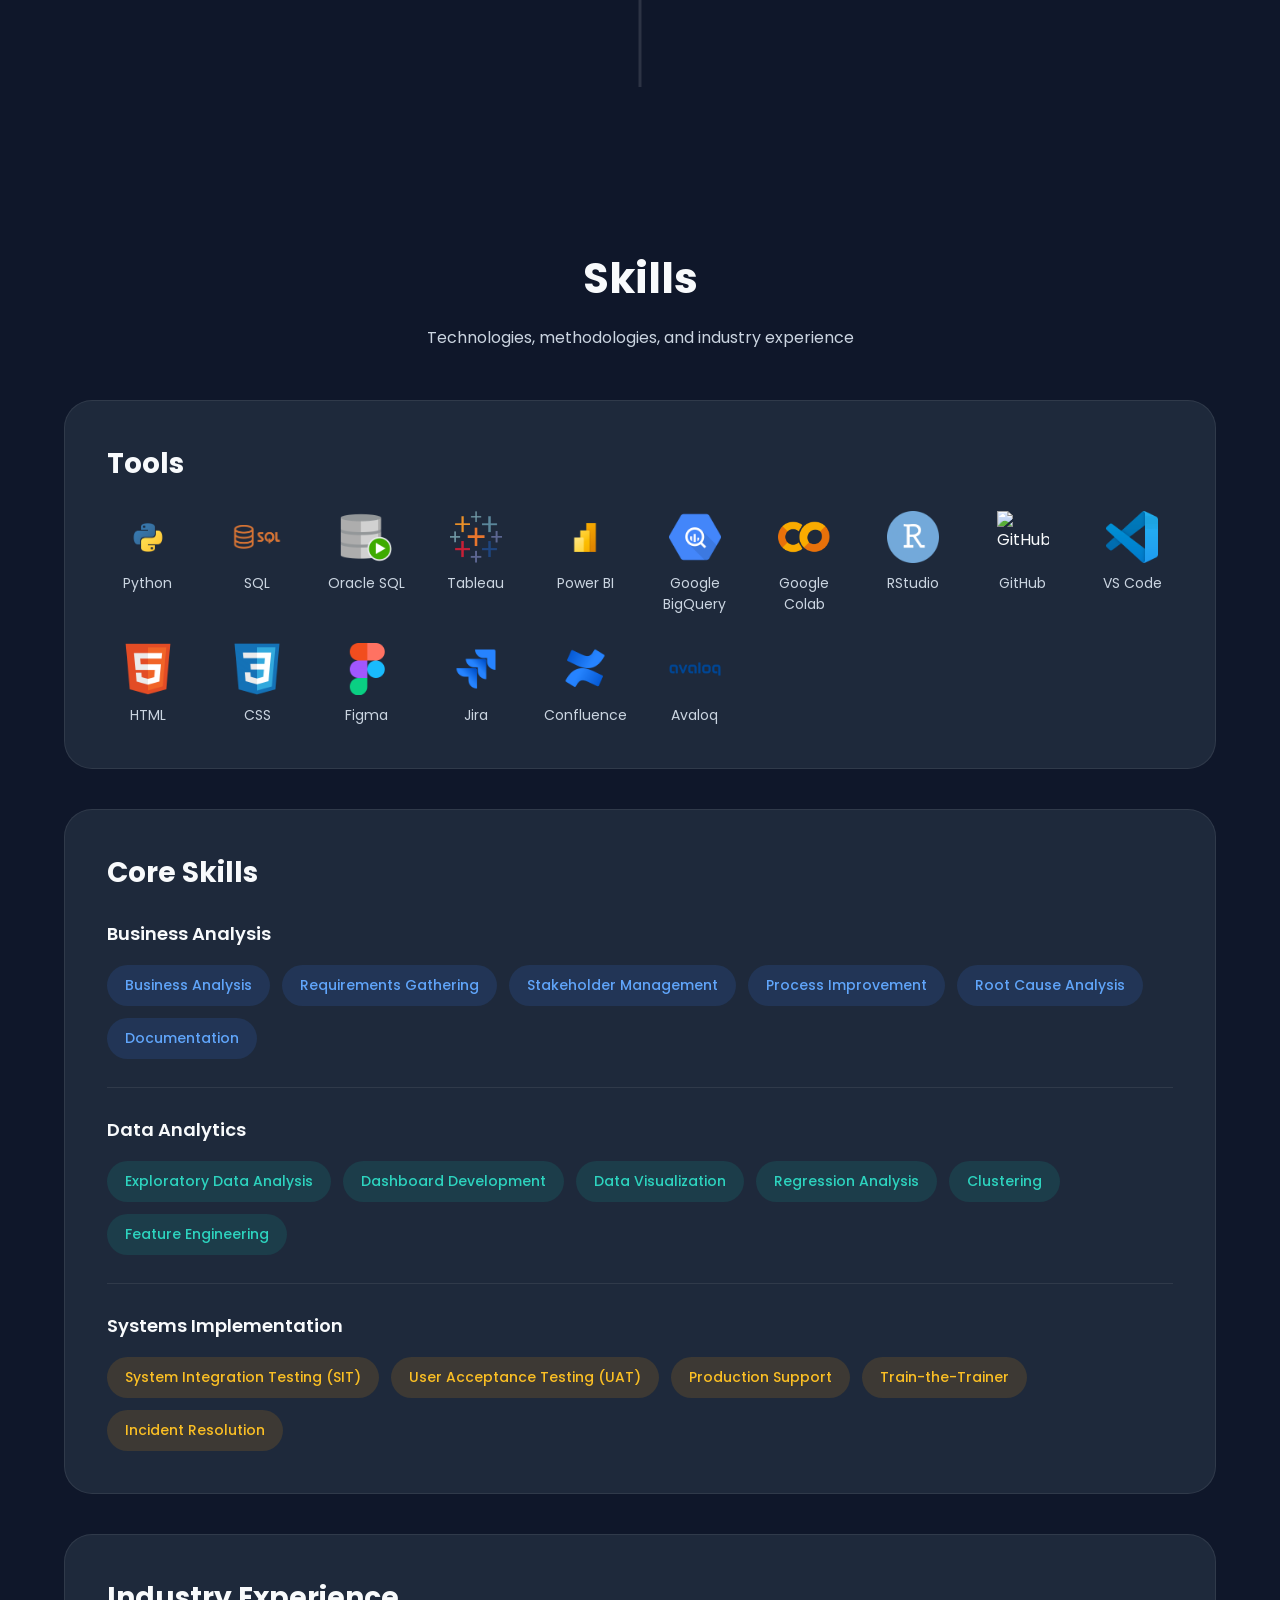
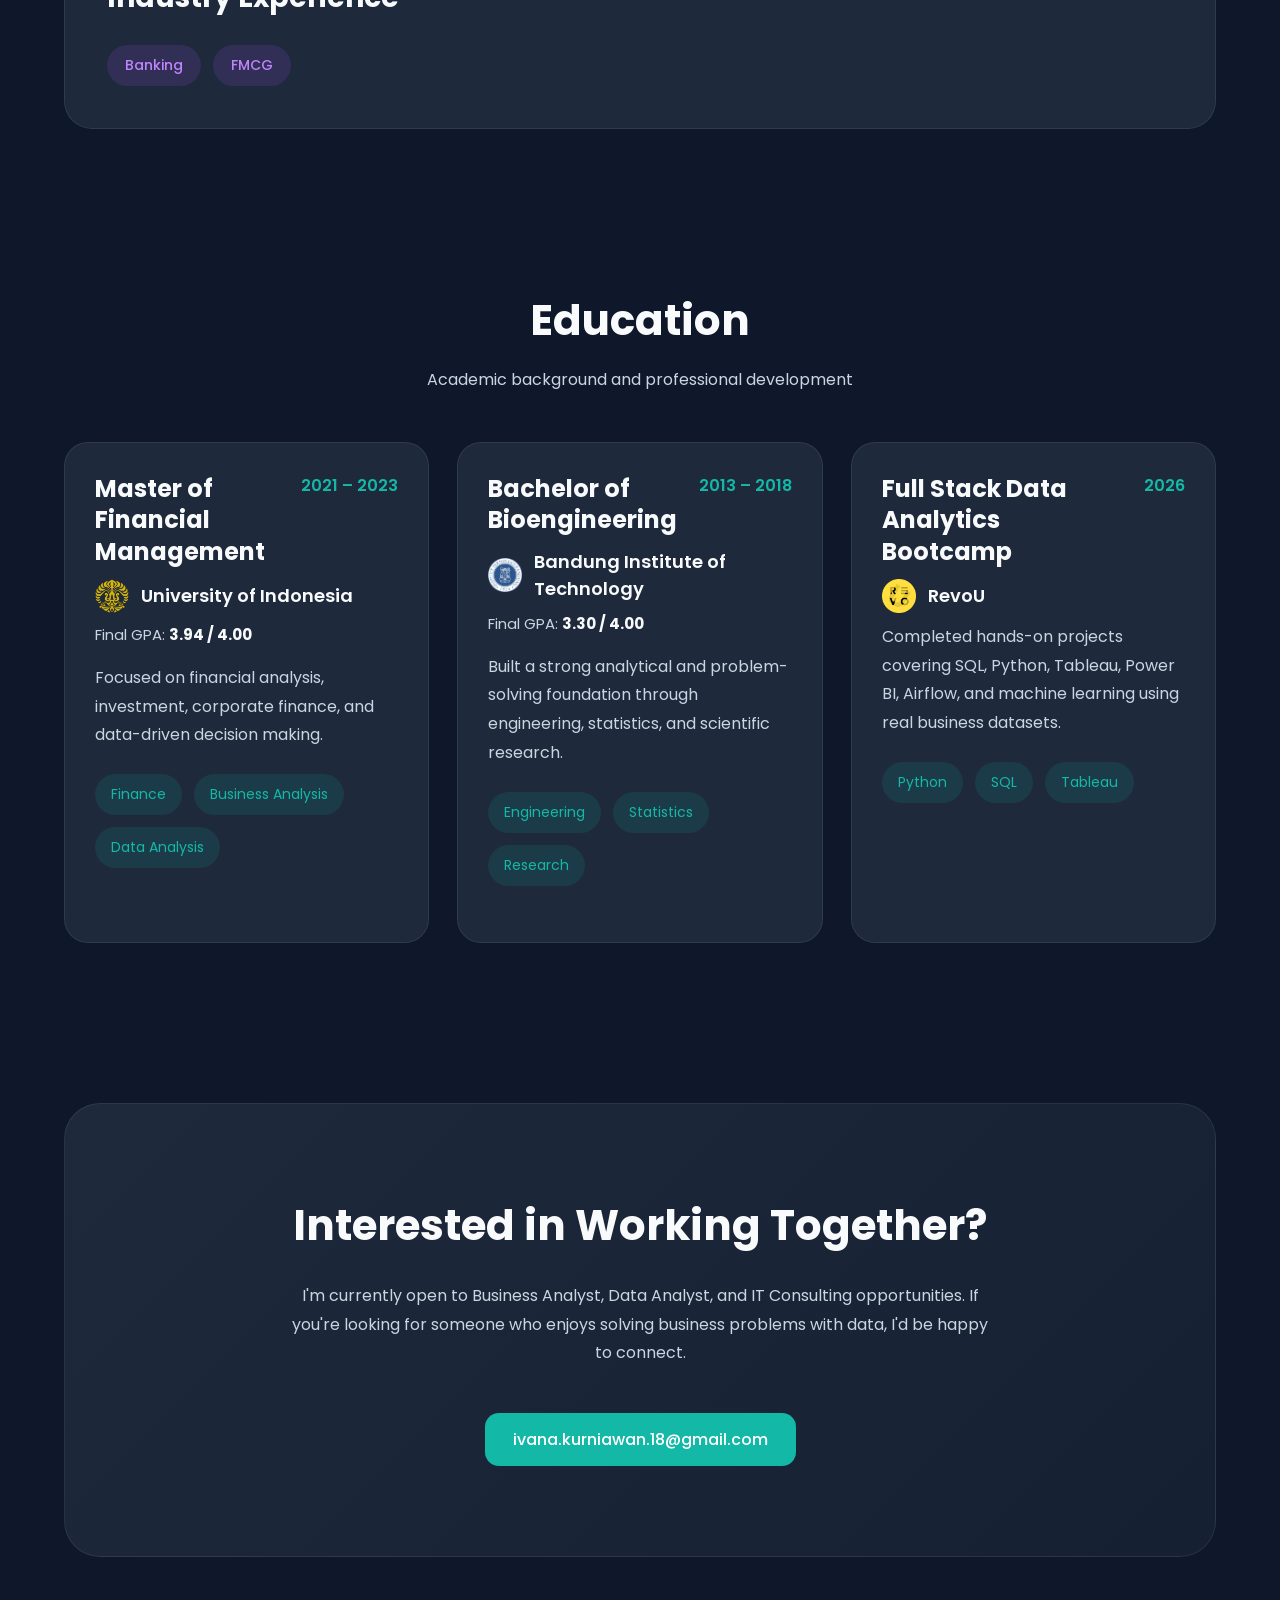
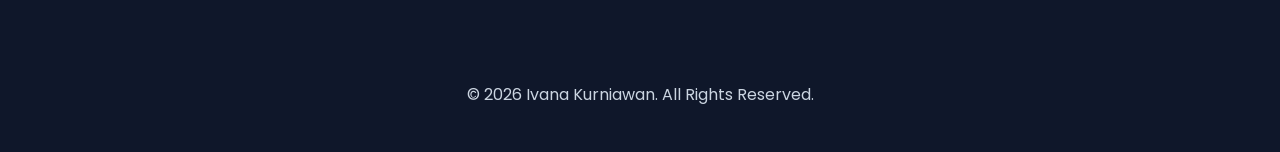
==== commit dca4dc2b: "Skills icon edit" ====
--- a/index.html
+++ b/index.html
@@ -552,8 +552,13 @@
             </div>
 
             <div class="tool-item">
-              <img src="assets/icon_bigquery.png" alt="BigQuery">
-              <span>BigQuery</span>
+              <img src="assets/icon_googlebigquery.png" alt="BigQuery">
+              <span>Google BigQuery</span>
+            </div>
+
+            <div class="tool-item">
+              <img src="assets/icon_googlecolab.png" alt="Google Colab">
+              <span>Google Colab</span>
             </div>
 
             <div class="tool-item">
@@ -562,7 +567,7 @@
             </div>
 
             <div class="tool-item">
-              <img src="assets/icon_github.png" alt="GitHub">
+              <img src="assets/icon_github.svg" alt="GitHub">
               <span>GitHub</span>
             </div>
 
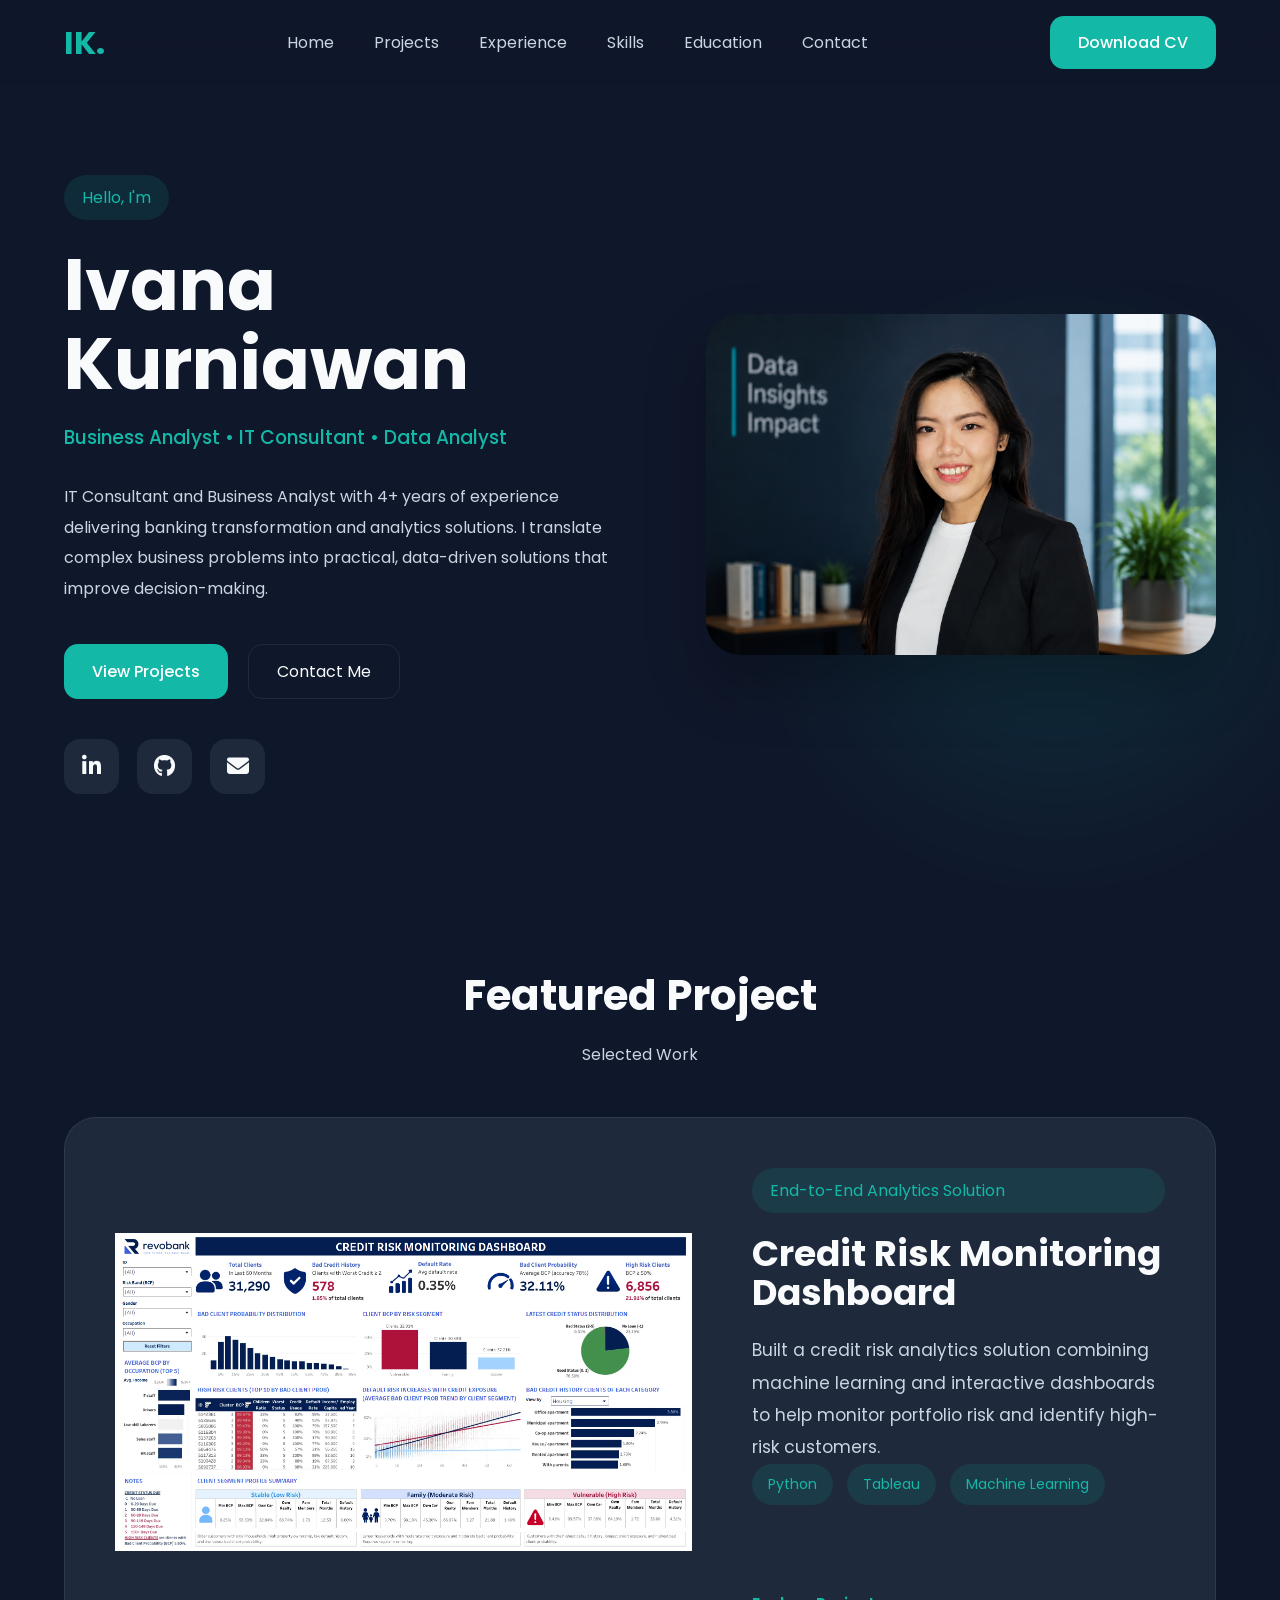
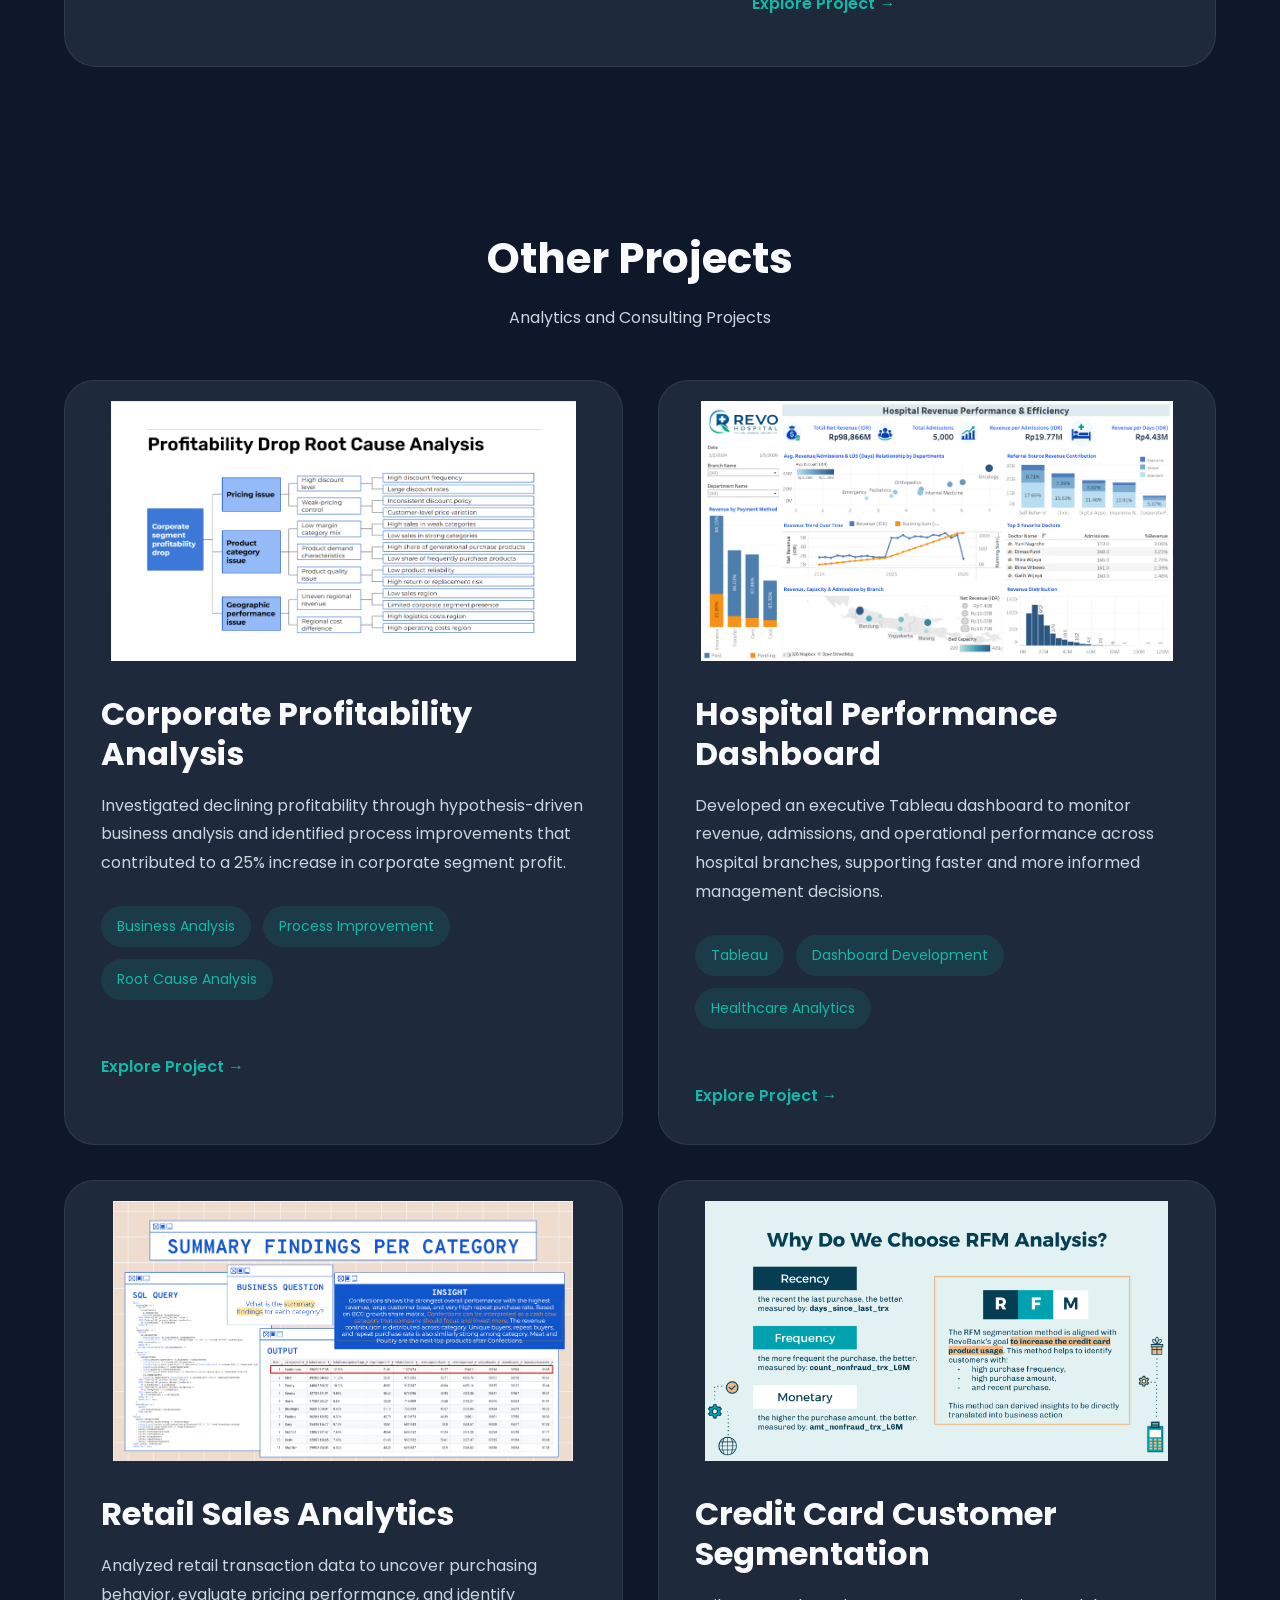
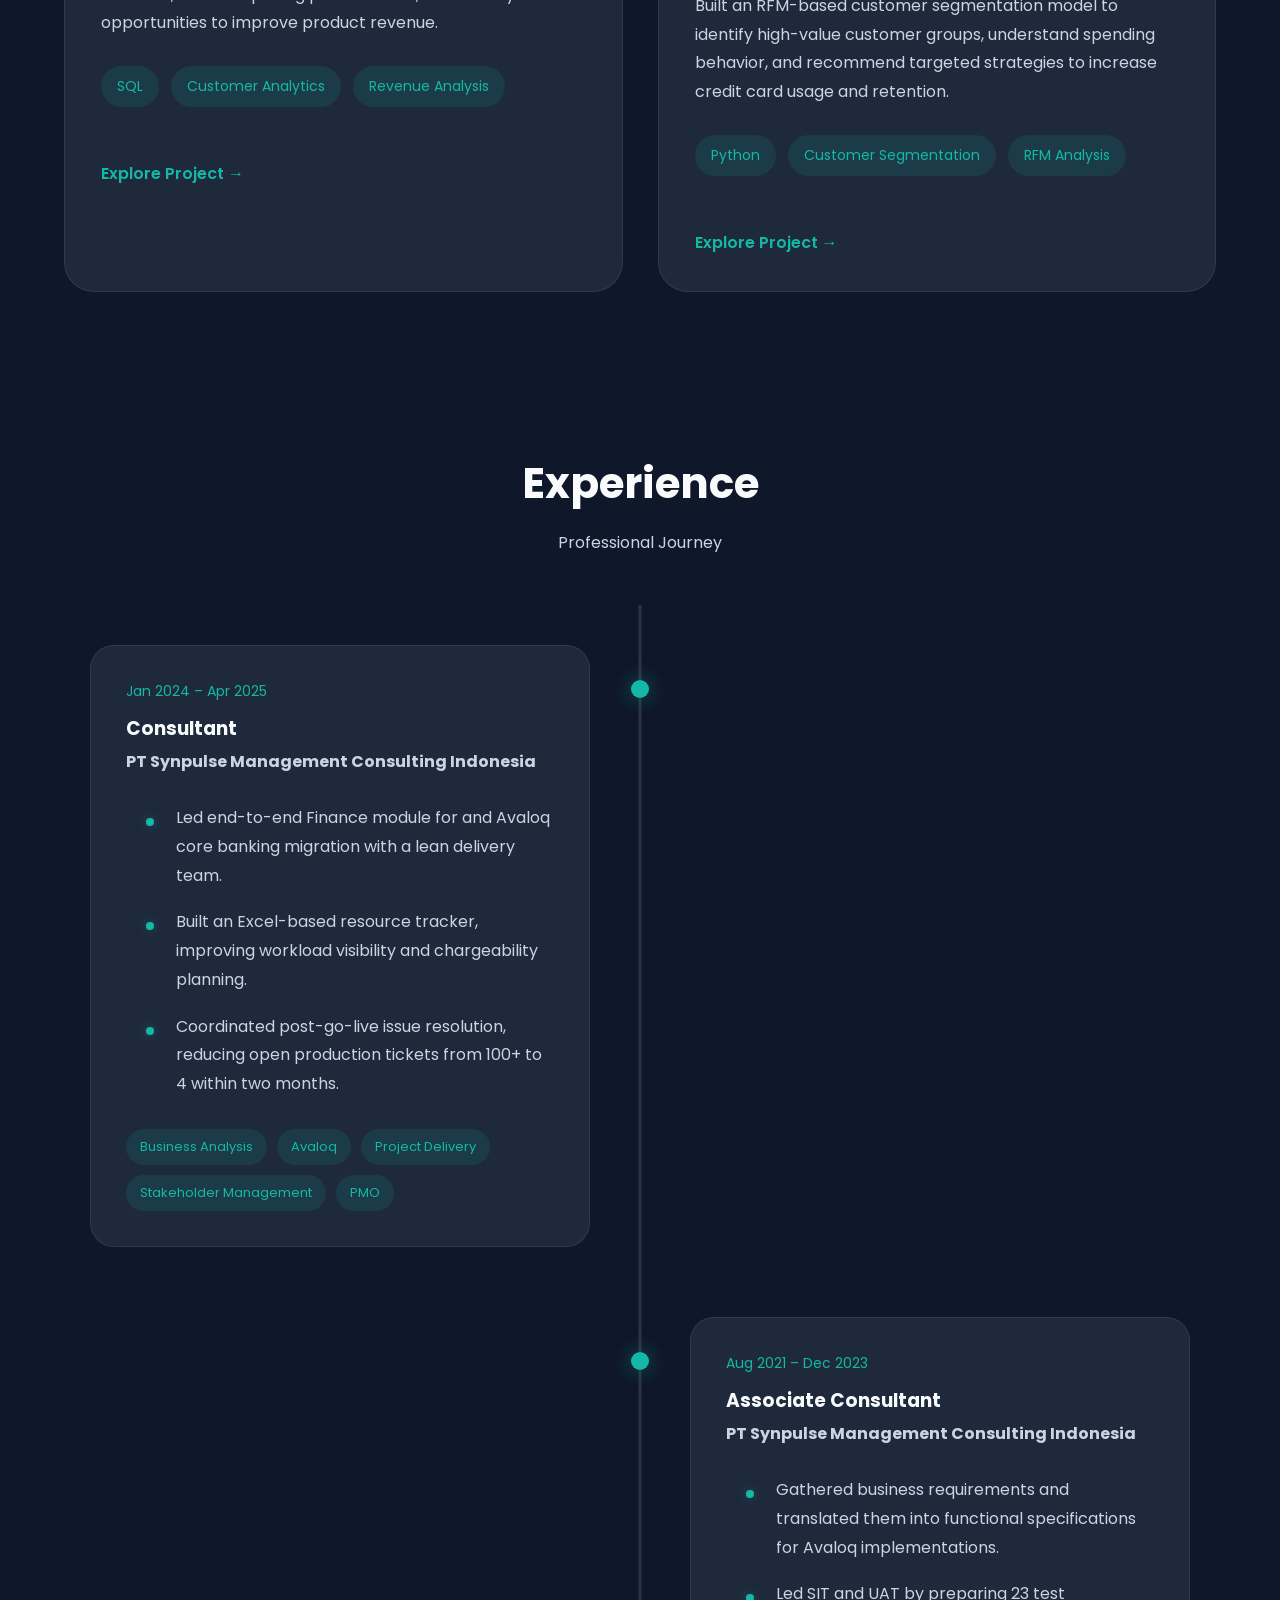
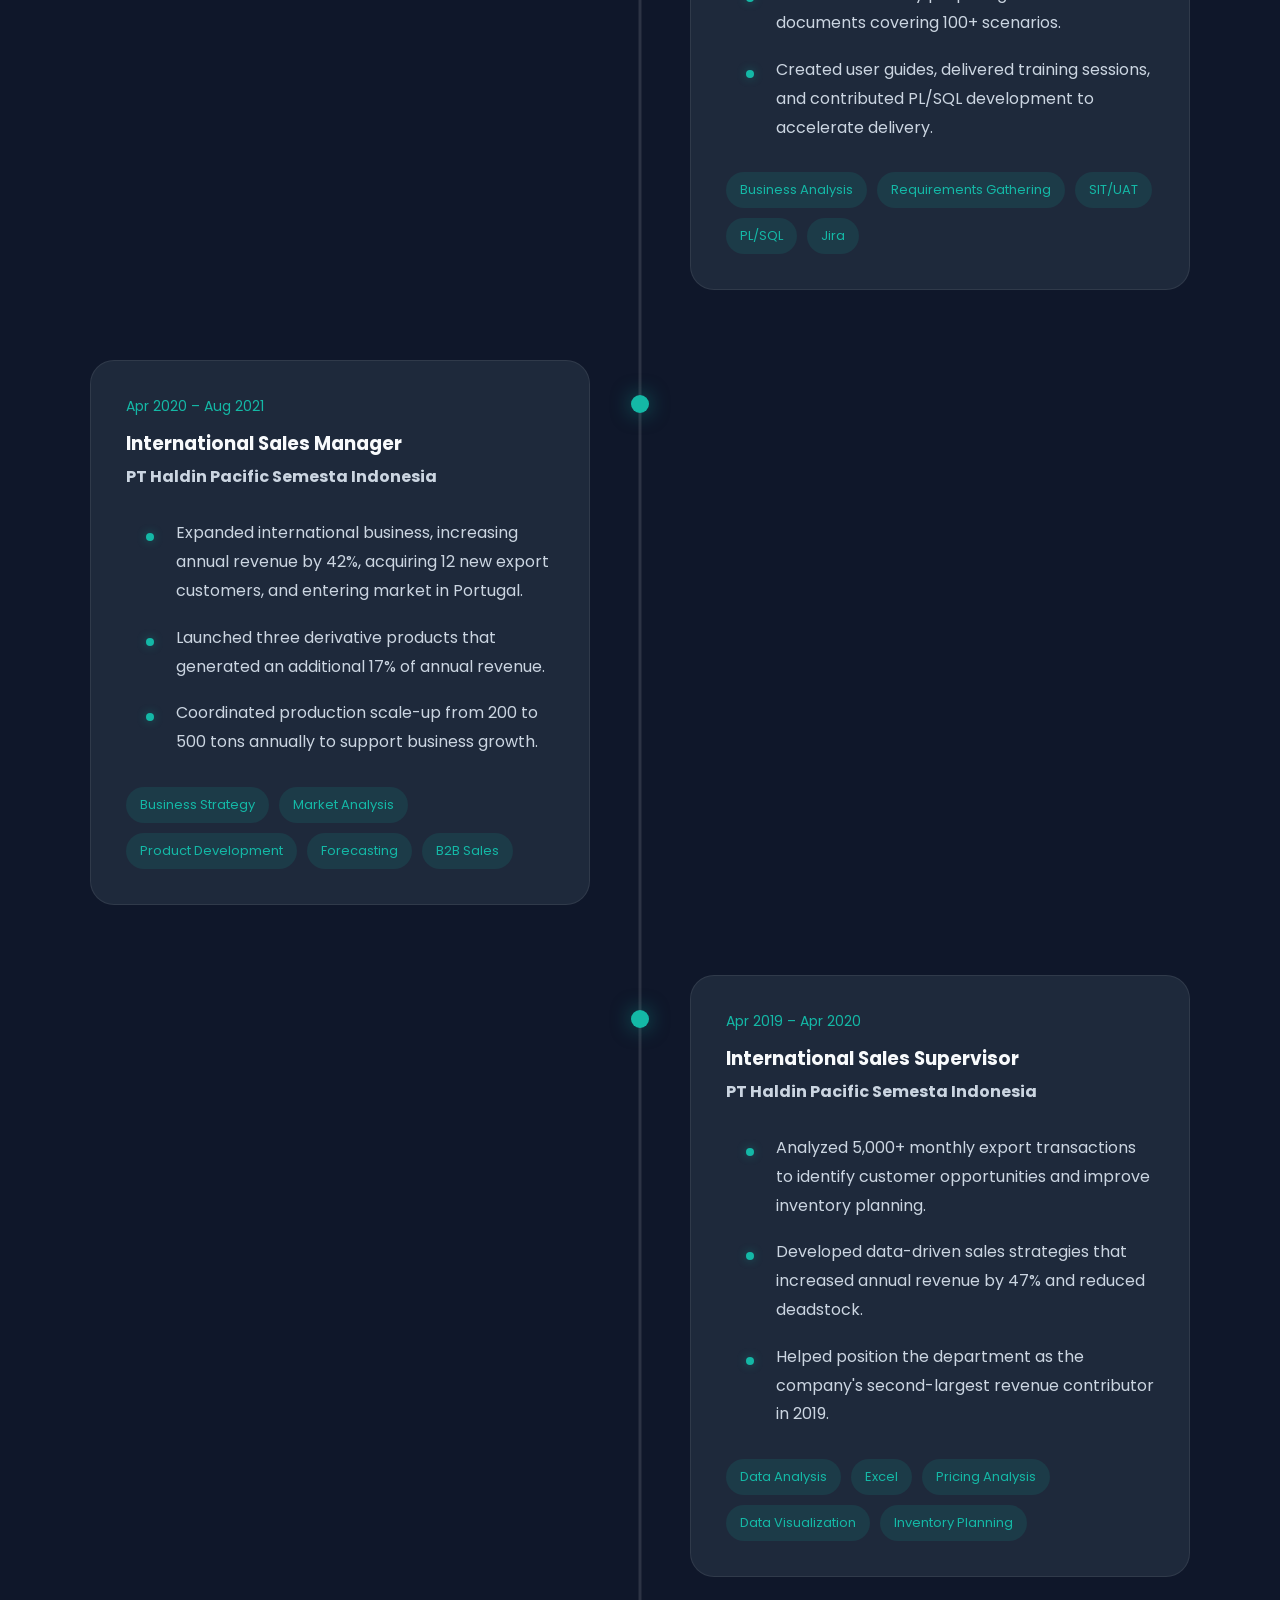
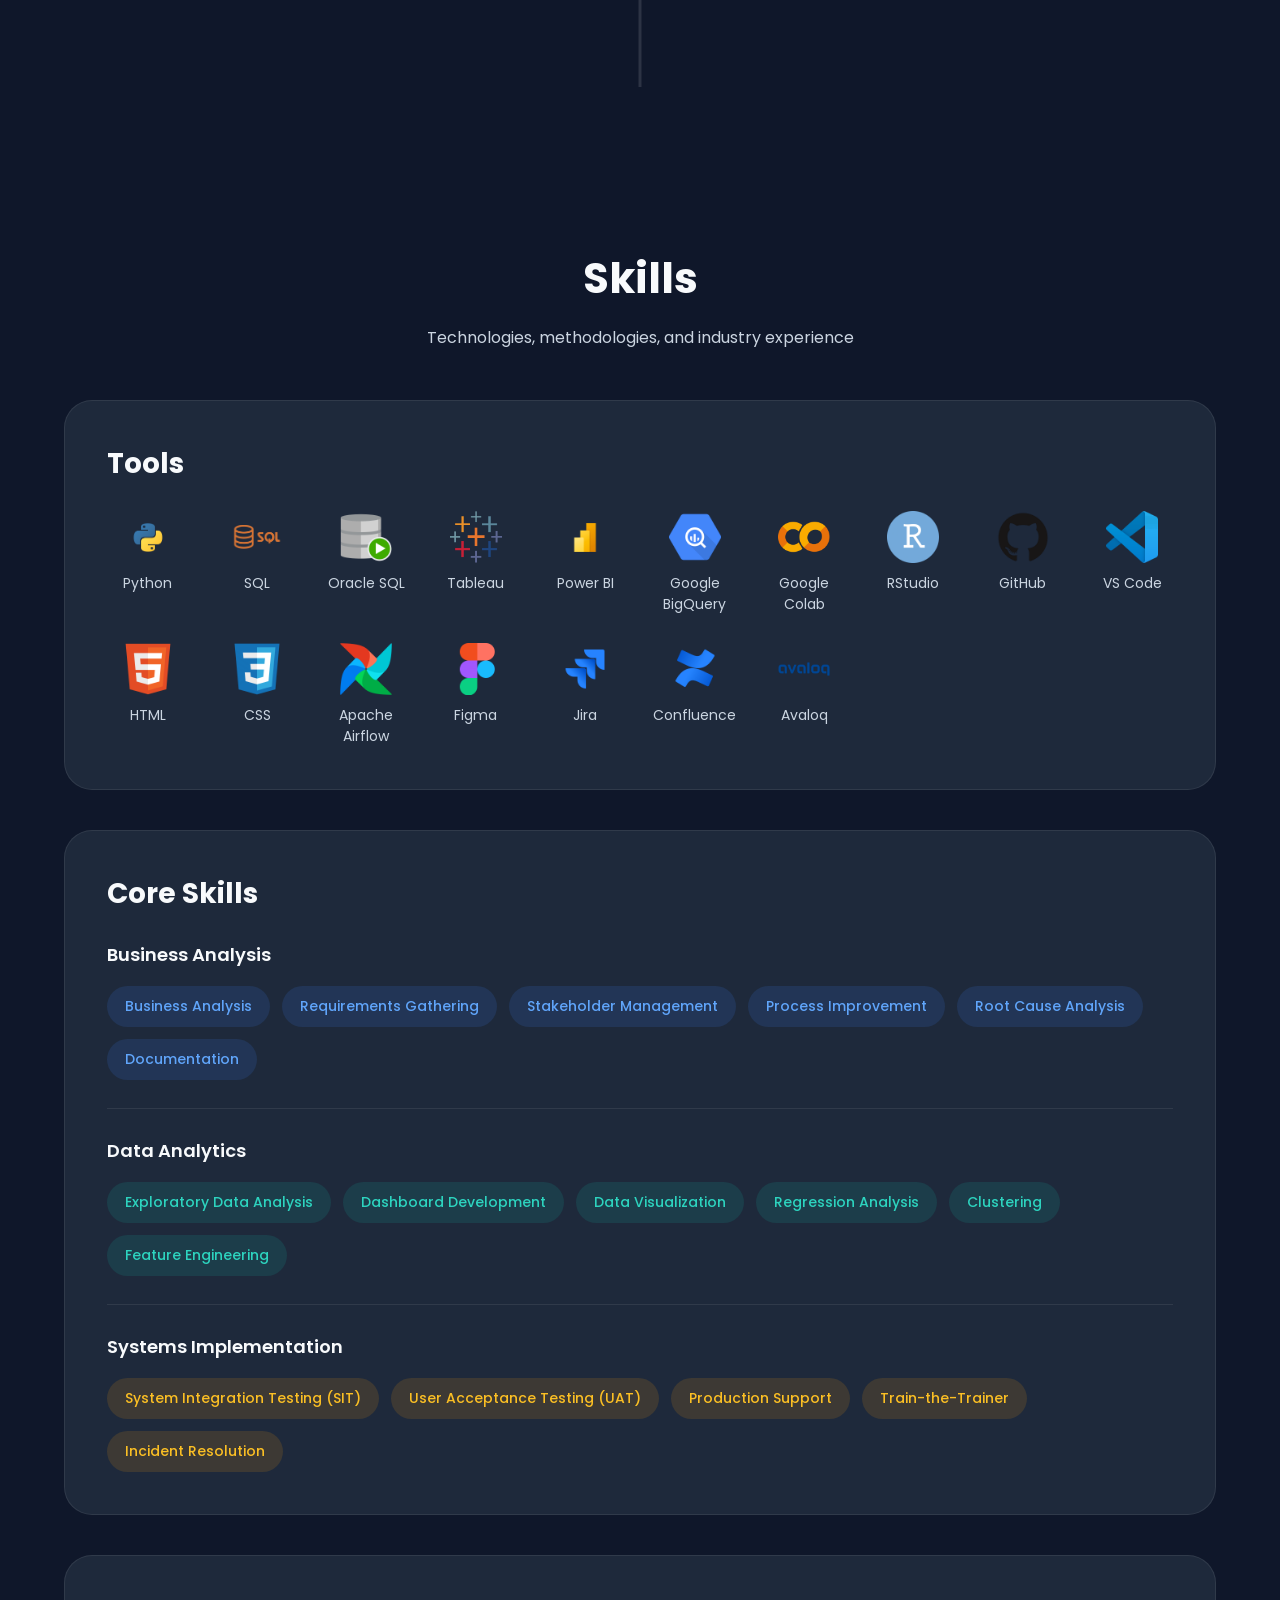
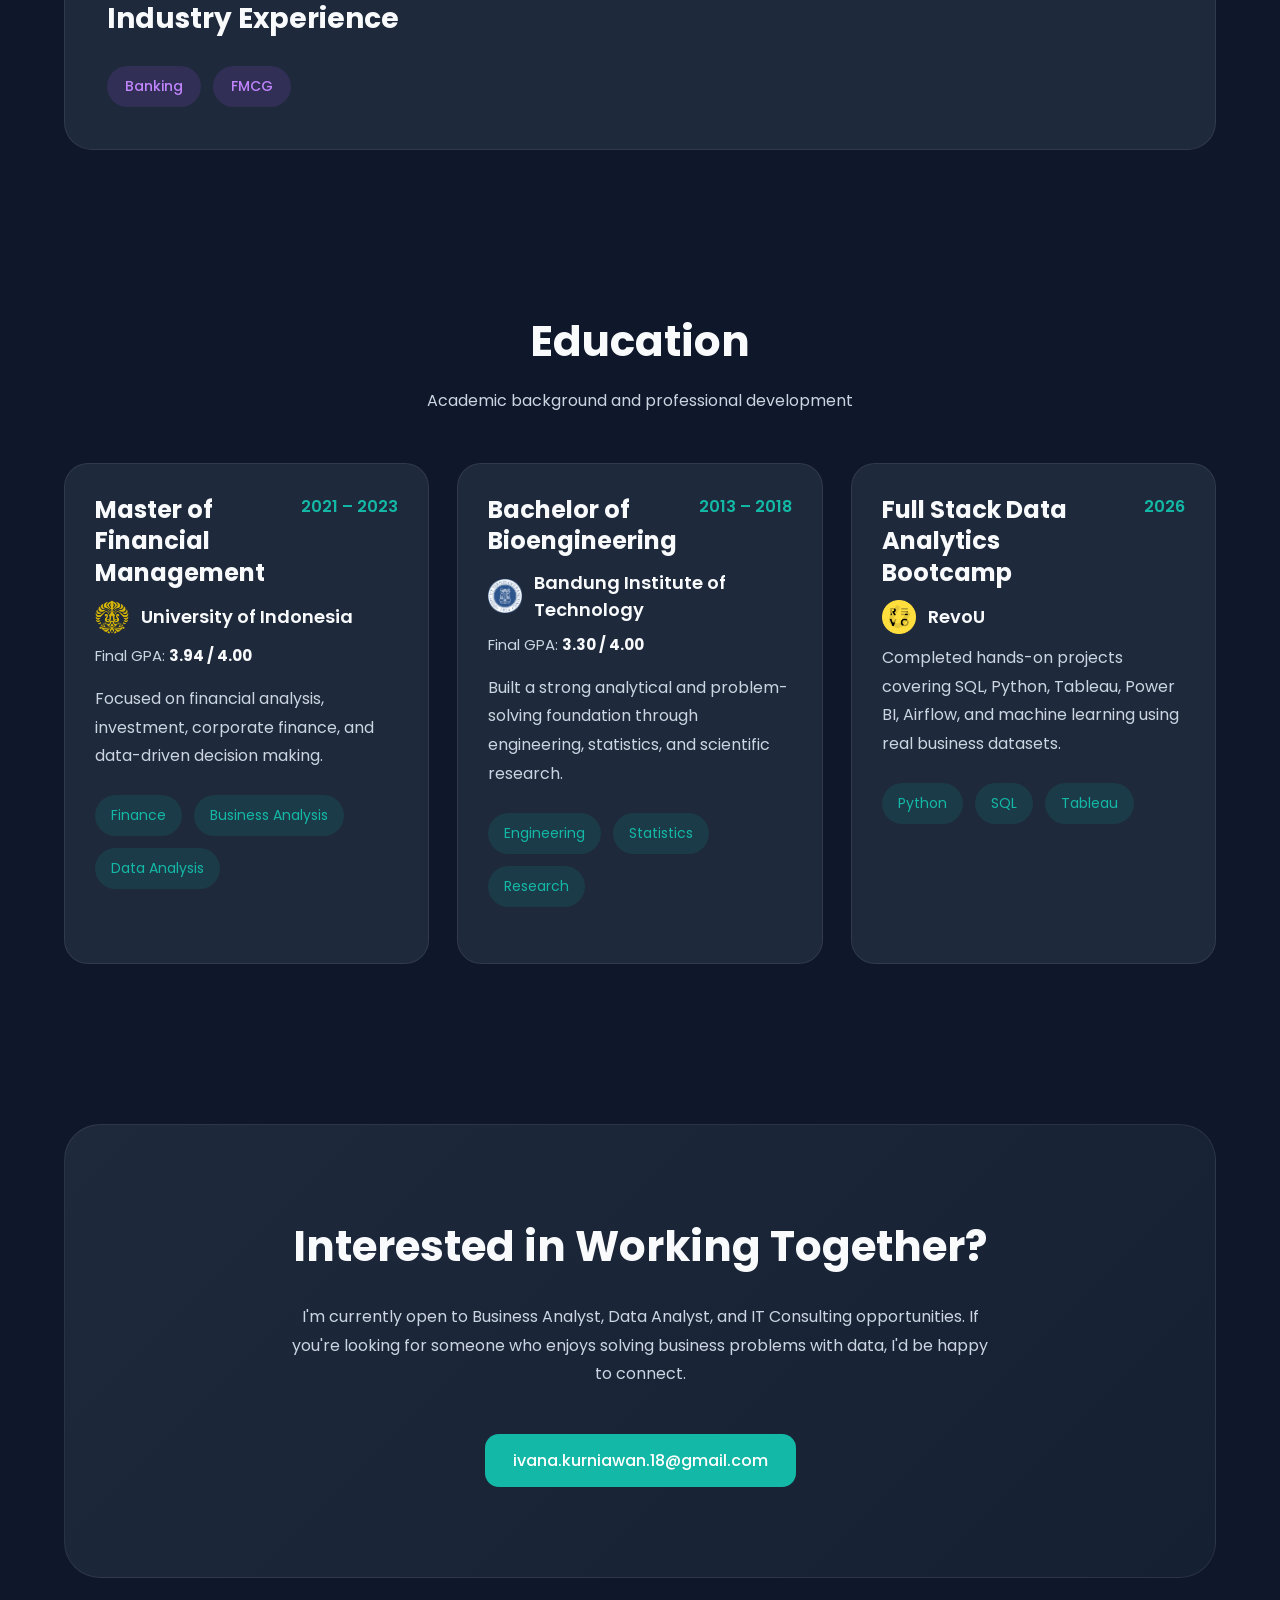
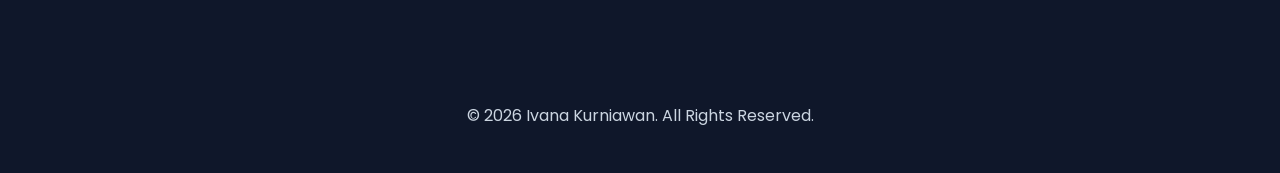
==== commit 0c3a88a1: "Skills github + airflow icon edit" ====
--- a/index.html
+++ b/index.html
@@ -75,7 +75,7 @@
 
         <p>
           IT Consultant and Business Analyst with 4+ years of experience delivering banking transformation and analytics
-          initiatives. I translate complex business problems into practical, data-driven solutions that improve
+          solutions. I translate complex business problems into practical, data-driven solutions that improve
           decision-making.
         </p>
 
@@ -567,7 +567,7 @@
             </div>
 
             <div class="tool-item">
-              <img src="assets/icon_github.svg" alt="GitHub">
+              <img src="assets/icon_github.png" alt="GitHub">
               <span>GitHub</span>
             </div>
 
@@ -584,6 +584,11 @@
             <div class="tool-item">
               <img src="assets/icon_css.png" alt="CSS">
               <span>CSS</span>
+            </div>
+
+            <div class="tool-item">
+              <img src="assets/icon_airflow.png" alt="Airflow">
+              <span>Apache Airflow</span>
             </div>
 
             <div class="tool-item">
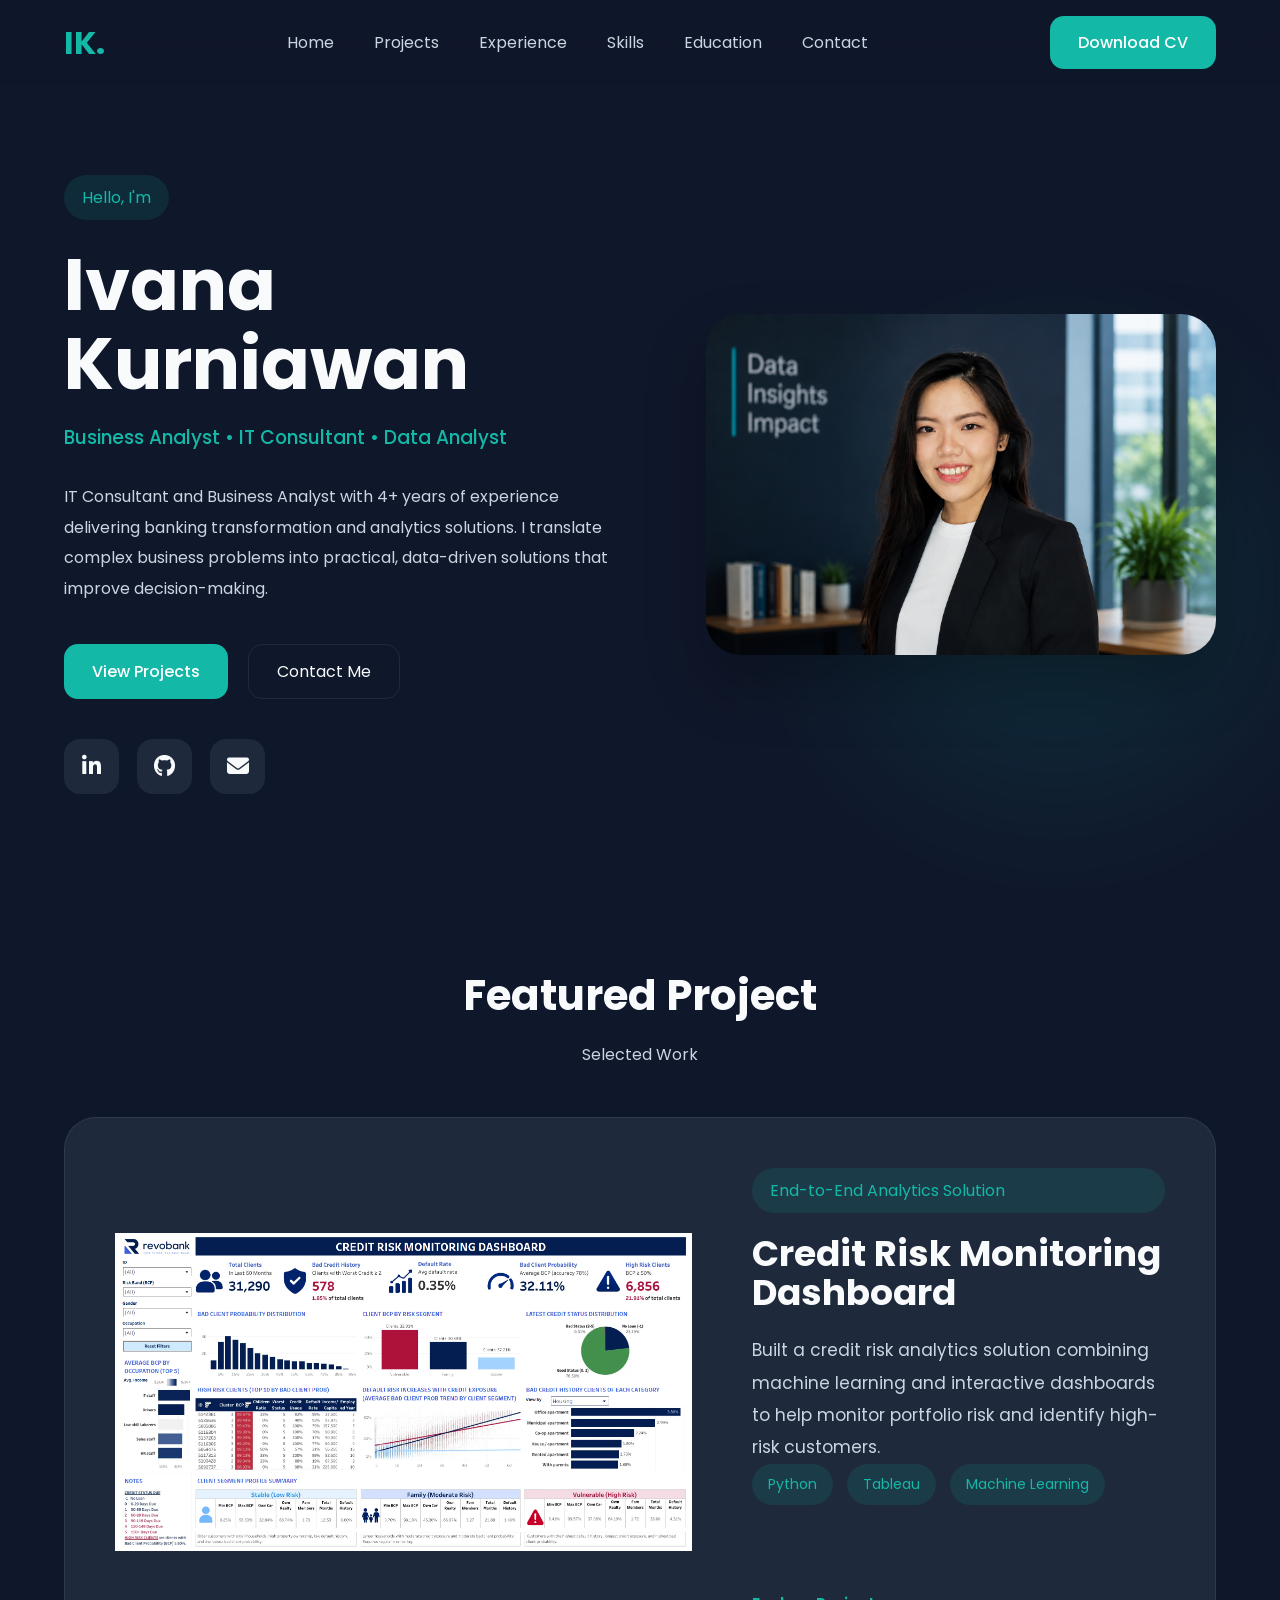
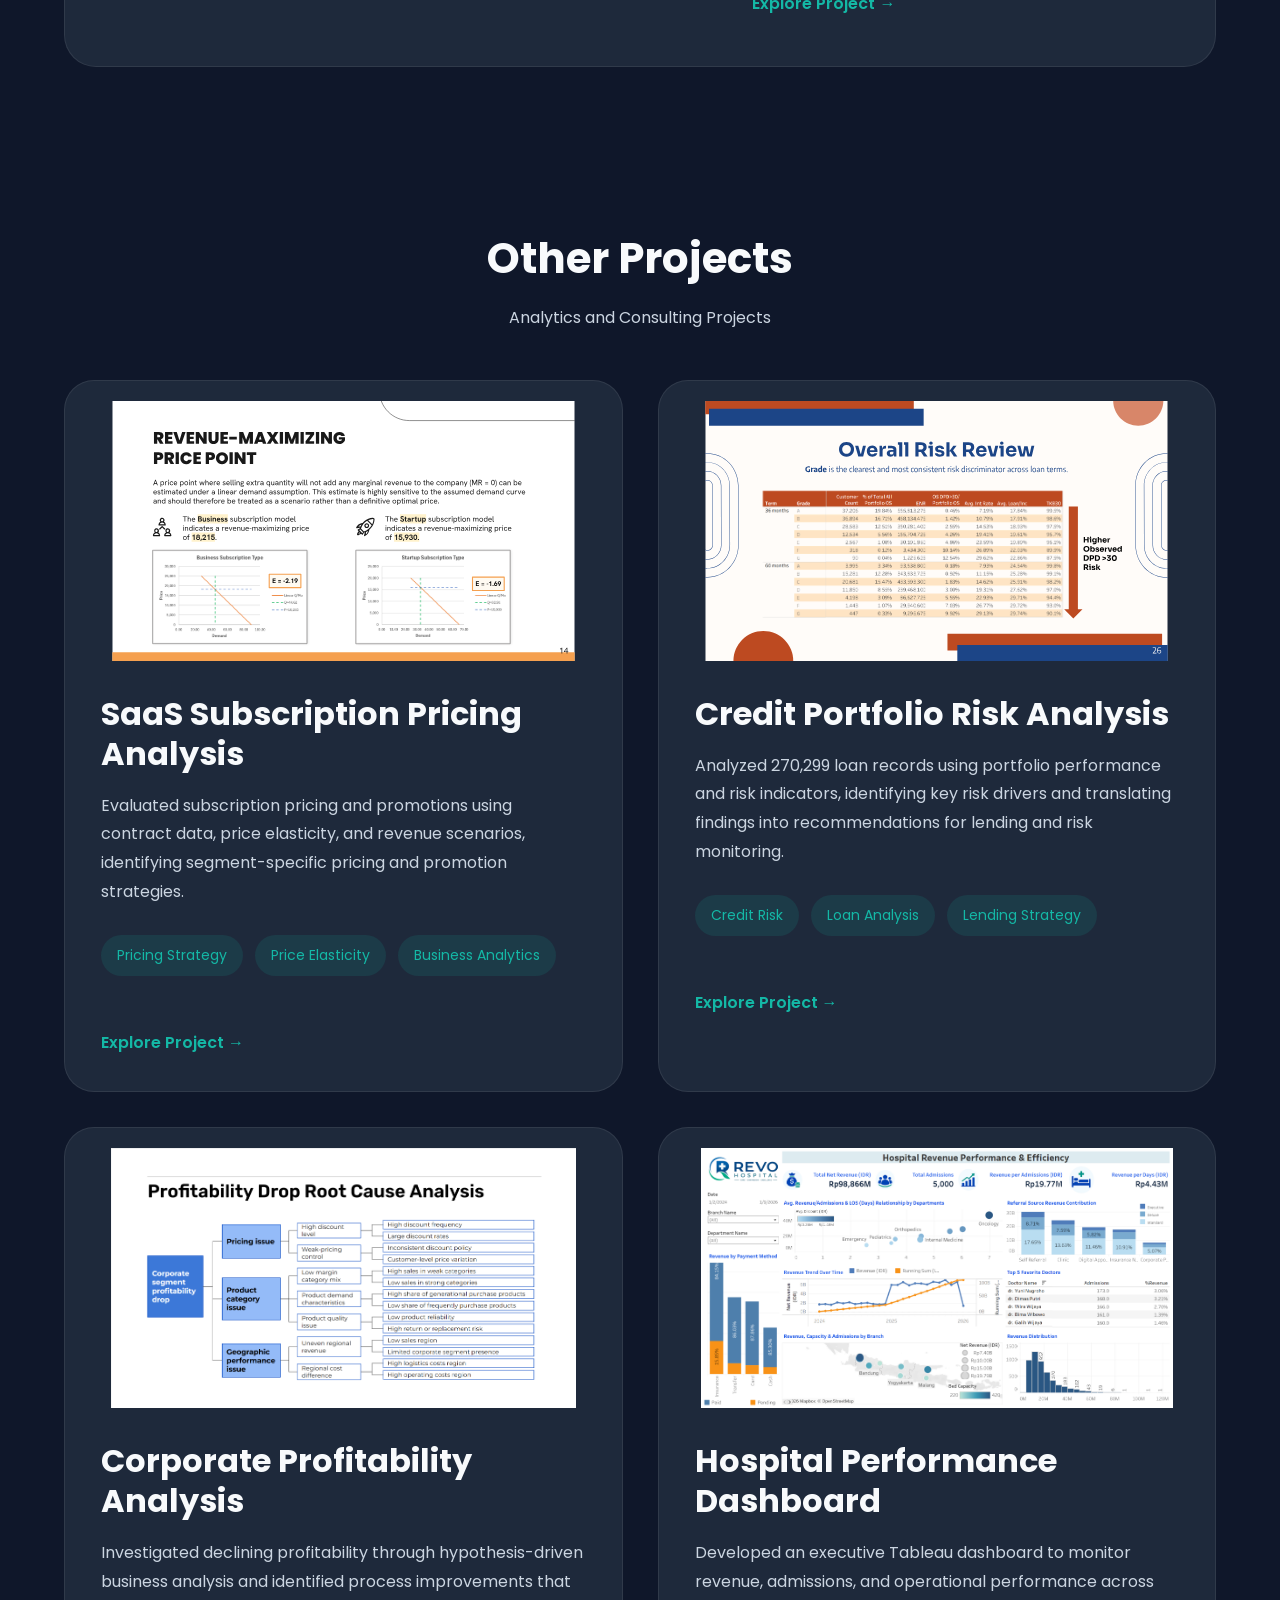
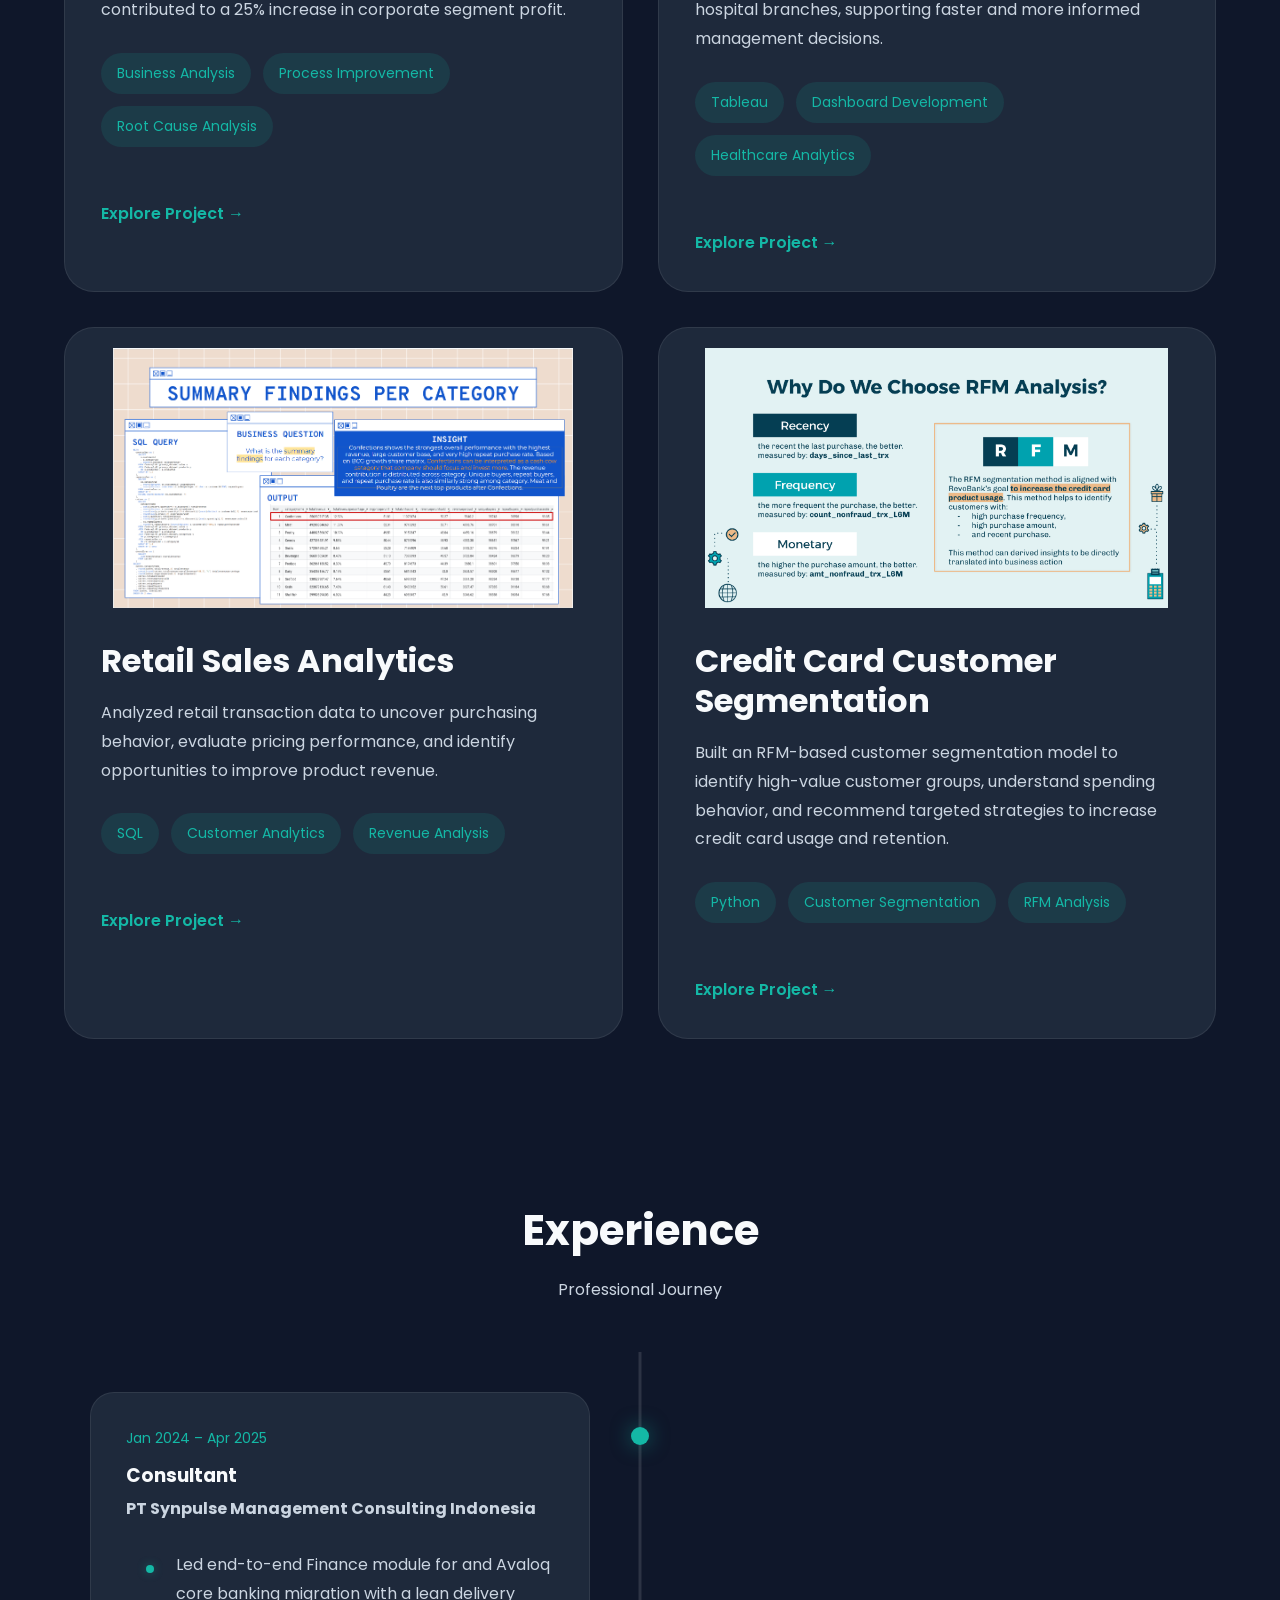
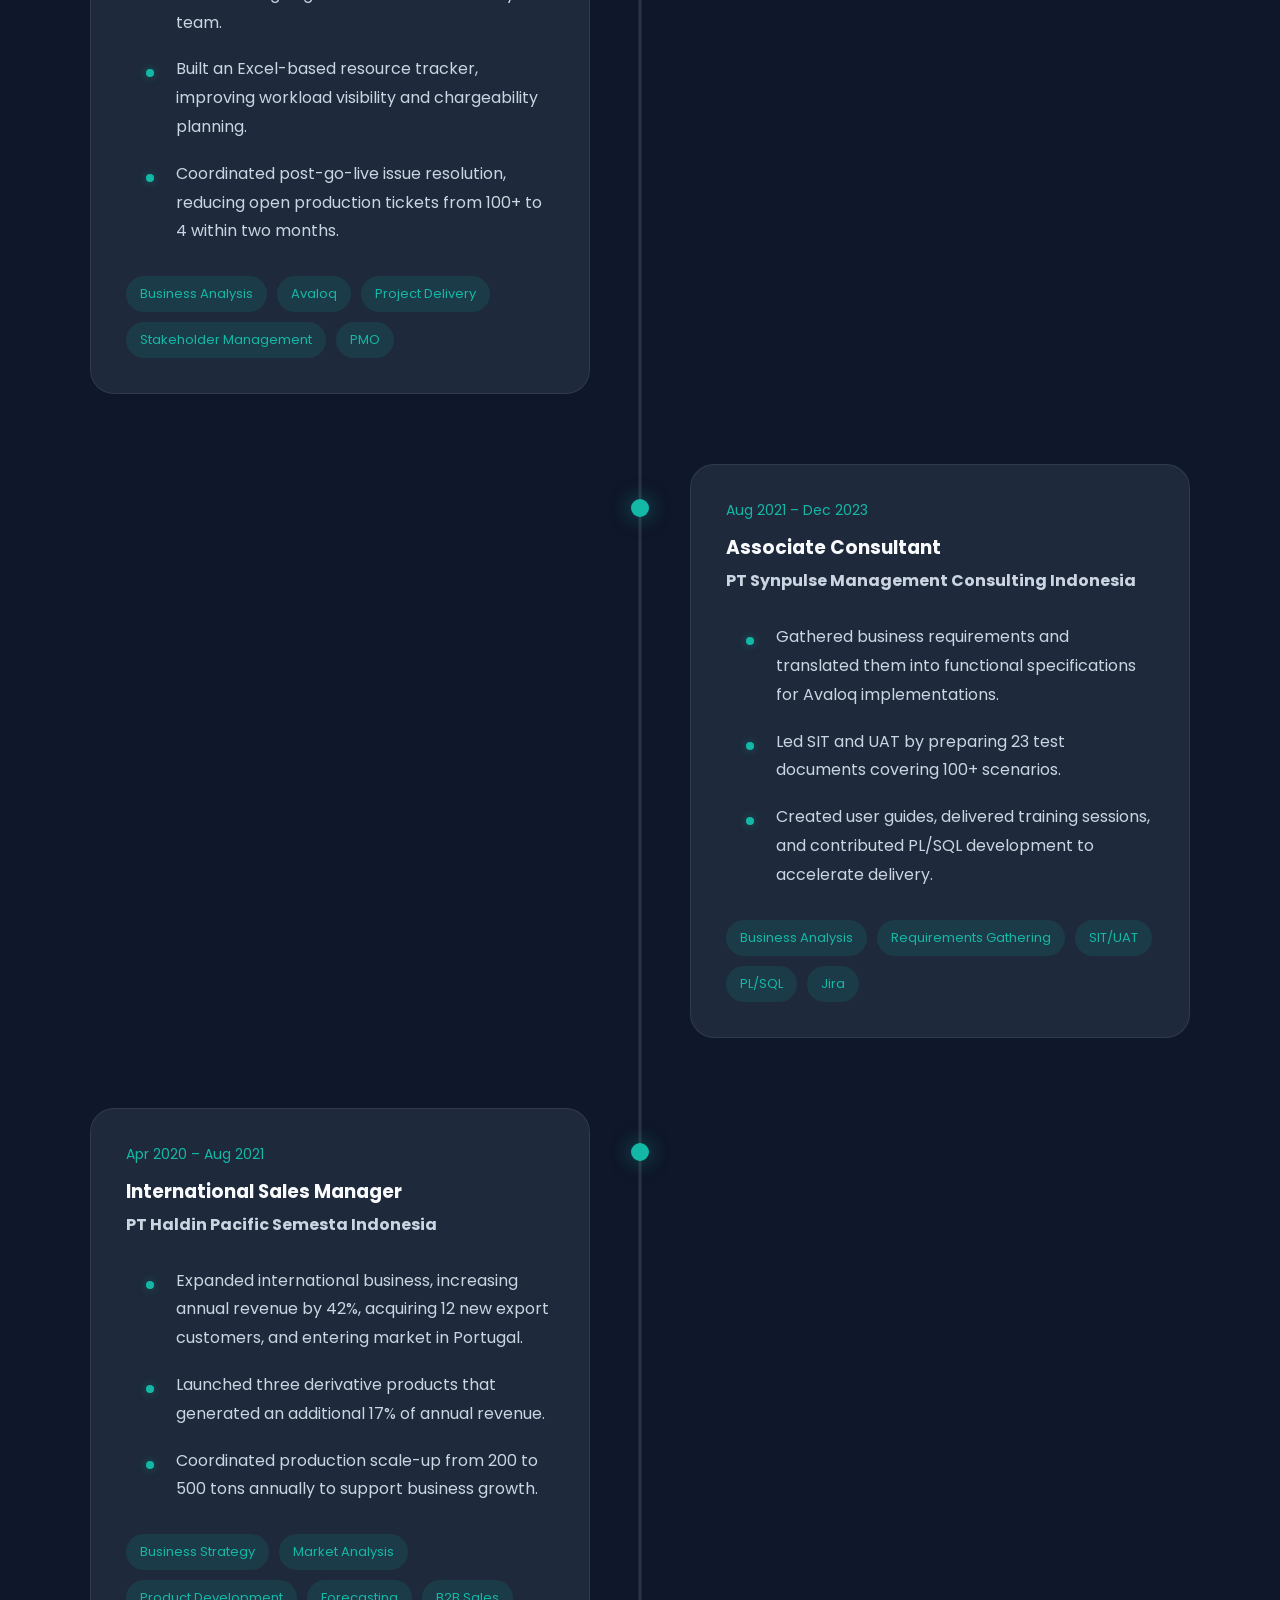
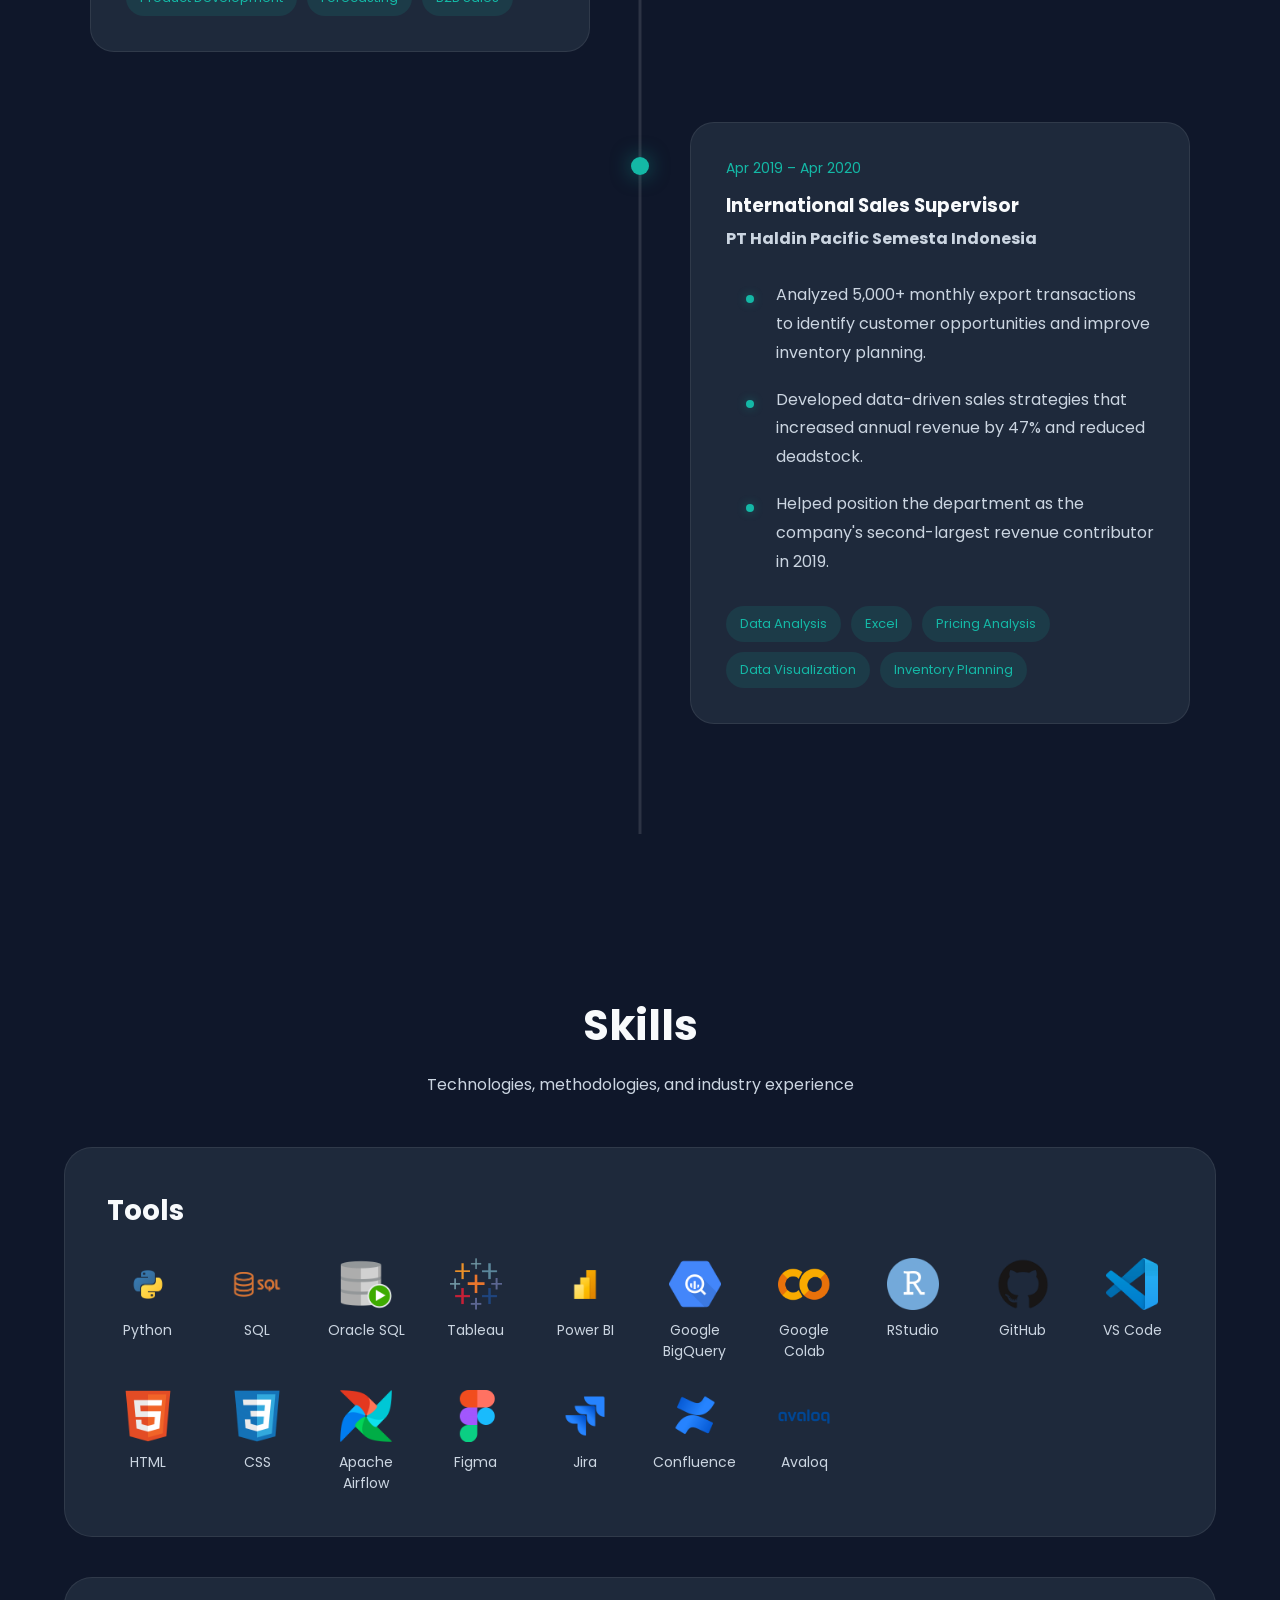
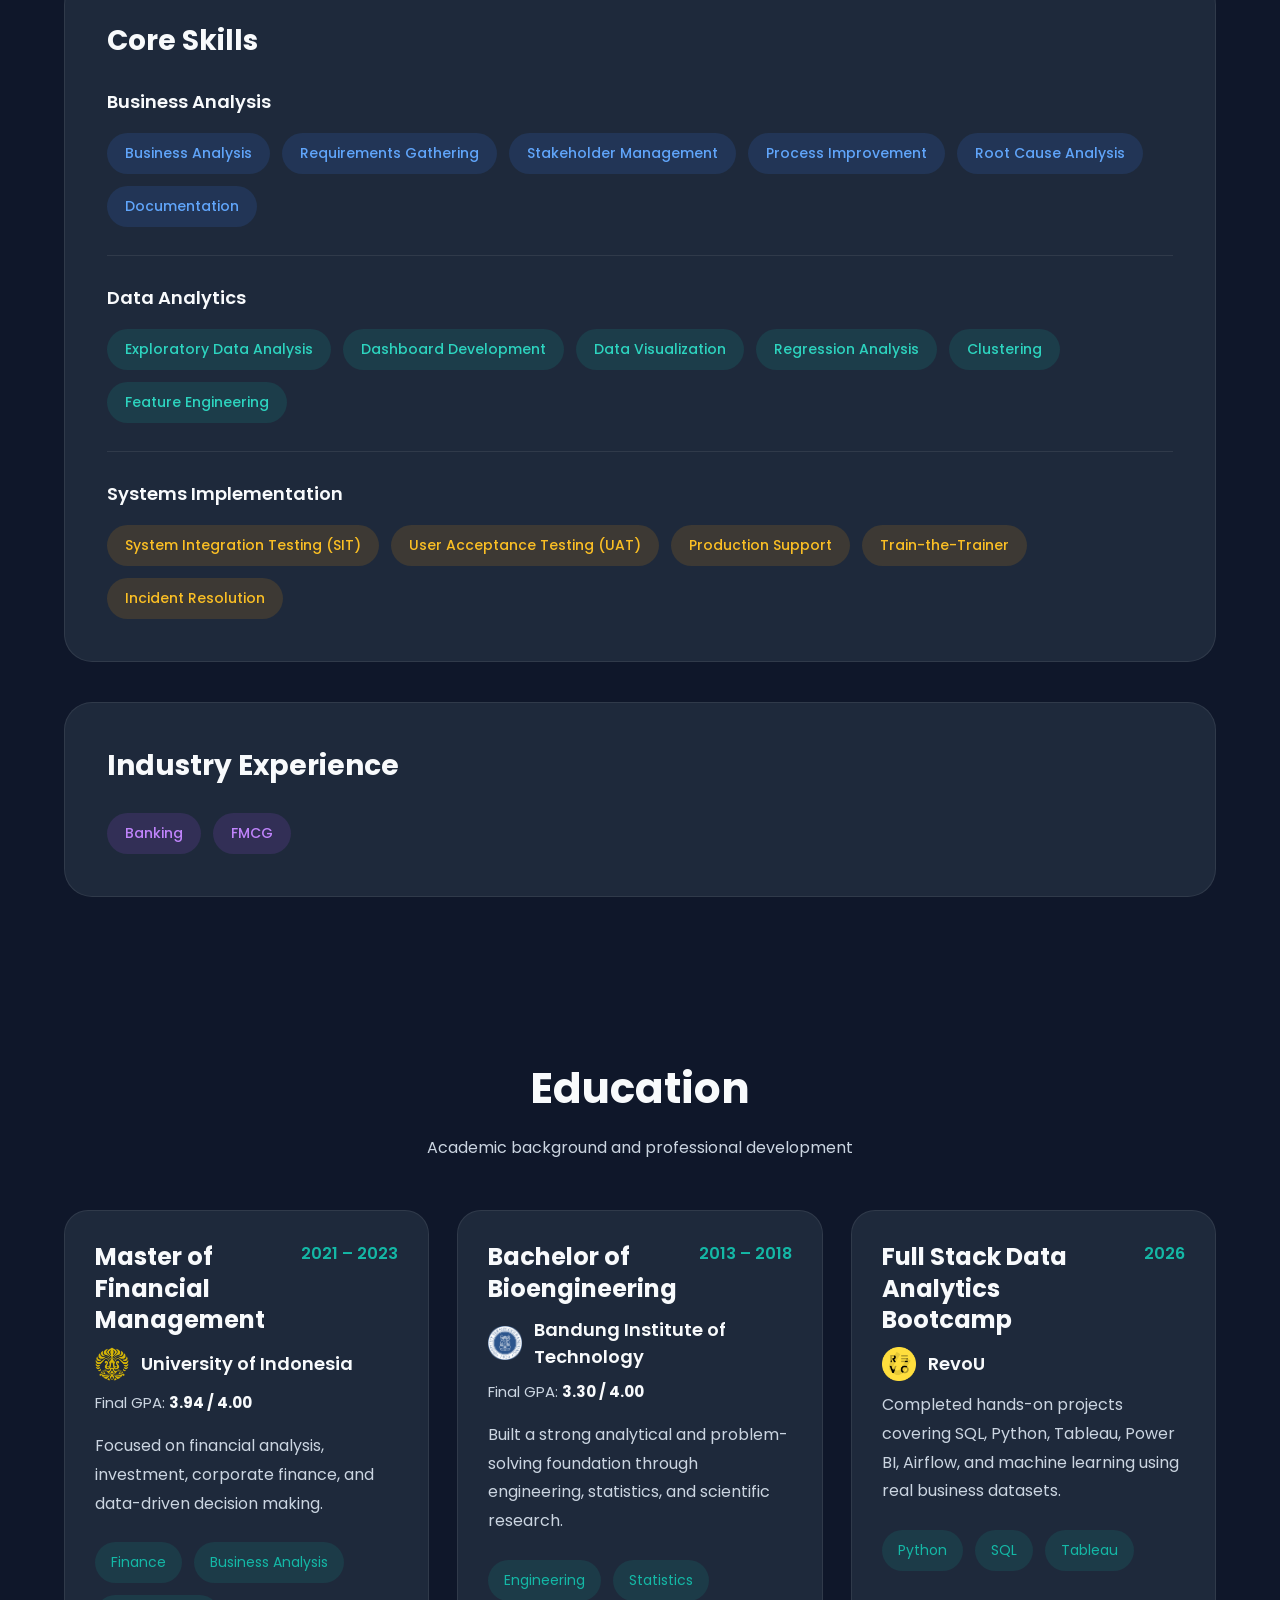
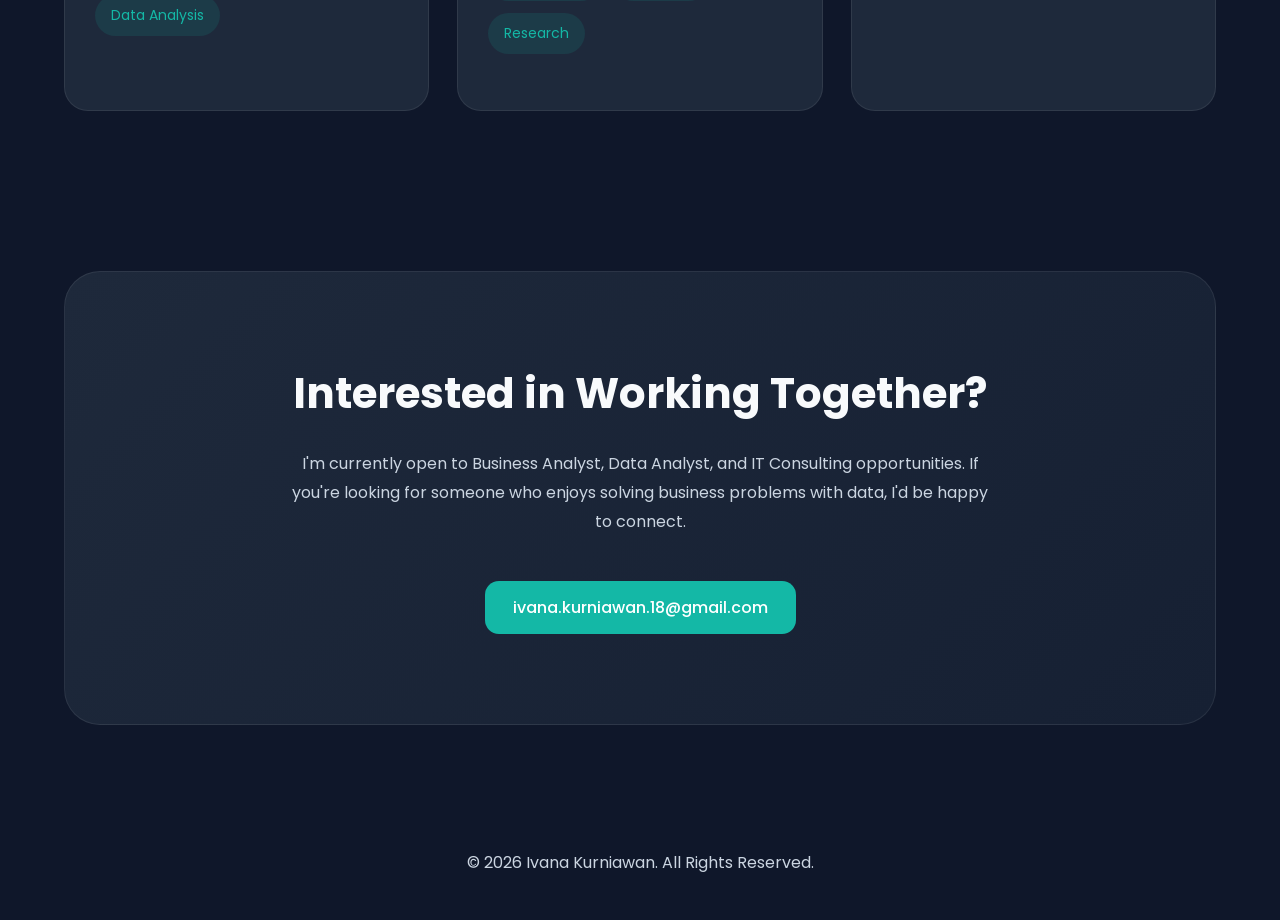
==== commit 5d4f6ead: "new 2 projects SaaS pricing and credit-portfolio" ====
--- a/index.html
+++ b/index.html
@@ -192,6 +192,64 @@
 
       <div class="projects-grid">
 
+        <a href="projects/SaaS-pricing.html" class="project-card">
+
+          <img src="assets/SaaS-pricing-max-price.svg" alt="SaaS Subscription Pricing Analysis">
+
+          <div class="project-content">
+
+            <h3>
+              SaaS Subscription Pricing Analysis
+            </h3>
+
+            <p>
+              Evaluated subscription pricing and promotions using contract data, price elasticity, and revenue
+              scenarios, identifying segment-specific pricing and promotion strategies.
+            </p>
+
+            <div class="tags">
+              <span>Pricing Strategy</span>
+              <span>Price Elasticity</span>
+              <span>Business Analytics</span>
+            </div>
+
+            <div class="project-link">
+              Explore Project →
+            </div>
+
+          </div>
+
+        </a>
+
+        <a href="projects/credit-portfolio.html" class="project-card">
+
+          <img src="assets/credit-portfolio-overall-risk.svg" alt="Credit Portfolio Risk Analysis">
+
+          <div class="project-content">
+
+            <h3>
+              Credit Portfolio Risk Analysis
+            </h3>
+
+            <p>
+              Analyzed 270,299 loan records using portfolio performance and risk indicators, identifying key risk
+              drivers and translating findings into recommendations for lending and risk monitoring.
+            </p>
+
+            <div class="tags">
+              <span>Credit Risk</span>
+              <span>Loan Analysis</span>
+              <span>Lending Strategy</span>
+            </div>
+
+            <div class="project-link">
+              Explore Project →
+            </div>
+
+          </div>
+
+        </a>
+
         <a href="projects/corporate-profitability.html" class="project-card">
 
           <img src="assets/corporate-profitability-issue-tree.png" alt="Corporate Profitability Analysis">
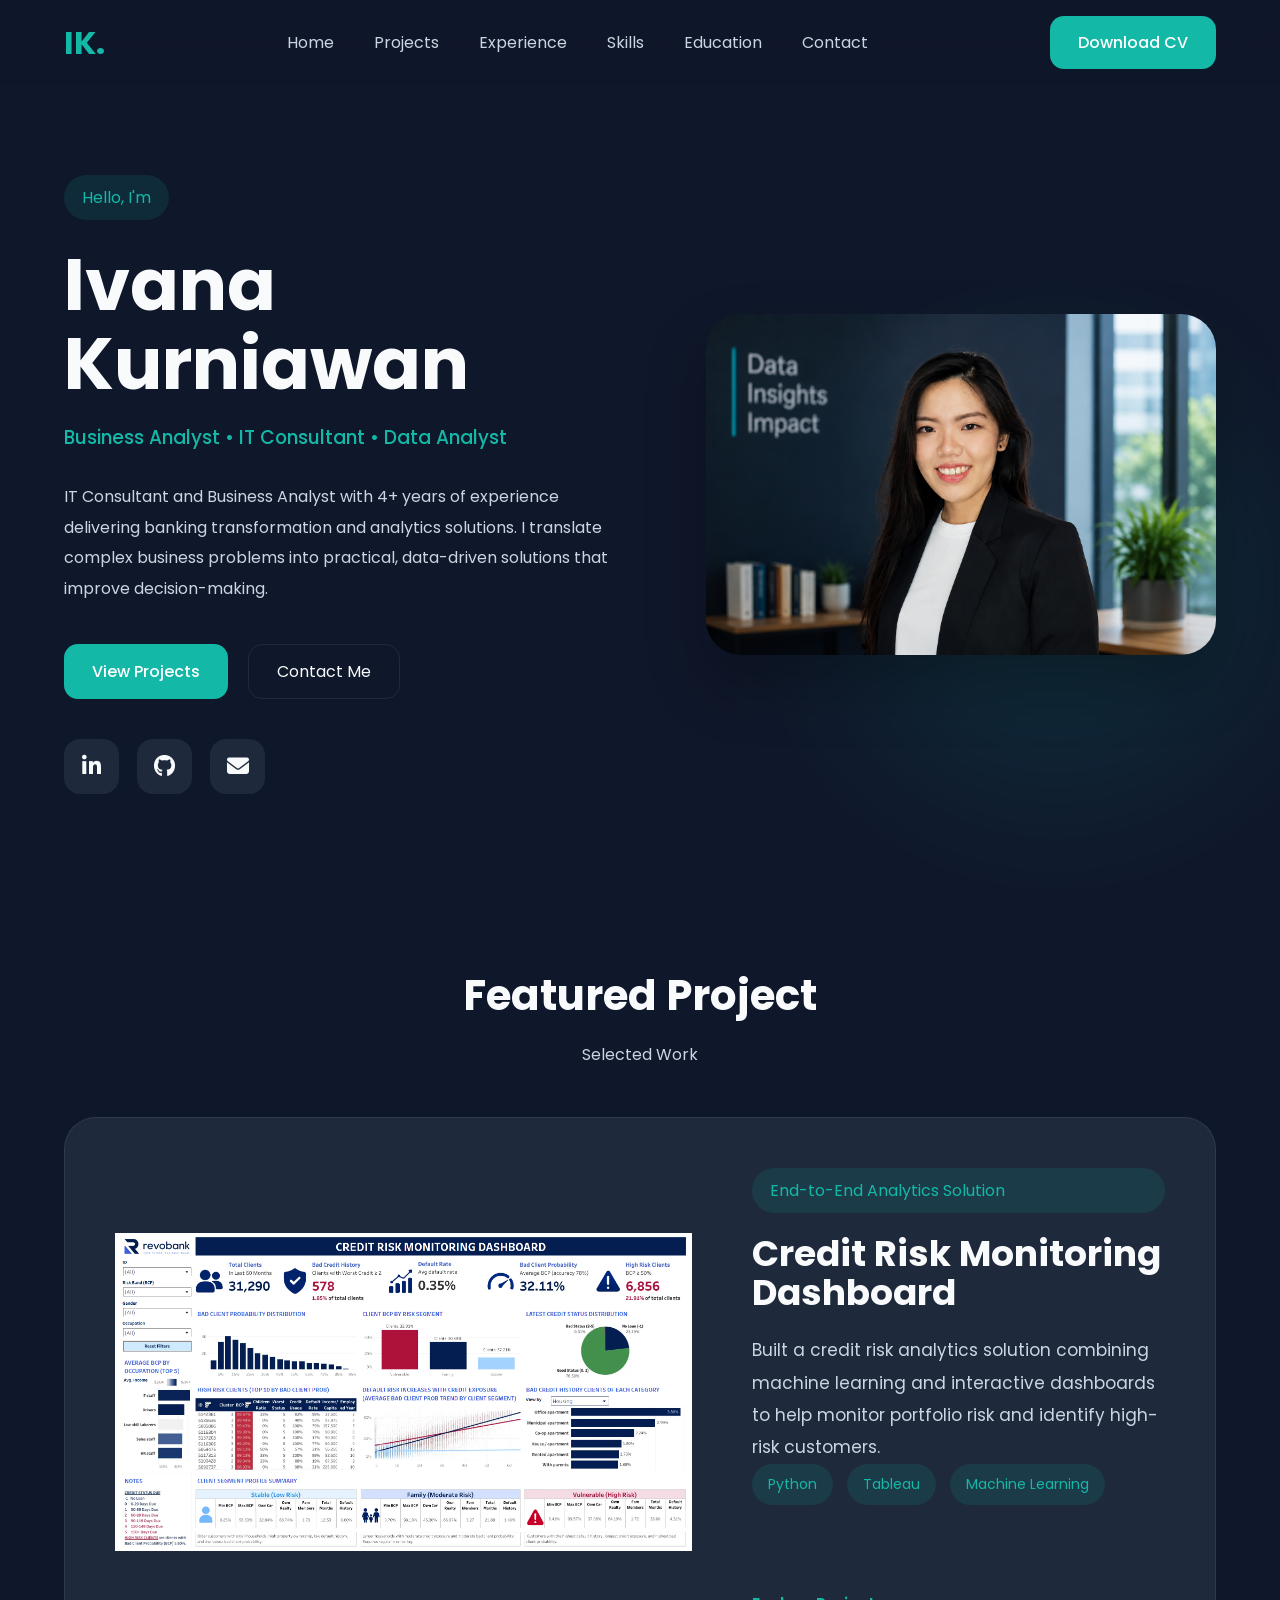
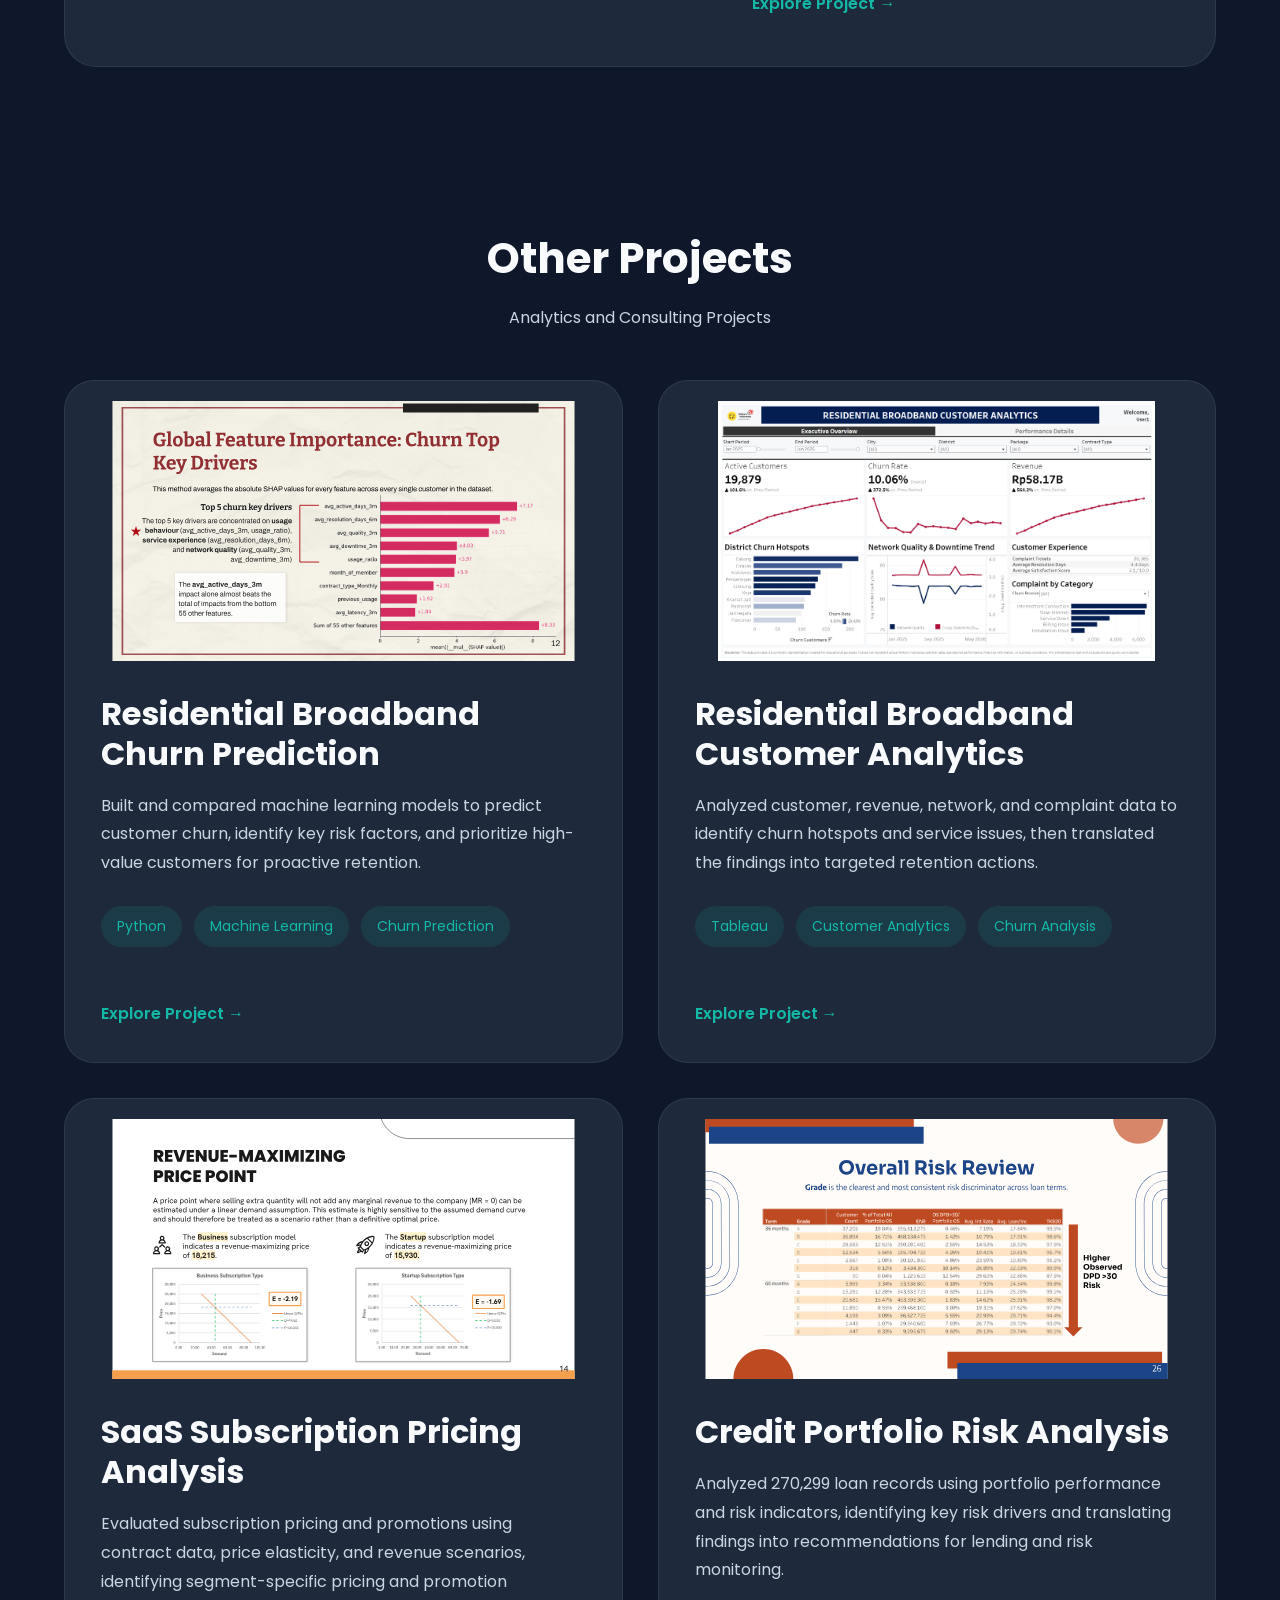
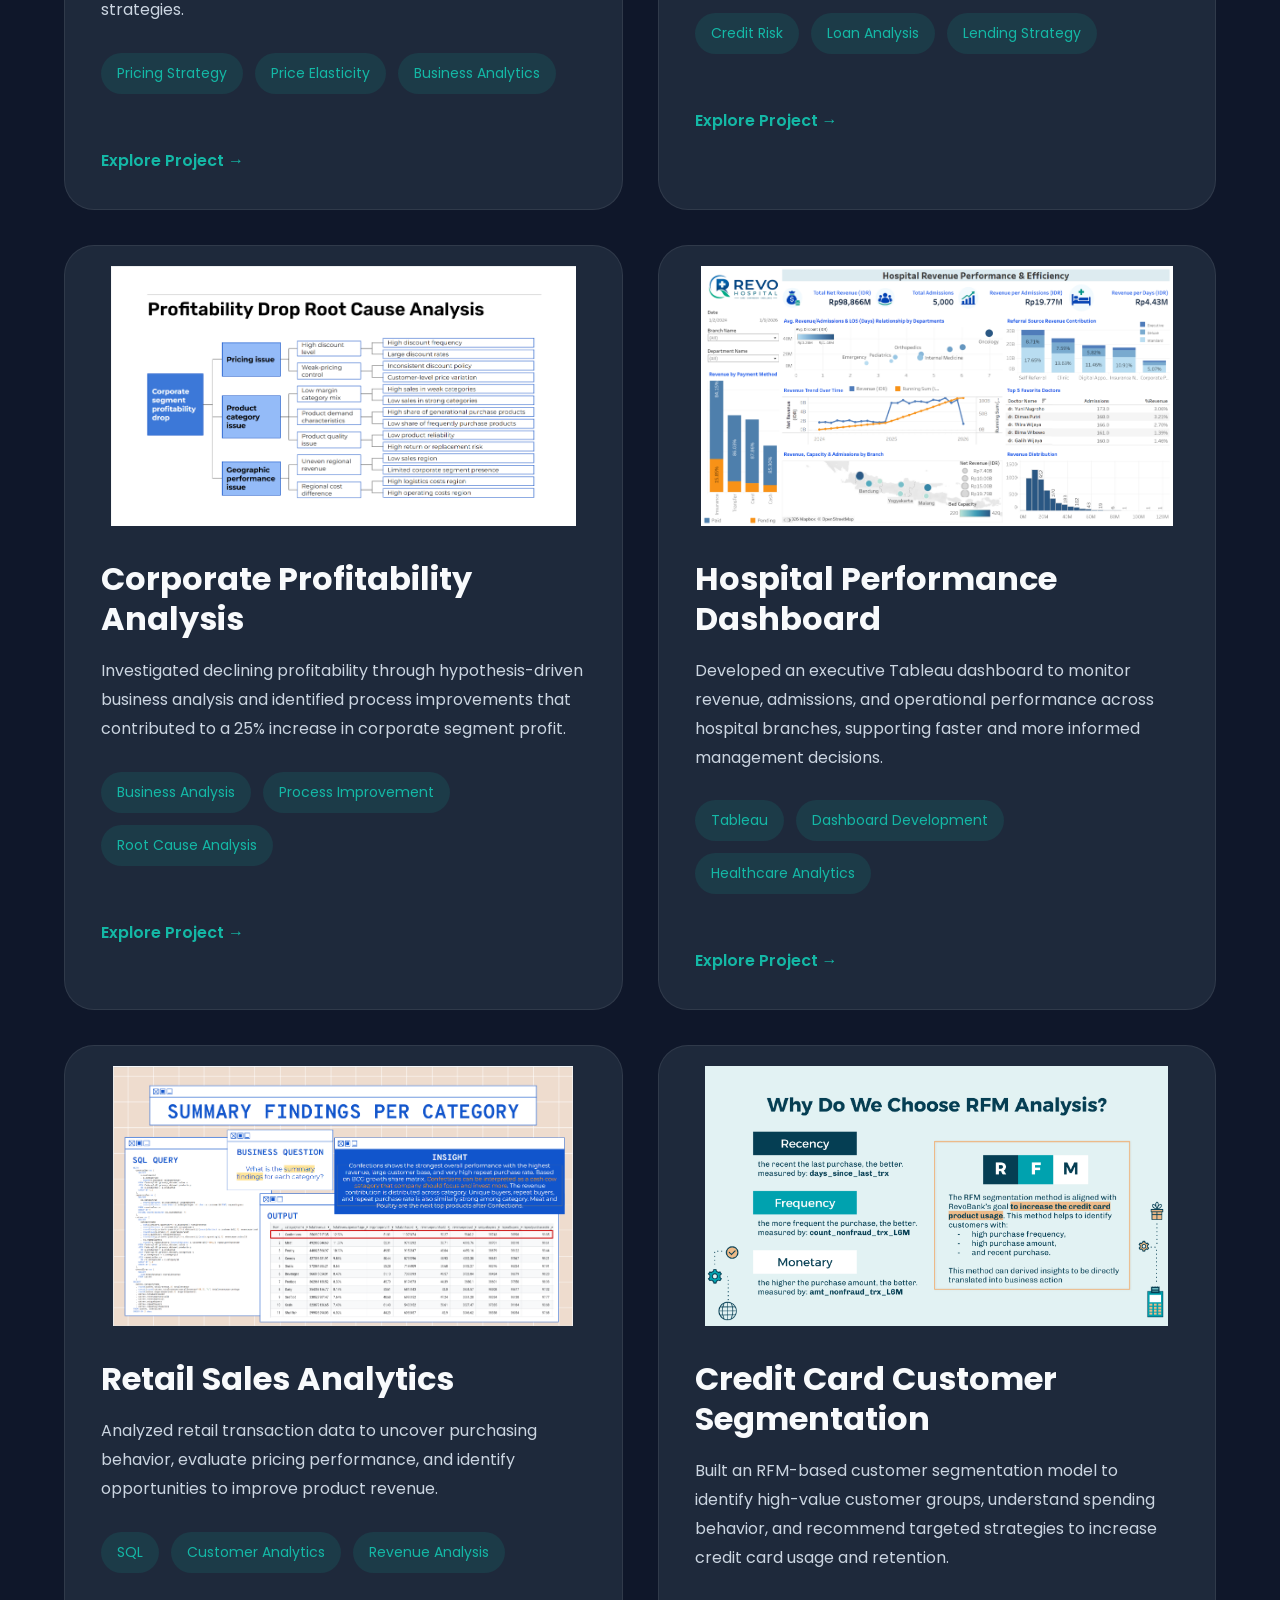
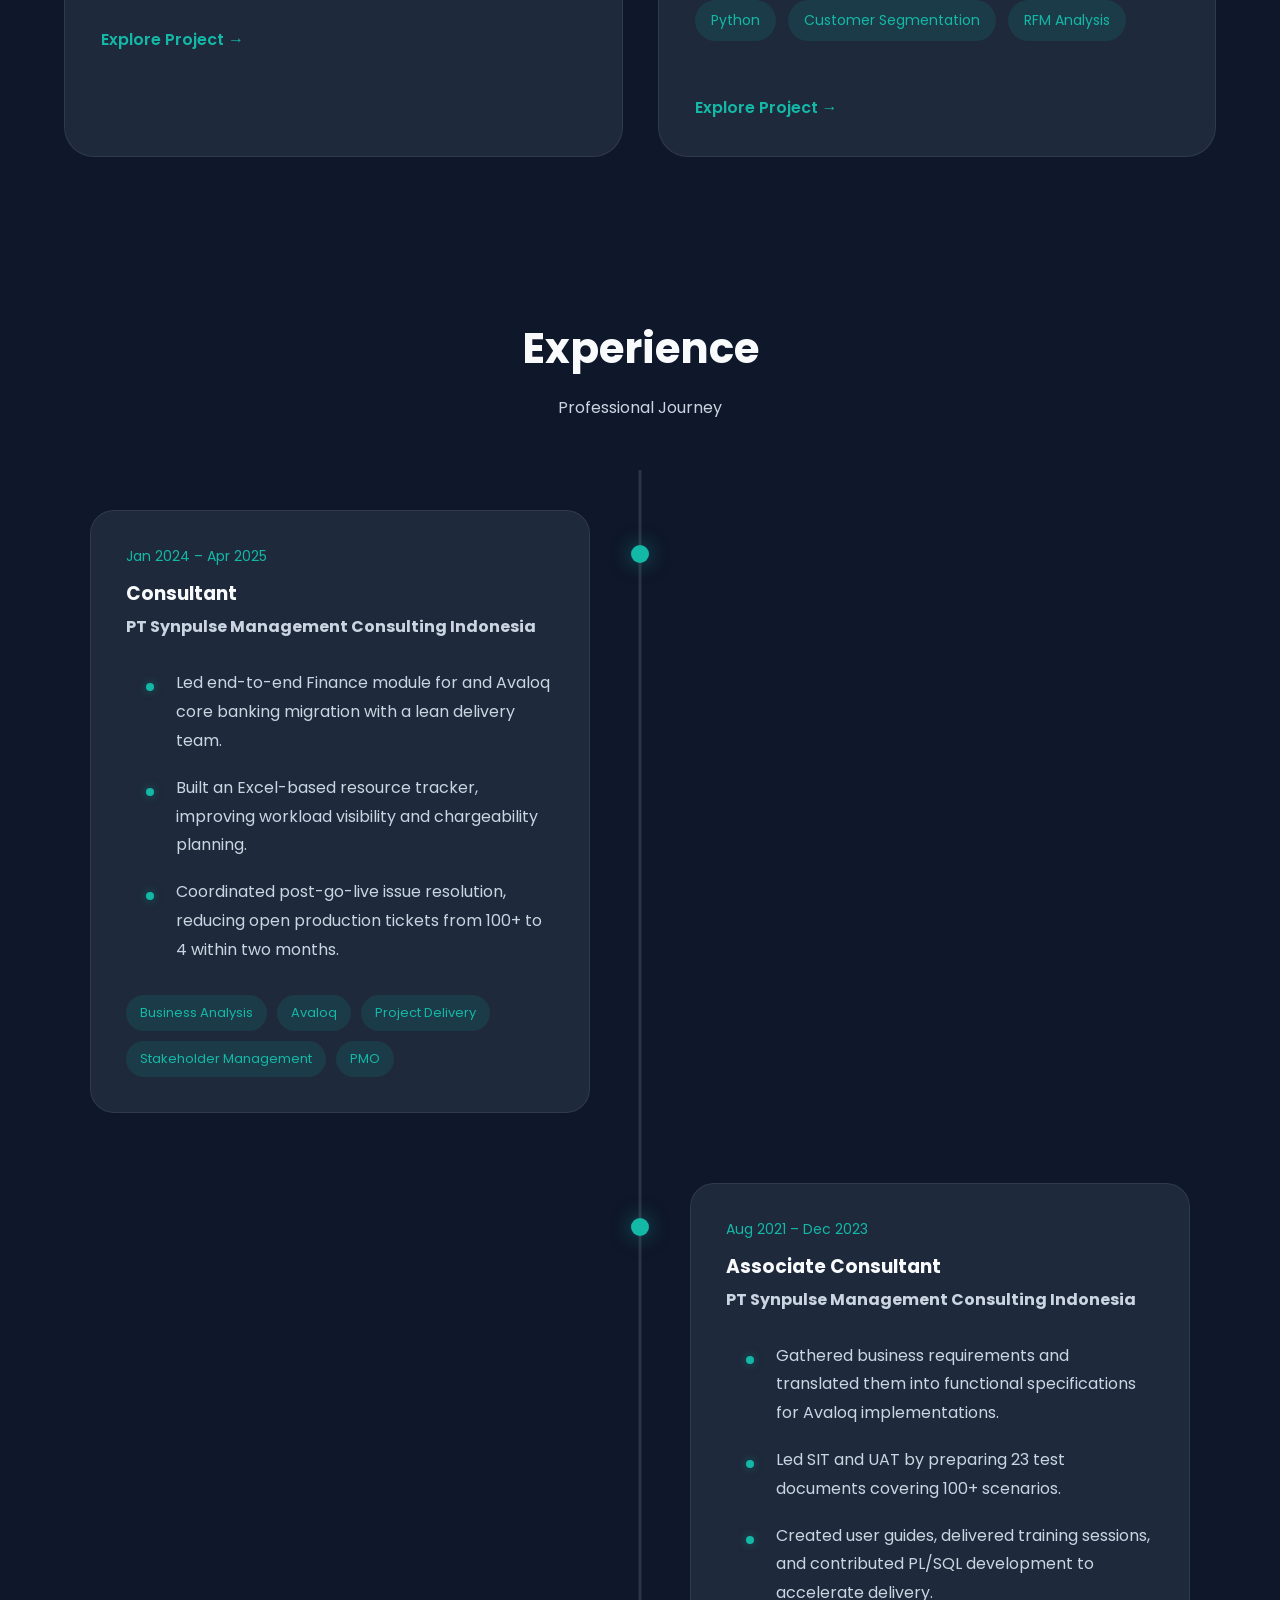
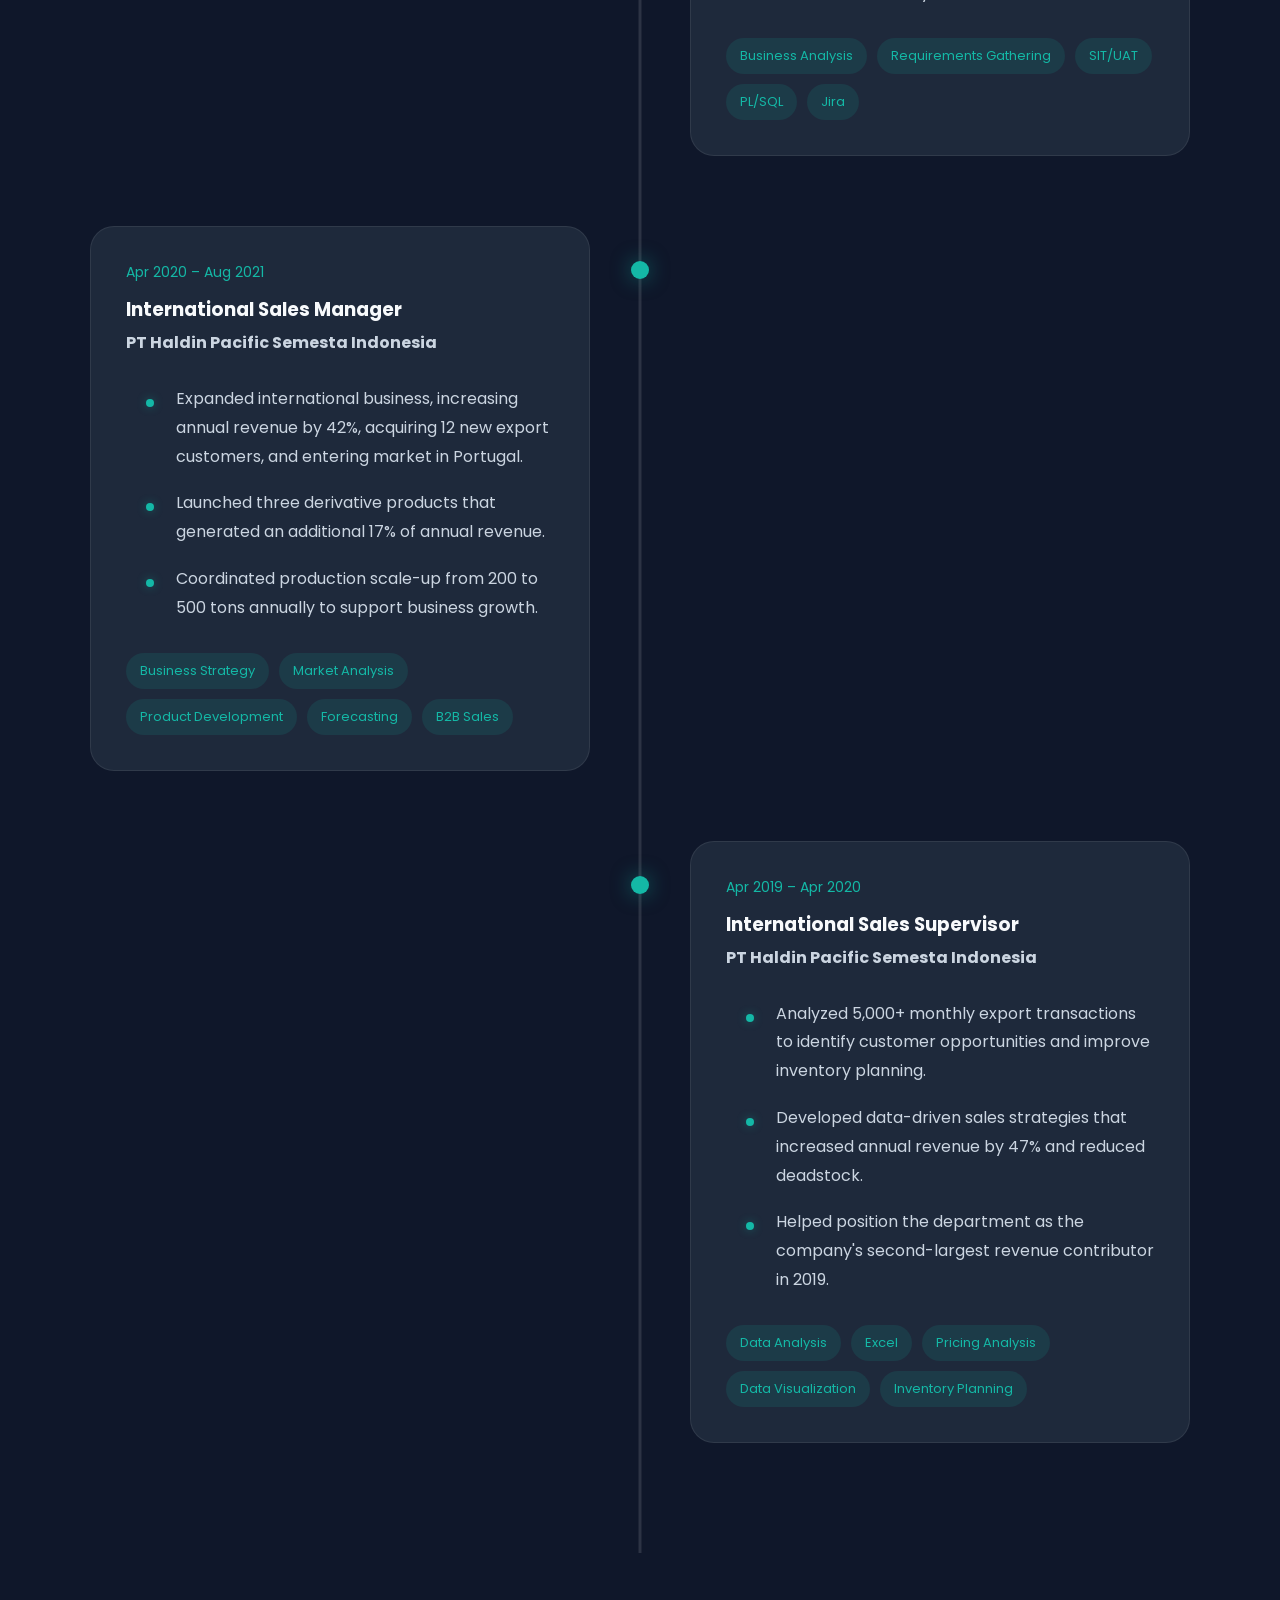
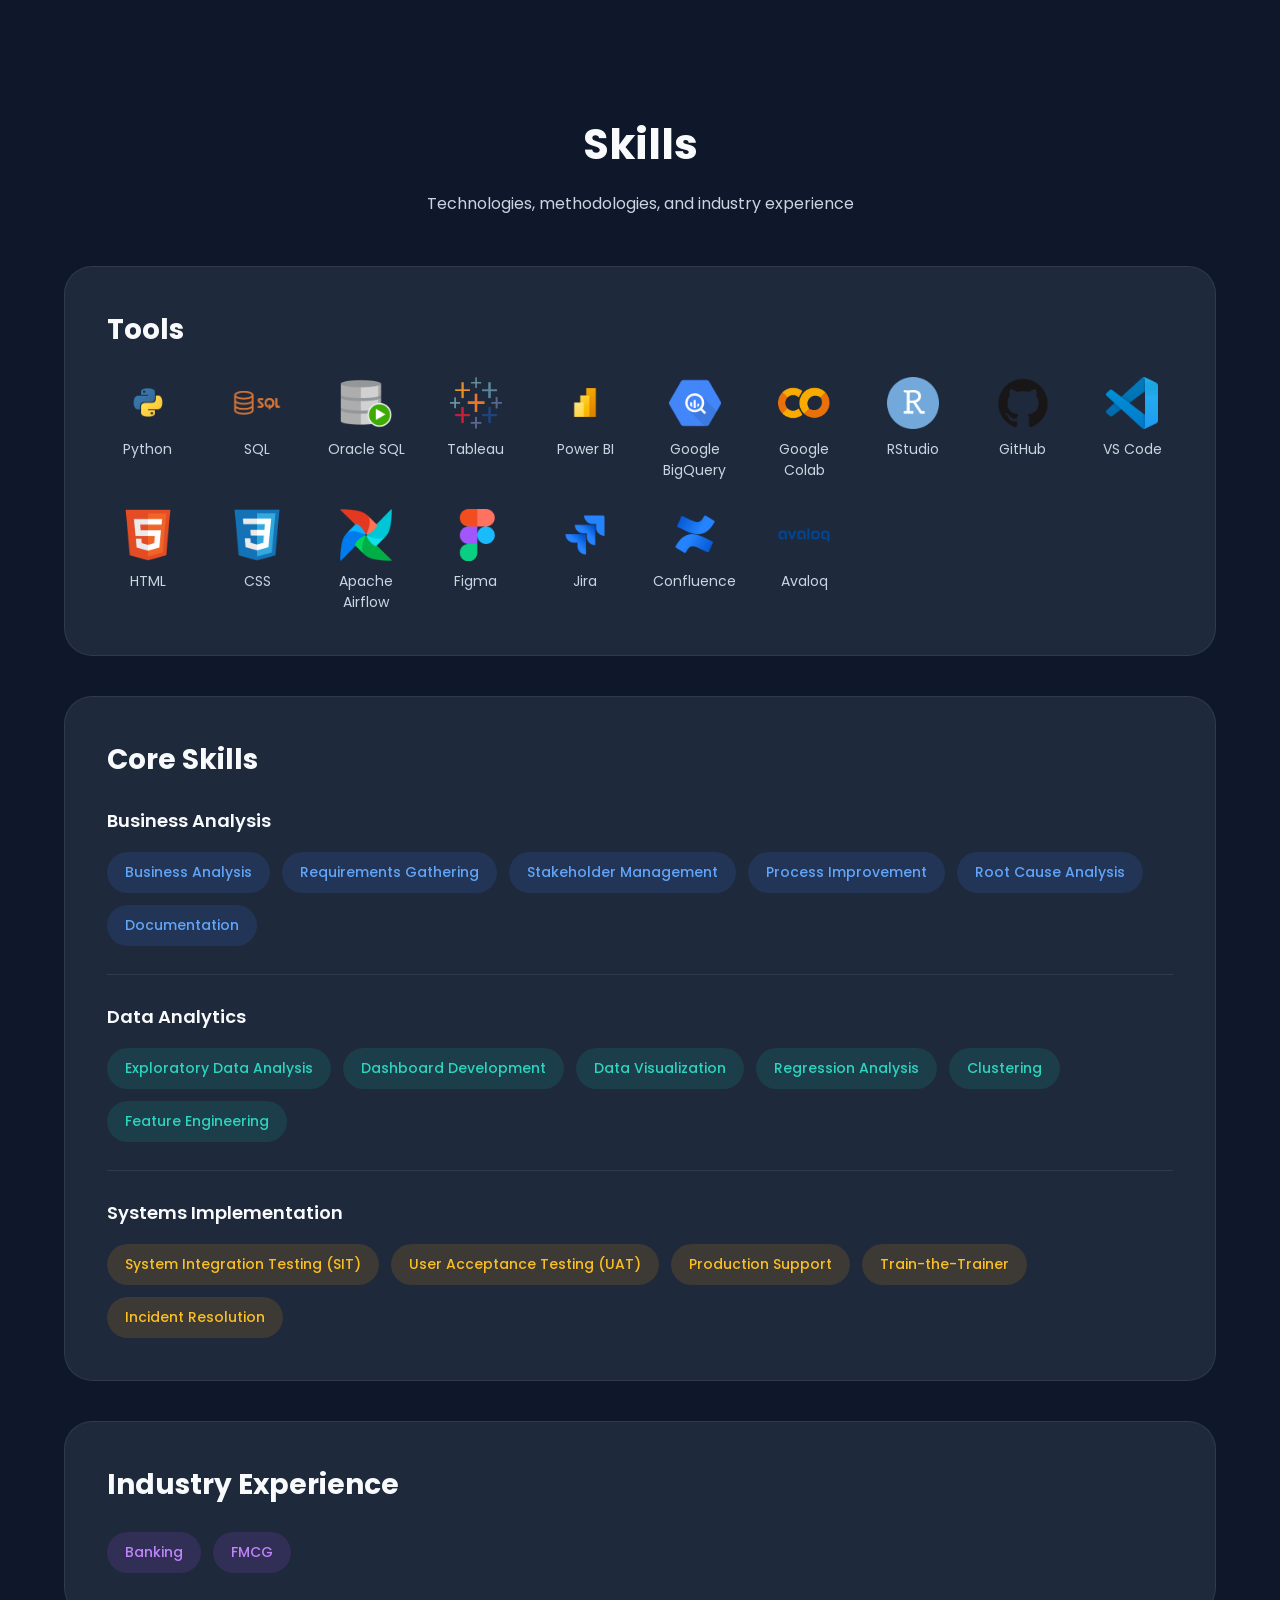
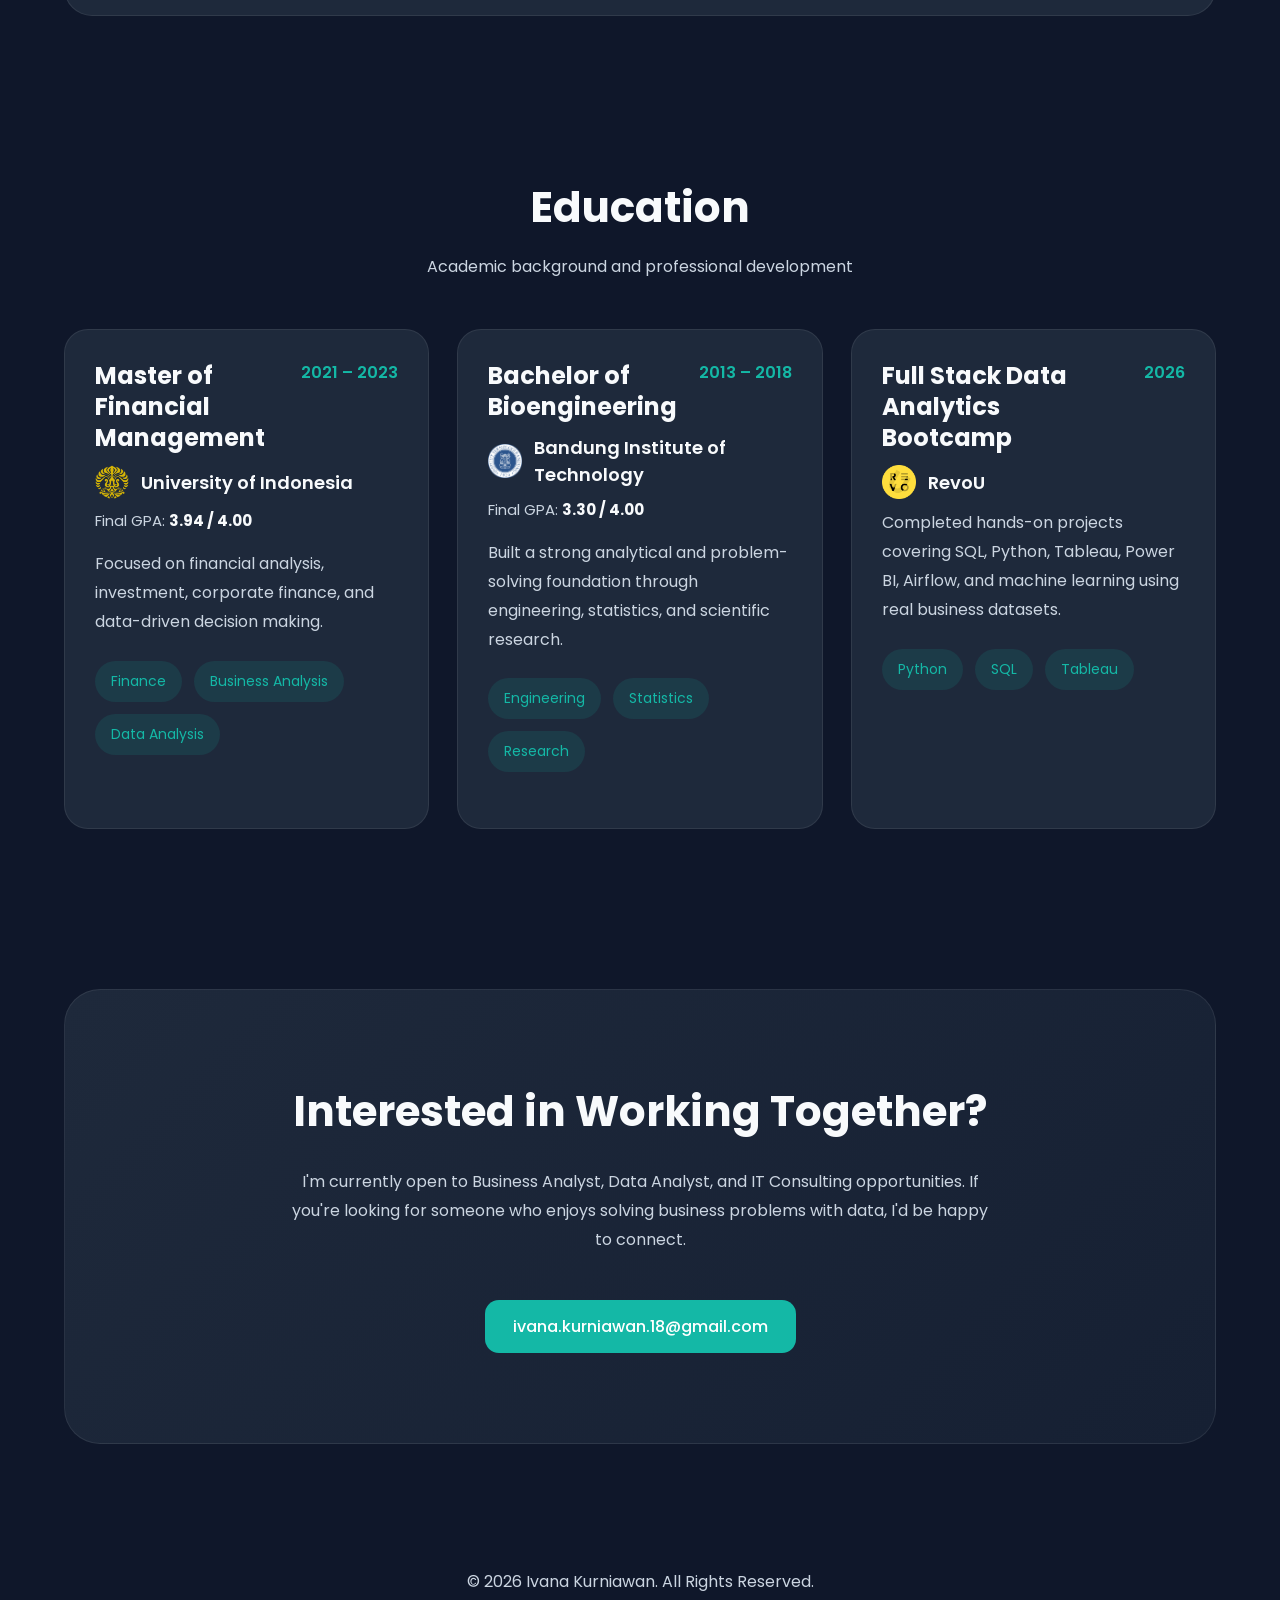
==== commit 924e1899: "Add Residential Broadband Projects" ====
--- a/index.html
+++ b/index.html
@@ -192,6 +192,62 @@
 
       <div class="projects-grid">
 
+        <a href="projects/churn-prediction.html" class="project-card">
+
+          <img src="assets/churn-predict-SHAP-feature.svg" alt="Residential Broadband Churn Prediction">
+
+          <div class="project-content">
+
+            <h3>
+              Residential Broadband Churn Prediction
+            </h3>
+
+            <p>
+              Built and compared machine learning models to predict customer churn, identify key risk factors, and prioritize high-value customers for proactive retention.
+            </p>
+
+            <div class="tags">
+              <span>Python</span>
+              <span>Machine Learning</span>
+              <span>Churn Prediction</span>
+            </div>
+
+            <div class="project-link">
+              Explore Project →
+            </div>
+
+          </div>
+
+        </a>
+
+        <a href="projects/churn-cust-analytics.html" class="project-card">
+
+          <img src="assets/Broadband-cust-analytics-dashboard.png" alt="Residential Broadband Customer Analytics">
+
+          <div class="project-content">
+
+            <h3>
+              Residential Broadband Customer Analytics
+            </h3>
+
+            <p>
+              Analyzed customer, revenue, network, and complaint data to identify churn hotspots and service issues, then translated the findings into targeted retention actions.
+            </p>
+
+            <div class="tags">
+              <span>Tableau</span>
+              <span>Customer Analytics</span>
+              <span>Churn Analysis</span>
+            </div>
+
+            <div class="project-link">
+              Explore Project →
+            </div>
+
+          </div>
+
+        </a>
+        
         <a href="projects/SaaS-pricing.html" class="project-card">
 
           <img src="assets/SaaS-pricing-max-price.svg" alt="SaaS Subscription Pricing Analysis">
--- a/style.css
+++ b/style.css
@@ -573,6 +573,16 @@
   font-weight: 500;
 }
 
+.project-meta {
+  display: flex;
+  flex-wrap: wrap;
+  align-items: center;
+  gap: 10px;
+  color: var(--text-secondary);
+  font-size: 14px;
+  margin-top: 4px;
+}
+
 .detail-section {
   margin-top: 70px;
 }
@@ -722,6 +732,31 @@
 
 .visual-card:hover .visual-overlay {
   opacity: 1;
+}
+
+/* === PROJECT DISCLAIMER === */
+
+.project-disclaimer {
+  width: 100%;
+  max-width: none;
+  margin-top: 36px;
+  padding-top: 28px;
+  border-top: 1px solid rgba(255, 255, 255, 0.12);
+  box-sizing: border-box;
+}
+
+.project-disclaimer h3 {
+  font-size: 16px;
+  margin-bottom: 10px;
+}
+
+.project-disclaimer p {
+  width: 100%;
+  max-width: none;
+  font-size: 14px;
+  line-height: 1.7;
+  color: var(--text-secondary);
+  margin: 0;
 }
 
 /* ===================== EXPERIENCE ===================== */
